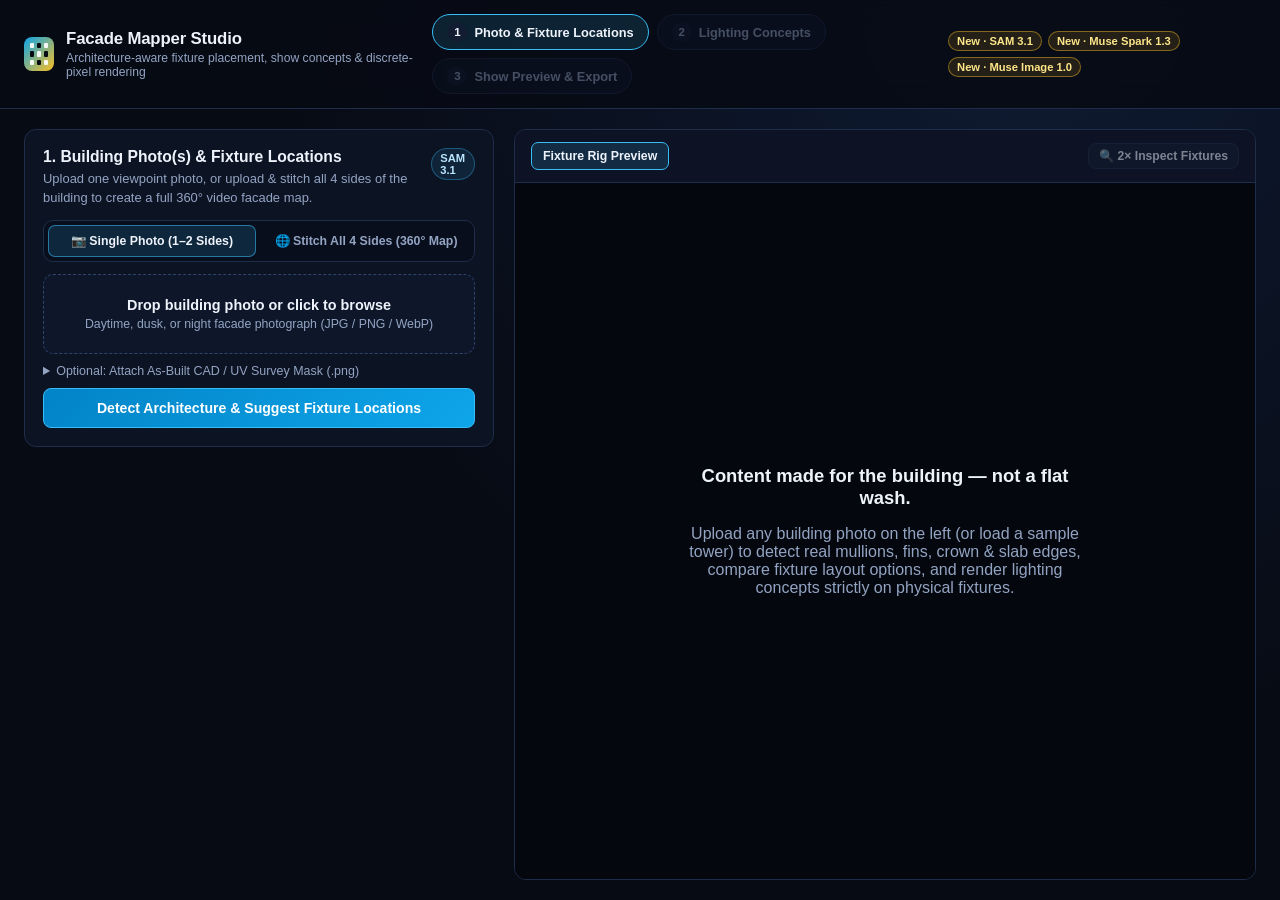
==== app/static/index.html @ b4bdf88b "feat: Facade Mapper Studio UI, session API, tests, docs Co-Authored-By: Claude Sonnet 5.5 <noreply@a" ====
<!DOCTYPE html>
<html lang="en">
<head>
  <meta charset="utf-8">
  <meta name="viewport" content="width=device-width, initial-scale=1.0">
  <title>Facade Mapper Studio — Architecture-Aware Fixture &amp; Show Design</title>
  <style>
    :root {
      --bg: #070b14;
      --panel: #0d1424;
      --panel-2: #121c32;
      --border: #1e2d4a;
      --border-hi: #38bdf8;
      --text: #eef3fb;
      --muted: #93a4c3;
      --accent: #38bdf8;
      --accent-2: #fbbf24;
      --ok: #34d399;
      --warn: #f59e0b;
      --danger: #f87171;
      --radius: 12px;
      --font: -apple-system, BlinkMacSystemFont, "Inter", "Segoe UI", Roboto, sans-serif;
    }
    * { box-sizing: border-box; }
    body {
      margin: 0;
      background: radial-gradient(circle at 80% 0%, #0f1b33 0%, var(--bg) 55%);
      color: var(--text);
      font-family: var(--font);
      min-height: 100vh;
      display: flex;
      flex-direction: column;
    }
    header.topbar {
      display: flex;
      align-items: center;
      justify-content: space-between;
      gap: 16px;
      padding: 14px 24px;
      border-bottom: 1px solid var(--border);
      background: rgba(7, 11, 20, 0.88);
      backdrop-filter: blur(12px);
      position: sticky;
      top: 0;
      z-index: 30;
    }
    .brand {
      display: flex;
      align-items: center;
      gap: 12px;
    }
    .brand-mark {
      width: 34px;
      height: 34px;
      border-radius: 8px;
      background: linear-gradient(135deg, #0ea5e9 0%, #fbbf24 100%);
      display: grid;
      grid-template-columns: repeat(3, 1fr);
      gap: 3px;
      padding: 6px;
    }
    .brand-mark span {
      background: #070b14;
      border-radius: 1px;
    }
    .brand-mark span:nth-child(odd) {
      background: rgba(255, 255, 255, 0.92);
    }
    .brand h1 {
      font-size: 1.05rem;
      font-weight: 700;
      margin: 0;
      letter-spacing: -0.01em;
    }
    .brand p {
      margin: 2px 0 0;
      font-size: 0.76rem;
      color: var(--muted);
    }
    nav.stepper ol {
      list-style: none;
      display: flex;
      gap: 8px;
      margin: 0;
      padding: 0;
      flex-wrap: wrap;
    }
    .step-pill {
      background: var(--panel);
      color: var(--muted);
      border: 1px solid var(--border);
      border-radius: 999px;
      padding: 7px 14px;
      font-size: 0.8rem;
      font-weight: 600;
      cursor: pointer;
      display: flex;
      align-items: center;
      gap: 7px;
      transition: border-color 0.15s, color 0.15s, background 0.15s;
    }
    .step-pill[disabled] {
      opacity: 0.45;
      cursor: not-allowed;
    }
    .step-pill.active {
      color: var(--text);
      border-color: var(--accent);
      background: rgba(56, 189, 248, 0.13);
    }
    .step-pill.done .num {
      background: var(--ok);
      color: #04130d;
    }
    .step-pill .num {
      width: 20px;
      height: 20px;
      border-radius: 50%;
      background: var(--panel-2);
      display: inline-flex;
      align-items: center;
      justify-content: center;
      font-size: 0.72rem;
    }
    .model-badges {
      display: flex;
      gap: 6px;
      flex-wrap: wrap;
    }
    .badge {
      display: inline-flex;
      align-items: center;
      gap: 5px;
      font-size: 0.7rem;
      font-weight: 600;
      padding: 3px 8px;
      border-radius: 999px;
      border: 1px solid rgba(56, 189, 248, 0.35);
      background: rgba(56, 189, 248, 0.1);
      color: #bae6fd;
    }
    .badge.new {
      border-color: rgba(251, 191, 36, 0.45);
      background: rgba(251, 191, 36, 0.12);
      color: #fde68a;
    }
    main.workspace {
      flex: 1;
      display: grid;
      grid-template-columns: minmax(380px, 470px) 1fr;
      gap: 20px;
      padding: 20px 24px;
      max-width: 1680px;
      width: 100%;
      margin: 0 auto;
    }
    @media (max-width: 1024px) {
      main.workspace {
        grid-template-columns: 1fr;
      }
    }
    aside.controls {
      display: flex;
      flex-direction: column;
      gap: 16px;
    }
    .card {
      background: rgba(13, 20, 36, 0.92);
      border: 1px solid var(--border);
      border-radius: var(--radius);
      padding: 18px;
    }
    .card-head {
      display: flex;
      align-items: flex-start;
      justify-content: space-between;
      gap: 10px;
      margin-bottom: 12px;
    }
    .card h2 {
      margin: 0;
      font-size: 0.98rem;
      font-weight: 700;
    }
    .card h3 {
      margin: 14px 0 8px;
      font-size: 0.84rem;
      color: var(--muted);
      text-transform: uppercase;
      letter-spacing: 0.04em;
    }
    .sub {
      margin: 4px 0 0;
      font-size: 0.81rem;
      color: var(--muted);
      line-height: 1.45;
    }
    .dropzone {
      border: 1.5px dashed #2d446e;
      border-radius: 10px;
      padding: 22px 16px;
      text-align: center;
      background: rgba(18, 28, 50, 0.55);
      cursor: pointer;
      transition: border-color 0.15s, background 0.15s;
      display: block;
    }
    .dropzone:hover, .dropzone.dragover {
      border-color: var(--accent);
      background: rgba(56, 189, 248, 0.08);
    }
    .dropzone input {
      display: none;
    }
    .drop-title {
      font-weight: 600;
      font-size: 0.9rem;
      margin-bottom: 4px;
    }
    .drop-hint {
      font-size: 0.77rem;
      color: var(--muted);
    }
    .preset-row {
      display: flex;
      flex-wrap: wrap;
      gap: 8px;
      margin-top: 12px;
    }
    .btn {
      appearance: none;
      border: 1px solid var(--border);
      background: var(--panel-2);
      color: var(--text);
      font-family: inherit;
      font-size: 0.83rem;
      font-weight: 600;
      padding: 9px 14px;
      border-radius: 8px;
      cursor: pointer;
      display: inline-flex;
      align-items: center;
      justify-content: center;
      gap: 8px;
      transition: transform 0.08s, border-color 0.15s, background 0.15s;
      text-decoration: none;
    }
    .btn:hover:not([disabled]) {
      border-color: #4b679b;
      background: #182642;
    }
    .btn[disabled] {
      opacity: 0.5;
      cursor: not-allowed;
    }
    .btn-primary {
      width: 100%;
      background: linear-gradient(135deg, #0284c7 0%, #0ea5e9 100%);
      border-color: #38bdf8;
      color: #fff;
      padding: 11px 16px;
      font-size: 0.88rem;
      margin-top: 12px;
    }
    .btn-primary:hover:not([disabled]) {
      background: linear-gradient(135deg, #0369a1 0%, #0284c7 100%);
      border-color: #7dd3fc;
    }
    .btn-amber {
      background: rgba(245, 158, 11, 0.18);
      border-color: #f59e0b;
      color: #fde68a;
    }
    .option-list {
      display: flex;
      flex-direction: column;
      gap: 10px;
    }
    .opt-card {
      text-align: left;
      width: 100%;
      background: var(--panel-2);
      border: 1.5px solid var(--border);
      border-radius: 10px;
      padding: 11px;
      color: var(--text);
      cursor: pointer;
      display: grid;
      grid-template-columns: 68px 1fr;
      gap: 12px;
      align-items: center;
      transition: border-color 0.15s, background 0.15s;
    }
    .opt-card:hover {
      border-color: #3b598f;
    }
    .opt-card.selected {
      border-color: var(--accent);
      background: rgba(56, 189, 248, 0.1);
      box-shadow: 0 0 0 1px rgba(56, 189, 248, 0.25);
    }
    .opt-thumb {
      width: 68px;
      height: 86px;
      object-fit: cover;
      border-radius: 6px;
      border: 1px solid var(--border);
      background: #050811;
    }
    .opt-title-row {
      display: flex;
      align-items: center;
      gap: 6px;
      flex-wrap: wrap;
      margin-bottom: 3px;
    }
    .opt-title {
      font-weight: 700;
      font-size: 0.86rem;
    }
    .opt-sub {
      font-size: 0.76rem;
      color: var(--muted);
      line-height: 1.35;
      margin-bottom: 6px;
    }
    .opt-meta {
      display: flex;
      flex-wrap: wrap;
      gap: 8px;
      font-size: 0.72rem;
      color: #bae6fd;
    }
    .swatches {
      display: inline-flex;
      gap: 4px;
      align-items: center;
    }
    .swatch {
      width: 13px;
      height: 13px;
      border-radius: 50%;
      border: 1px solid rgba(255, 255, 255, 0.35);
    }
    .zone-chips {
      display: flex;
      flex-wrap: wrap;
      gap: 6px;
    }
    .zone-chip {
      display: inline-flex;
      align-items: center;
      gap: 5px;
      font-size: 0.74rem;
      padding: 4px 9px;
      border-radius: 999px;
      background: var(--panel-2);
      border: 1px solid var(--border);
      cursor: pointer;
      user-select: none;
    }
    .zone-chip input {
      accent-color: var(--accent);
      margin: 0;
    }
    textarea, select, input[type="number"] {
      width: 100%;
      background: #080e1c;
      color: var(--text);
      border: 1px solid var(--border);
      border-radius: 8px;
      padding: 9px 11px;
      font-family: inherit;
      font-size: 0.83rem;
    }
    textarea {
      min-height: 74px;
      resize: vertical;
    }
    .form-row {
      display: grid;
      grid-template-columns: 1fr 1fr;
      gap: 10px;
      margin-top: 10px;
    }
    label.field-label {
      display: block;
      font-size: 0.76rem;
      color: var(--muted);
      margin-bottom: 4px;
    }
    section.stage {
      background: rgba(10, 16, 30, 0.9);
      border: 1px solid var(--border);
      border-radius: var(--radius);
      display: flex;
      flex-direction: column;
      overflow: hidden;
      min-height: 680px;
    }
    .stage-bar {
      display: flex;
      align-items: center;
      justify-content: space-between;
      gap: 12px;
      padding: 12px 16px;
      border-bottom: 1px solid var(--border);
      background: rgba(13, 20, 36, 0.95);
      flex-wrap: wrap;
    }
    .view-tabs {
      display: flex;
      gap: 6px;
      flex-wrap: wrap;
    }
    .tab-btn {
      background: transparent;
      border: 1px solid var(--border);
      color: var(--muted);
      padding: 6px 11px;
      border-radius: 7px;
      font-size: 0.77rem;
      font-weight: 600;
      cursor: pointer;
    }
    .tab-btn.active {
      background: rgba(56, 189, 248, 0.15);
      border-color: var(--accent);
      color: var(--text);
    }
    .stage-canvas {
      flex: 1;
      display: flex;
      align-items: center;
      justify-content: center;
      padding: 18px;
      position: relative;
      background: #04070e;
      overflow: auto;
    }
    .stage-canvas figure {
      margin: 0;
      display: flex;
      flex-direction: column;
      align-items: center;
      max-width: 100%;
    }
    .media-frame {
      max-width: 100%;
      max-height: 72vh;
      border-radius: 8px;
      border: 1px solid #1b2945;
      box-shadow: 0 20px 50px rgba(0, 0, 0, 0.65);
      transition: transform 0.2s ease;
      transform-origin: center center;
    }
    .media-frame.zoomed {
      max-height: none;
      max-width: none;
      width: 1150px;
      cursor: zoom-out;
    }
    figcaption.stage-cap {
      margin-top: 10px;
      font-size: 0.79rem;
      color: var(--muted);
      text-align: center;
    }
    .empty-stage {
      text-align: center;
      max-width: 440px;
      color: var(--muted);
      padding: 40px 20px;
    }
    .empty-stage h2 {
      color: var(--text);
      font-size: 1.15rem;
      margin-bottom: 8px;
    }
    .timeline-box {
      border-top: 1px solid var(--border);
      padding: 14px 18px;
      background: rgba(13, 20, 36, 0.95);
    }
    .step-row {
      display: grid;
      grid-template-columns: 74px 96px 1fr;
      gap: 10px;
      align-items: center;
      font-size: 0.78rem;
      padding: 6px 0;
      border-bottom: 1px solid rgba(30, 45, 74, 0.55);
    }
    .step-row:last-child { border-bottom: none; }
    .audit-box {
      border-radius: 9px;
      padding: 12px 14px;
      margin-top: 10px;
      font-size: 0.8rem;
      line-height: 1.45;
    }
    .audit-box.pass {
      background: rgba(52, 211, 153, 0.1);
      border: 1px solid rgba(52, 211, 153, 0.4);
      color: #d1fae5;
    }
    .audit-box.fail {
      background: rgba(245, 158, 11, 0.12);
      border: 1px solid rgba(245, 158, 11, 0.45);
      color: #fef3c7;
    }
    .status-toast {
      display: none;
      align-items: center;
      gap: 10px;
      padding: 10px 14px;
      border-radius: 8px;
      background: rgba(14, 165, 233, 0.14);
      border: 1px solid rgba(56, 189, 248, 0.4);
      font-size: 0.81rem;
      color: #e0f2fe;
    }
    .status-toast.visible { display: flex; }
    .spinner {
      width: 15px;
      height: 15px;
      border: 2px solid rgba(255, 255, 255, 0.25);
      border-top-color: var(--accent);
      border-radius: 50%;
      animation: spin 0.75s linear infinite;
      flex-shrink: 0;
    }
    @keyframes spin { to { transform: rotate(360deg); } }
    .hidden { display: none !important; }
    details.adv {
      margin-top: 10px;
      font-size: 0.78rem;
      color: var(--muted);
    }
    details.adv summary {
      cursor: pointer;
      user-select: none;
    }
    .export-row {
      display: flex;
      flex-wrap: wrap;
      gap: 8px;
      margin-top: 12px;
    }
    .mode-switch {
      display: grid;
      grid-template-columns: 1fr 1fr;
      gap: 6px;
      padding: 4px;
      border-radius: 10px;
      background: #080e1c;
      border: 1px solid var(--border);
      margin-bottom: 12px;
    }
    .mode-btn {
      appearance: none;
      border: 1px solid transparent;
      background: transparent;
      color: var(--muted);
      font-family: inherit;
      font-size: 0.77rem;
      font-weight: 600;
      padding: 8px 10px;
      border-radius: 7px;
      cursor: pointer;
      transition: background 0.15s, color 0.15s, border-color 0.15s;
    }
    .mode-btn.active {
      background: rgba(56, 189, 248, 0.15);
      border-color: rgba(56, 189, 248, 0.55);
      color: var(--text);
    }
    .side-grid {
      display: grid;
      grid-template-columns: 1fr 1fr;
      gap: 8px;
      margin-top: 10px;
      margin-bottom: 12px;
    }
    .side-slot {
      position: relative;
      border: 1.5px dashed #2d446e;
      border-radius: 9px;
      background: rgba(18, 28, 50, 0.52);
      padding: 8px;
      display: flex;
      flex-direction: column;
      gap: 6px;
      transition: border-color 0.15s, background 0.15s;
    }
    .side-slot.filled {
      border-style: solid;
      border-color: rgba(52, 211, 153, 0.55);
      background: rgba(14, 29, 38, 0.65);
    }
    .side-slot.dragover {
      border-color: var(--accent);
      background: rgba(56, 189, 248, 0.12);
    }
    .side-head {
      display: flex;
      justify-content: space-between;
      align-items: center;
      font-size: 0.71rem;
      font-weight: 700;
      color: #bae6fd;
      letter-spacing: 0.02em;
    }
    .side-pick {
      cursor: pointer;
      display: flex;
      flex-direction: column;
      align-items: center;
      justify-content: center;
      min-height: 86px;
      border-radius: 6px;
      background: rgba(7, 11, 20, 0.55);
      overflow: hidden;
      text-align: center;
      padding: 6px;
    }
    .side-pick input { display: none; }
    .side-thumb {
      width: 100%;
      height: 82px;
      object-fit: cover;
      border-radius: 5px;
      display: block;
    }
    .side-name {
      font-size: 0.7rem;
      color: var(--muted);
      white-space: nowrap;
      overflow: hidden;
      text-overflow: ellipsis;
      max-width: 100%;
    }
    .side-swap-bar {
      display: flex;
      justify-content: space-between;
      align-items: center;
      gap: 4px;
    }
    .mini-btn {
      appearance: none;
      border: 1px solid var(--border);
      background: var(--panel);
      color: var(--muted);
      font-size: 0.68rem;
      padding: 2px 6px;
      border-radius: 5px;
      cursor: pointer;
    }
    .mini-btn:hover { color: var(--text); border-color: #4b679b; }
  </style>
</head>
<body>
  <header class="topbar">
    <div class="brand">
      <div class="brand-mark" aria-hidden="true">
        <span></span><span></span><span></span>
        <span></span><span></span><span></span>
        <span></span><span></span><span></span>
      </div>
      <div>
        <h1>Facade Mapper Studio</h1>
        <p>Architecture-aware fixture placement, show concepts &amp; discrete-pixel rendering</p>
      </div>
    </div>

    <nav class="stepper" aria-label="Workflow steps">
      <ol>
        <li>
          <button type="button" class="step-pill active" id="nav-step-1" data-step="1">
            <span class="num">1</span> Photo &amp; Fixture Locations
          </button>
        </li>
        <li>
          <button type="button" class="step-pill" id="nav-step-2" data-step="2" disabled>
            <span class="num">2</span> Lighting Concepts
          </button>
        </li>
        <li>
          <button type="button" class="step-pill" id="nav-step-3" data-step="3" disabled>
            <span class="num">3</span> Show Preview &amp; Export
          </button>
        </li>
      </ol>
    </nav>

    <div class="model-badges" aria-label="Active Meta AI models">
      <span class="badge new">New · SAM 3.1</span>
      <span class="badge new">New · Muse Spark 1.3</span>
      <span class="badge new">New · Muse Image 1.0</span>
    </div>
  </header>

  <main class="workspace">
    <aside class="controls">
      <div id="status-banner" class="status-toast" role="status" aria-live="polite">
        <span class="spinner" aria-hidden="true"></span>
        <span id="status-text">Working…</span>
      </div>

      <!-- STEP 1 PANEL -->
      <section class="card" id="panel-step-1" aria-labelledby="h-step-1">
        <div class="card-head">
          <div>
            <h2 id="h-step-1">1. Building Photo(s) &amp; Fixture Locations</h2>
            <p class="sub" id="step1-sub">Upload one viewpoint photo, or upload &amp; stitch all 4 sides of the building to create a full 360° video facade map.</p>
          </div>
          <span class="badge">SAM 3.1</span>
        </div>

        <div class="mode-switch" role="group" aria-label="Capture mode">
          <button type="button" class="mode-btn active" id="mode-single-btn">📷 Single Photo (1–2 Sides)</button>
          <button type="button" class="mode-btn" id="mode-stitch-btn">🌐 Stitch All 4 Sides (360° Map)</button>
        </div>

        <!-- SINGLE PHOTO UPLOADER -->
        <div id="single-upload-pane">
          <label class="dropzone" id="photo-drop">
            <input type="file" id="photo-input" accept="image/*">
            <div class="drop-title" id="drop-title">Drop building photo or click to browse</div>
            <div class="drop-hint">Daytime, dusk, or night facade photograph (JPG / PNG / WebP)</div>
          </label>

          <details class="adv">
            <summary>Optional: Attach As-Built CAD / UV Survey Mask (.png)</summary>
            <div style="margin-top:8px;">
              <input type="file" id="survey-input" accept="image/png,image/*">
            </div>
          </details>

          <div id="preset-container" class="preset-row hidden"></div>
        </div>

        <!-- 4-SIDE STITCH UPLOADER -->
        <div id="stitch-upload-pane" class="hidden">
          <label class="dropzone" id="batch-4-drop" style="padding:14px 12px;">
            <input type="file" id="batch-4-input" accept="image/*" multiple>
            <div class="drop-title" style="font-size:0.83rem;">📁 Select or Drop All 4 Building Sides at Once</div>
            <div class="drop-hint">Or click each elevation slot below in wrap order (North → East → South → West)</div>
          </label>

          <div class="side-grid" id="side-grid">
            <div class="side-slot" data-side="0">
              <div class="side-head"><span>SIDE 1 · NORTH</span><span>0°–90°</span></div>
              <label class="side-pick">
                <input type="file" accept="image/*" data-side-input="0">
                <img class="side-thumb hidden" id="side-thumb-0" alt="Side 1 North preview">
                <span class="side-name" id="side-name-0">+ Upload Side 1</span>
              </label>
              <div class="side-swap-bar">
                <span style="font-size:0.67rem;color:var(--muted);">Front</span>
                <button type="button" class="mini-btn" data-swap="0,1" title="Swap Side 1 and Side 2">Swap ▶</button>
              </div>
            </div>

            <div class="side-slot" data-side="1">
              <div class="side-head"><span>SIDE 2 · EAST</span><span>90°–180°</span></div>
              <label class="side-pick">
                <input type="file" accept="image/*" data-side-input="1">
                <img class="side-thumb hidden" id="side-thumb-1" alt="Side 2 East preview">
                <span class="side-name" id="side-name-1">+ Upload Side 2</span>
              </label>
              <div class="side-swap-bar">
                <button type="button" class="mini-btn" data-swap="0,1" title="Swap Side 1 and Side 2">◀</button>
                <span style="font-size:0.67rem;color:var(--muted);">Right</span>
                <button type="button" class="mini-btn" data-swap="1,2" title="Swap Side 2 and Side 3">▶</button>
              </div>
            </div>

            <div class="side-slot" data-side="2">
              <div class="side-head"><span>SIDE 3 · SOUTH</span><span>180°–270°</span></div>
              <label class="side-pick">
                <input type="file" accept="image/*" data-side-input="2">
                <img class="side-thumb hidden" id="side-thumb-2" alt="Side 3 South preview">
                <span class="side-name" id="side-name-2">+ Upload Side 3</span>
              </label>
              <div class="side-swap-bar">
                <button type="button" class="mini-btn" data-swap="1,2" title="Swap Side 2 and Side 3">◀</button>
                <span style="font-size:0.67rem;color:var(--muted);">Rear</span>
                <button type="button" class="mini-btn" data-swap="2,3" title="Swap Side 3 and Side 4">▶</button>
              </div>
            </div>

            <div class="side-slot" data-side="3">
              <div class="side-head"><span>SIDE 4 · WEST</span><span>270°–360°</span></div>
              <label class="side-pick">
                <input type="file" accept="image/*" data-side-input="3">
                <img class="side-thumb hidden" id="side-thumb-3" alt="Side 4 West preview">
                <span class="side-name" id="side-name-3">+ Upload Side 4</span>
              </label>
              <div class="side-swap-bar">
                <button type="button" class="mini-btn" data-swap="2,3" title="Swap Side 3 and Side 4">◀ Swap</button>
                <span style="font-size:0.67rem;color:var(--muted);">Left</span>
              </div>
            </div>
          </div>

          <div id="stitch-preset-container" class="preset-row hidden" style="margin-bottom:10px;"></div>
        </div>

        <button type="button" class="btn btn-primary" id="btn-analyze" style="margin-top:10px;">
          Detect Architecture &amp; Suggest Fixture Locations
        </button>

        <div id="rig-results" class="hidden">
          <h3>Suggested Fixture Rig Options</h3>
          <div id="rig-list" class="option-list"></div>

          <h3>Active Architectural Zones (SAM 3.1)</h3>
          <div id="zone-chips" class="zone-chips"></div>

          <button type="button" class="btn btn-primary" id="btn-to-concepts">
            Suggest Lighting Concepts for Selected Rig →
          </button>
        </div>
      </section>

      <!-- STEP 2 PANEL -->
      <section class="card hidden" id="panel-step-2" aria-labelledby="h-step-2">
        <div class="card-head">
          <div>
            <h2 id="h-step-2">2. Suggested Facade Concepts</h2>
            <p class="sub">Muse Spark proposes 3 creative directions tailored to this building's real zones and your chosen fixture rig.</p>
          </div>
          <span class="badge">Muse Spark</span>
        </div>

        <div id="concept-list" class="option-list"></div>

        <h3>Show Brief &amp; Timing</h3>
        <label class="field-label" for="brief-input">Customize selected concept or write your own brief</label>
        <textarea id="brief-input" placeholder="e.g. UAE National Day: flag colours climb the mullions from base to crown, then golden shimmer across the crown"></textarea>

        <div class="form-row">
          <div>
            <label class="field-label" for="duration-select">Show Duration</label>
            <select id="duration-select">
              <option value="10">10 seconds (Quick preview)</option>
              <option value="14" selected>14 seconds (Standard demo)</option>
              <option value="20">20 seconds (Full sequence)</option>
            </select>
          </div>
          <div>
            <label class="field-label" for="texture-select">F3 Light-Art Plate</label>
            <select id="texture-select">
              <option value="true" selected>Muse Image 1.0 + 360° Shader</option>
              <option value="false">Fast Procedural Silk Shader</option>
            </select>
          </div>
        </div>

        <div style="margin-top:10px;">
          <label class="field-label" for="wrap-select">Camera View of 360° All-Sides Building Show</label>
          <select id="wrap-select">
            <option value="auto" selected>Auto-Detect Visible Side(s) from Silhouette</option>
            <option value="0.25">1 Side · Single Elevation (90° slice of 360° canvas)</option>
            <option value="0.45">2 Sides · Curved / Corner View (162° slice of 360° canvas)</option>
            <option value="0.67">Wide Wrap · Panoramic View (240° slice of 360° canvas)</option>
            <option value="1.0">All 4 Stitched Sides · Full 360° Video Facade Map (360°)</option>
          </select>
        </div>

        <button type="button" class="btn btn-primary" id="btn-generate">
          Generate Fixture-Accurate Show Video →
        </button>
      </section>

      <!-- STEP 3 PANEL -->
      <section class="card hidden" id="panel-step-3" aria-labelledby="h-step-3">
        <div class="card-head">
          <div>
            <h2 id="h-step-3">3. Readability QA &amp; Media-Server Export</h2>
            <p class="sub">Light is emitted strictly from <strong id="summary-fx-count">0</strong> physical fixture nodes — zero surface wash over glass bays.</p>
          </div>
          <span class="badge new">F4 + F5</span>
        </div>

        <div id="audit-container"></div>

        <h3>Media-Server Deliverables</h3>
        <p class="sub">Media servers map raw unmasked video onto physical addresses; download both the on-building client preview and unmasked canvas.</p>
        <div class="export-row" id="export-links"></div>

        <button type="button" class="btn" style="margin-top:14px;width:100%;" id="btn-back-concepts">
          ← Try Another Concept or Fixture Rig
        </button>
      </section>
    </aside>

    <!-- MAIN STAGE VIEWPORT -->
    <section class="stage" aria-label="Facade preview stage">
      <div class="stage-bar">
        <div class="view-tabs" id="stage-tabs">
          <button type="button" class="tab-btn active" data-view="rig">Fixture Rig Preview</button>
        </div>
        <div style="display:flex;gap:8px;align-items:center;">
          <button type="button" class="btn" id="btn-zoom" style="padding:5px 10px;font-size:0.76rem;" disabled>
            🔍 2× Inspect Fixtures
          </button>
        </div>
      </div>

      <div class="stage-canvas" id="stage-canvas">
        <div class="empty-stage" id="empty-state">
          <h2>Content made for the building — not a flat wash.</h2>
          <p>Upload any building photo on the left (or load a sample tower) to detect real mullions, fins, crown &amp; slab edges, compare fixture layout options, and render lighting concepts strictly on physical fixtures.</p>
        </div>

        <figure id="media-figure" class="hidden">
          <img id="stage-img" class="media-frame" alt="Facade fixture preview">
          <video id="stage-video" class="media-frame hidden" controls autoplay loop muted playsinline></video>
          <figcaption class="stage-cap" id="stage-caption"></figcaption>
        </figure>
      </div>

      <div id="timeline-panel" class="timeline-box hidden">
        <div style="display:flex;justify-content:space-between;align-items:center;margin-bottom:8px;">
          <strong id="plan-title" style="font-size:0.86rem;">Show Timeline</strong>
          <span class="badge" id="tex-badge">Muse Spark Plan</span>
        </div>
        <div id="timeline-rows"></div>
      </div>
    </section>
  </main>

  <script>
    const state = {
      uploadMode: 'single', // 'single' | 'stitch'
      sideFiles: [null, null, null, null],
      sideUrls: [null, null, null, null],
      sessionId: null,
      analysis: null,
      selectedRigId: null,
      activeElementIds: [],
      concepts: [],
      selectedConcept: null,
      generation: null,
      zoomed: false,
      currentView: 'rig',
    };

    const $ = (id) => document.getElementById(id);

    function setBusy(busy, msg = 'Processing…') {
      const banner = $('status-banner');
      $('status-text').textContent = msg;
      banner.classList.toggle('visible', busy);
      ['btn-analyze', 'btn-to-concepts', 'btn-generate'].forEach((id) => {
        const el = $(id);
        if (el) el.disabled = busy;
      });
    }

    function showStep(stepNum) {
      [1, 2, 3].forEach((n) => {
        $(`panel-step-${n}`).classList.toggle('hidden', n !== stepNum);
        $(`nav-step-${n}`).classList.toggle('active', n === stepNum);
      });
    }

    [1, 2, 3].forEach((n) => {
      $(`nav-step-${n}`).addEventListener('click', () => {
        if (!$(`nav-step-${n}`).disabled) showStep(n);
      });
    });

    $('btn-zoom').addEventListener('click', () => {
      state.zoomed = !state.zoomed;
      $('stage-img').classList.toggle('zoomed', state.zoomed);
      $('btn-zoom').textContent = state.zoomed ? '🔎 Fit to Window' : '🔍 2× Inspect Fixtures';
    });
    $('stage-img').addEventListener('click', () => {
      if (state.zoomed) $('btn-zoom').click();
    });

    function showImage(url, caption) {
      $('empty-state').classList.add('hidden');
      $('media-figure').classList.remove('hidden');
      const vid = $('stage-video');
      vid.pause();
      vid.classList.add('hidden');
      const img = $('stage-img');
      img.src = url;
      img.classList.remove('hidden');
      $('stage-caption').textContent = caption || '';
      $('btn-zoom').disabled = false;
    }

    function showVideo(url, caption) {
      $('empty-state').classList.add('hidden');
      $('media-figure').classList.remove('hidden');
      $('stage-img').classList.add('hidden');
      const vid = $('stage-video');
      vid.src = url;
      vid.classList.remove('hidden');
      vid.play().catch(() => {});
      $('stage-caption').textContent = caption || '';
      $('btn-zoom').disabled = true;
    }

    function setStageTabs(tabs, activeKey, onSelect) {
      const box = $('stage-tabs');
      box.innerHTML = '';
      tabs.forEach((t) => {
        const b = document.createElement('button');
        b.type = 'button';
        b.className = 'tab-btn' + (t.key === activeKey ? ' active' : '');
        b.textContent = t.label;
        b.addEventListener('click', () => {
          [...box.children].forEach((c) => c.classList.remove('active'));
          b.classList.add('active');
          onSelect(t.key);
        });
        box.appendChild(b);
      });
    }

    // Mode switcher: Single Photo vs Stitch All 4 Sides
    function setUploadMode(mode) {
      state.uploadMode = mode;
      $('mode-single-btn').classList.toggle('active', mode === 'single');
      $('mode-stitch-btn').classList.toggle('active', mode === 'stitch');
      $('single-upload-pane').classList.toggle('hidden', mode !== 'single');
      $('stitch-upload-pane').classList.toggle('hidden', mode !== 'stitch');
      $('btn-analyze').textContent = mode === 'stitch'
        ? 'Stitch All 4 Sides & Suggest Full 360° Fixture Locations'
        : 'Detect Architecture & Suggest Fixture Locations';
    }
    $('mode-single-btn').addEventListener('click', () => setUploadMode('single'));
    $('mode-stitch-btn').addEventListener('click', () => setUploadMode('stitch'));

    function refreshSideSlotsUI() {
      for (let i = 0; i < 4; i++) {
        const file = state.sideFiles[i];
        const slot = document.querySelector(`.side-slot[data-side="${i}"]`);
        const thumb = $(`side-thumb-${i}`);
        const nameEl = $(`side-name-${i}`);
        if (file) {
          slot.classList.add('filled');
          thumb.src = state.sideUrls[i];
          thumb.classList.remove('hidden');
          nameEl.textContent = file.name;
        } else {
          slot.classList.remove('filled');
          thumb.removeAttribute('src');
          thumb.classList.add('hidden');
          nameEl.textContent = `+ Upload Side ${i + 1}`;
        }
      }
    }

    function assignSideFile(idx, file) {
      if (!file || idx < 0 || idx > 3) return;
      if (state.sideUrls[idx]) URL.revokeObjectURL(state.sideUrls[idx]);
      state.sideFiles[idx] = file;
      state.sideUrls[idx] = URL.createObjectURL(file);
      refreshSideSlotsUI();
    }

    // Batch 4-file uploader & drag-drop
    const batch4Input = $('batch-4-input');
    const batch4Drop = $('batch-4-drop');
    function assignBatchFiles(fileList) {
      const imgs = [...fileList].filter((f) => f.type.startsWith('image/') || /\.(jpe?g|png|webp)$/i.test(f.name));
      imgs.slice(0, 4).forEach((f, idx) => assignSideFile(idx, f));
    }
    batch4Input.addEventListener('change', () => assignBatchFiles(batch4Input.files));
    ['dragenter', 'dragover'].forEach((ev) => batch4Drop.addEventListener(ev, (e) => {
      e.preventDefault();
      batch4Drop.classList.add('dragover');
    }));
    ['dragleave', 'drop'].forEach((ev) => batch4Drop.addEventListener(ev, (e) => {
      e.preventDefault();
      batch4Drop.classList.remove('dragover');
      if (ev === 'drop' && e.dataTransfer.files.length) assignBatchFiles(e.dataTransfer.files);
    }));

    // Individual side slots + swap buttons
    document.querySelectorAll('[data-side-input]').forEach((inp) => {
      const idx = Number(inp.dataset.sideInput);
      inp.addEventListener('change', () => {
        if (inp.files[0]) assignSideFile(idx, inp.files[0]);
      });
      const slot = inp.closest('.side-slot');
      ['dragenter', 'dragover'].forEach((ev) => slot.addEventListener(ev, (e) => {
        e.preventDefault();
        slot.classList.add('dragover');
      }));
      ['dragleave', 'drop'].forEach((ev) => slot.addEventListener(ev, (e) => {
        e.preventDefault();
        slot.classList.remove('dragover');
        if (ev === 'drop' && e.dataTransfer.files.length) {
          if (e.dataTransfer.files.length >= 2) {
            [...e.dataTransfer.files].slice(0, 4 - idx).forEach((f, k) => assignSideFile(idx + k, f));
          } else {
            assignSideFile(idx, e.dataTransfer.files[0]);
          }
        }
      }));
    });
    document.querySelectorAll('[data-swap]').forEach((btn) => {
      btn.addEventListener('click', () => {
        const [a, b] = btn.dataset.swap.split(',').map(Number);
        [state.sideFiles[a], state.sideFiles[b]] = [state.sideFiles[b], state.sideFiles[a]];
        [state.sideUrls[a], state.sideUrls[b]] = [state.sideUrls[b], state.sideUrls[a]];
        refreshSideSlotsUI();
      });
    });

    // Load local presets if available
    fetch('/api/presets').then((r) => r.json()).then((data) => {
      if (data.presets && data.presets.length) {
        const box = $('preset-container');
        box.classList.remove('hidden');
        data.presets.forEach((p) => {
          const b = document.createElement('button');
          b.type = 'button';
          b.className = 'btn';
          b.style.fontSize = '0.76rem';
          b.textContent = '⚡ ' + p.label;
          b.addEventListener('click', () => runAnalyze(p.id));
          box.appendChild(b);
        });
      }
      if (data.has_stitch_demo) {
        const sbox = $('stitch-preset-container');
        sbox.classList.remove('hidden');
        const sb = document.createElement('button');
        sb.type = 'button';
        sb.className = 'btn';
        sb.style.fontSize = '0.76rem';
        sb.style.width = '100%';
        sb.textContent = '⚡ Demo: Stitch 4 Sample Elevations (North · East · South · West)';
        sb.addEventListener('click', () => runStitchAnalyze('wasl_4sides_demo'));
        sbox.appendChild(sb);
      }
    }).catch(() => {});

    // Drag & drop single photo input
    const photoInput = $('photo-input');
    const photoDrop = $('photo-drop');
    photoInput.addEventListener('change', () => {
      if (photoInput.files[0]) {
        $('drop-title').textContent = 'Selected: ' + photoInput.files[0].name;
      }
    });
    ['dragenter', 'dragover'].forEach((ev) => photoDrop.addEventListener(ev, (e) => {
      e.preventDefault();
      photoDrop.classList.add('dragover');
    }));
    ['dragleave', 'drop'].forEach((ev) => photoDrop.addEventListener(ev, (e) => {
      e.preventDefault();
      photoDrop.classList.remove('dragover');
      if (ev === 'drop' && e.dataTransfer.files.length) {
        if (e.dataTransfer.files.length >= 4) {
          setUploadMode('stitch');
          assignBatchFiles(e.dataTransfer.files);
          return;
        }
        photoInput.files = e.dataTransfer.files;
        $('drop-title').textContent = 'Selected: ' + e.dataTransfer.files[0].name;
      }
    }));

    $('btn-analyze').addEventListener('click', () => {
      if (state.uploadMode === 'stitch') runStitchAnalyze(null);
      else runAnalyze(null);
    });

    async function runStitchAnalyze(presetId) {
      const fd = new FormData();
      if (presetId) {
        fd.append('preset', presetId);
      } else {
        const missing = state.sideFiles.map((f, i) => (f ? null : `Side ${i + 1}`)).filter(Boolean);
        if (missing.length) {
          alert(`Please upload all 4 building elevations to stitch the whole facade map (missing: ${missing.join(', ')}).`);
          return;
        }
        state.sideFiles.forEach((f, idx) => fd.append(`side_${idx + 1}`, f));
      }

      setBusy(true, 'SAM 3.1 + Muse Spark segmenting all 4 elevations, aligning crown-to-base scale & stitching 360° facade rig… (~18–26s)');
      try {
        const res = await fetch('/api/analyze-stitch', { method: 'POST', body: fd });
        if (!res.ok) throw new Error((await res.json()).detail || '4-side stitching failed');
        const data = await res.json();
        state.sessionId = data.session_id;
        state.analysis = data;
        const rec = data.rig_options.find((o) => o.recommended) || data.rig_options[0];
        state.selectedRigId = rec.id;
        state.activeElementIds = data.elements.map((e) => e.id);
        $('wrap-select').value = '1.0';
        renderRigStep();
        $('nav-step-1').classList.add('done');
      } catch (err) {
        alert('Error: ' + err.message);
      } finally {
        setBusy(false);
      }
    }

    async function runAnalyze(presetId) {
      const fd = new FormData();
      if (presetId) {
        fd.append('preset', presetId);
      } else {
        if (!photoInput.files[0]) {
          alert('Please choose a building photo first (or switch to Stitch All 4 Sides).');
          return;
        }
        fd.append('photo', photoInput.files[0]);
        if ($('survey-input').files[0]) {
          fd.append('survey_mask', $('survey-input').files[0]);
        }
      }

      setBusy(true, 'SAM 3.1 + Muse Spark mapping facade architecture & tracking real mullions… (~12–18s)');
      try {
        const res = await fetch('/api/analyze', { method: 'POST', body: fd });
        if (!res.ok) throw new Error((await res.json()).detail || 'Analysis failed');
        const data = await res.json();
        state.sessionId = data.session_id;
        state.analysis = data;
        const rec = data.rig_options.find((o) => o.recommended) || data.rig_options[0];
        state.selectedRigId = rec.id;
        state.activeElementIds = data.elements.map((e) => e.id);
        $('wrap-select').value = 'auto';
        renderRigStep();
        $('nav-step-1').classList.add('done');
      } catch (err) {
        alert('Error: ' + err.message);
      } finally {
        setBusy(false);
      }
    }

    function renderRigStep() {
      const data = state.analysis;
      $('rig-results').classList.remove('hidden');
      $('timeline-panel').classList.add('hidden');

      const rigList = $('rig-list');
      rigList.innerHTML = '';
      data.rig_options.forEach((opt) => {
        const card = document.createElement('button');
        card.type = 'button';
        card.className = 'opt-card' + (opt.id === state.selectedRigId ? ' selected' : '');
        card.innerHTML = `
          <img class="opt-thumb" src="${opt.preview_url}" alt="${opt.name}">
          <div>
            <div class="opt-title-row">
              <span class="opt-title">${opt.name}</span>
              ${opt.recommended ? '<span class="badge new">Recommended</span>' : ''}
            </div>
            <div class="opt-sub">${opt.subtitle}</div>
            <div class="opt-meta">
              <span>💡 ${opt.fixture_count.toLocaleString()} fixtures</span>
              <span>⚡ ~${opt.est_power_kw} kW</span>
              <span>📏 ${opt.pitch_desc}</span>
            </div>
          </div>
        `;
        card.addEventListener('click', () => {
          state.selectedRigId = opt.id;
          renderRigStep();
        });
        rigList.appendChild(card);
      });

      const chips = $('zone-chips');
      chips.innerHTML = '';
      const selRig = data.rig_options.find((o) => o.id === state.selectedRigId) || data.rig_options[0];
      data.elements.forEach((el) => {
        const cnt = (selRig.element_counts && selRig.element_counts[String(el.id)]) || 0;
        const lbl = document.createElement('label');
        lbl.className = 'zone-chip';
        const checked = state.activeElementIds.includes(el.id) ? 'checked' : '';
        lbl.innerHTML = `<input type="checkbox" value="${el.id}" ${checked}> #${el.id} ${el.label} (${cnt})`;
        lbl.querySelector('input').addEventListener('change', (ev) => {
          const id = Number(ev.target.value);
          if (ev.target.checked) {
            if (!state.activeElementIds.includes(id)) state.activeElementIds.push(id);
          } else if (state.activeElementIds.length > 1) {
            state.activeElementIds = state.activeElementIds.filter((x) => x !== id);
          } else {
            ev.target.checked = true;
          }
        });
        chips.appendChild(lbl);
      });

      const isStitch = Boolean(data.is_stitched_360);
      const updateStage = (key) => {
        if (key === 'rig') {
          showImage(selRig.preview_url, `${selRig.name} — ${selRig.fixture_count.toLocaleString()} discrete linear LED bars (${selRig.pitch_desc}). Click "2× Inspect Fixtures" to verify mullion alignment.`);
        } else if (key === 'zones') {
          showImage(data.zones_url, isStitch
            ? `SAM 3.1 + Muse Spark stitched & aligned ${data.elements.length} unified 360° architectural tiers across North · East · South · West.`
            : `SAM 3.1 + Muse Spark mapped ${data.elements.length} architectural zones from one photo.`);
        } else if (key === 'night') {
          showImage(data.night_url, isStitch
            ? 'Harmonized 4-elevation twilight relighting — sky exposure & crown-to-base height matched seamlessly across all 4 stitched sides.'
            : 'Automatic architectural twilight relighting preserves dark curtain-wall glass between mullions.');
        } else {
          showImage(data.original_url, isStitch
            ? `Stitched 4-Sides Architectural Elevation Sheet (${data.photo_size[0]}×${data.photo_size[1]} px, North → East → South → West).`
            : `Uploaded reference photograph (${data.photo_size[0]}×${data.photo_size[1]} px).`);
        }
      };

      setStageTabs([
        { key: 'rig', label: isStitch ? 'Stitched 360° Fixture Rig' : 'Selected Fixture Rig' },
        { key: 'zones', label: isStitch ? '4-Side SAM 3.1 Zones' : 'SAM 3.1 Element Map' },
        { key: 'night', label: isStitch ? 'Stitched Twilight Base' : 'Night Relit Base' },
        { key: 'orig', label: isStitch ? 'Stitched 4-Sides Sheet' : 'Original Photo' },
      ], 'rig', updateStage);
      updateStage('rig');
    }

    $('btn-to-concepts').addEventListener('click', async () => {
      setBusy(true, 'Muse Spark designing 3 tailored lighting concepts & rendering fixture mockups… (~6–10s)');
      try {
        const res = await fetch('/api/concepts', {
          method: 'POST',
          headers: { 'Content-Type': 'application/json' },
          body: JSON.stringify({
            session_id: state.sessionId,
            rig_id: state.selectedRigId,
            active_element_ids: state.activeElementIds,
          }),
        });
        if (!res.ok) throw new Error((await res.json()).detail || 'Failed to suggest concepts');
        const data = await res.json();
        state.concepts = data.concepts;
        state.selectedConcept = data.concepts[0];
        $('nav-step-2').disabled = false;
        $('nav-step-2').classList.add('done');
        renderConceptsStep();
        showStep(2);
      } catch (err) {
        alert('Error: ' + err.message);
      } finally {
        setBusy(false);
      }
    });

    function renderConceptsStep() {
      const box = $('concept-list');
      box.innerHTML = '';
      state.concepts.forEach((c) => {
        const isSel = state.selectedConcept && state.selectedConcept.id === c.id;
        const swatches = (c.palette || []).map((hex) => `<span class="swatch" style="background:${hex}" title="${hex}"></span>`).join('');
        const card = document.createElement('button');
        card.type = 'button';
        card.className = 'opt-card' + (isSel ? ' selected' : '');
        card.innerHTML = `
          <img class="opt-thumb" src="${c.preview_url}" alt="${c.title}">
          <div>
            <div class="opt-title-row">
              <span class="opt-title">${c.title}</span>
              <span class="badge">${c.mood}</span>
            </div>
            <div class="opt-sub">${c.tagline}</div>
            <div class="opt-meta">
              <span class="swatches">${swatches}</span>
            </div>
          </div>
        `;
        card.addEventListener('click', () => {
          state.selectedConcept = c;
          $('brief-input').value = c.brief;
          renderConceptsStep();
        });
        box.appendChild(card);
      });

      if (state.selectedConcept) {
        if (!$('brief-input').value || state.concepts.some((x) => x.brief === $('brief-input').value)) {
          $('brief-input').value = state.selectedConcept.brief;
        }
        const sc = state.selectedConcept;
        setStageTabs([
          { key: 'mockup', label: '✨ Fixture-Map Preview (Museum of Light)' },
          { key: 'camera', label: '📷 On-Building Camera Mockup' },
          { key: 'zones', label: 'SAM 3.1 Element Map' },
          { key: 'orig', label: 'Original Photo' },
        ], 'mockup', (key) => {
          if (key === 'mockup') showImage(sc.preview_url, `${sc.title} — "${sc.tagline}" (pure discrete fixture map with two-pass optical lens bloom on #050512).`);
          else if (key === 'camera') showImage(sc.camera_preview_url || sc.preview_url, `${sc.title} — projected onto the nocturnal building photograph.`);
          else if (key === 'zones') showImage(state.analysis.zones_url, 'SAM 3.1 architectural element map.');
          else showImage(state.analysis.original_url, 'Original uploaded building photo.');
        });
        showImage(sc.preview_url, `${sc.title} — "${sc.tagline}" (pure discrete fixture map with two-pass optical lens bloom on #050512).`);
      }
    }

    $('btn-generate').addEventListener('click', async () => {
      const brief = $('brief-input').value.trim();
      if (!brief) {
        alert('Please select a concept or enter a brief.');
        return;
      }
      const sc = state.selectedConcept;
      setBusy(true, 'Muse Spark planning timeline + Muse Image generating shader + rendering 24fps fixture video… (~15–25s)');
      try {
        const wrapVal = $('wrap-select').value;
        const res = await fetch('/api/generate', {
          method: 'POST',
          headers: { 'Content-Type': 'application/json' },
          body: JSON.stringify({
            session_id: state.sessionId,
            rig_id: state.selectedRigId,
            brief,
            title: sc ? sc.title : null,
            palette: sc ? sc.palette : null,
            visual_prompt: sc ? sc.visual_prompt : brief,
            duration_s: Number($('duration-select').value),
            active_element_ids: state.activeElementIds,
            use_muse_image: $('texture-select').value === 'true',
            wrap_fraction: wrapVal === 'auto' ? null : Number(wrapVal),
          }),
        });
        if (!res.ok) throw new Error((await res.json()).detail || 'Generation failed');
        state.generation = await res.json();
        $('nav-step-3').disabled = false;
        $('nav-step-3').classList.add('done');
        renderShowStep();
        showStep(3);
      } catch (err) {
        alert('Error: ' + err.message);
      } finally {
        setBusy(false);
      }
    });

    function renderShowStep() {
      const g = state.generation;
      $('summary-fx-count').textContent = g.fixture_count.toLocaleString();

      // Stage tabs
      const isStitch = Boolean(g.is_stitched_360);
      const degTxt = isStitch
        ? 'all 4 stitched elevations · 360° full facade map'
        : (g.wrap_degrees ? `${g.wrap_degrees}° visible slice of 360° show` : 'discrete linear fixtures');
      const switchView = (key) => {
        if (key === 'fxvideo' && g.fixture_video_url) showVideo(g.fixture_video_url, `${g.plan.title} — Pure Architectural Fixture-Map Preview (${g.fixture_count.toLocaleString()} discrete linear modules with optical lens bloom on #050512 @ ${g.fps} fps).`);
        else if (key === 'video') showVideo(g.video_url, `${g.plan.title} — ${g.fixture_count.toLocaleString()} discrete fixtures on nocturnal camera view (${degTxt} @ ${g.fps} fps).`);
        else if (key === 'fxstill' && g.fixture_still_url) showImage(g.fixture_still_url, 'Museum-of-Light Fixture-Map Still — click "2× Inspect Fixtures" to inspect discrete vertical linear modules & sculptural negative space.');
        else if (key === 'still') showImage(g.still_url, 'On-Building Camera Hero Frame — click "2× Inspect Fixtures" to inspect individual mullions & dark glass bays.');
        else if (key === 'map360' && g.overview_360_url) showImage(g.overview_360_url, isStitch
          ? 'Stitched 4-Elevation 360° Master Map aligned pixel-for-pixel across North · East · South · West.'
          : 'Full 360° 4-Elevation Building Canvas showing all sides and the highlighted Camera Photo Viewport.');
        else if (key === 'canvas') showVideo(g.deliverable_url, isStitch
          ? 'Unmasked Whole-Facade Media-Server Video registered directly to the Stitched 4-Side Fixture UV Mask (Disguise / Resolume ready).'
          : 'Full 360° All-Sides Unmasked Media-Server Deliverable (all elevations seamlessly wrapped for Disguise / Resolume).');
        else if (key === 'uvmask') showImage(g.uv_mask_url, isStitch
          ? 'Stitched 4-Side Fixture UV Pixel Map (.png) — exact pixel addresses for North · East · South · West.'
          : '2D white-on-black Fixture UV Pixel Map exported for media-server mapping.');
        else if (key === 'shader') showImage(g.texture_url, `F3 Seamless Light-Art Plate (${g.texture_source}) — palette-locked & sampled strictly on discrete fixtures.`);
      };
      const defaultTab = g.fixture_video_url ? 'fxvideo' : 'video';
      setStageTabs([
        ...(g.fixture_video_url ? [{ key: 'fxvideo', label: '▶ Fixture-Map Preview (Museum of Light)' }] : []),
        { key: 'video', label: isStitch ? '▶ Stitched 4-Sides Camera Show' : '▶ On-Building Camera Video' },
        ...(g.fixture_still_url ? [{ key: 'fxstill', label: 'Fixture-Map Keyframe' }] : []),
        { key: 'still', label: 'Camera Keyframe' },
        { key: 'map360', label: isStitch ? '360° 4-Side Master Map' : '360° 4-Side Viewport Map' },
        { key: 'canvas', label: isStitch ? '▶ Whole-Facade Deliverable' : '▶ 360° All-Sides Deliverable' },
        { key: 'uvmask', label: isStitch ? 'Stitched 4-Side UV Mask' : '2D Fixture UV Mask' },
        { key: 'shader', label: `F3 Plate (${g.texture_source})` },
      ], defaultTab, switchView);
      switchView(defaultTab);

      // Timeline
      $('timeline-panel').classList.remove('hidden');
      $('plan-title').textContent = `${g.plan.title} (${g.plan.duration_s}s grounded show plan)`;
      $('tex-badge').textContent = `F3: ${g.texture_source}`;
      const rows = $('timeline-rows');
      rows.innerHTML = '';
      g.plan.steps.forEach((s) => {
        const sw = (s.colors || []).slice(0, 4).map((c) => `<span class="swatch" style="background:${c}"></span>`).join('');
        const div = document.createElement('div');
        div.className = 'step-row';
        div.innerHTML = `
          <span style="color:var(--muted);font-variant-numeric:tabular-nums;">${s.start_s.toFixed(1)}–${s.end_s.toFixed(1)}s</span>
          <span class="badge">${s.motion}${s.text ? ': ' + s.text : ''}</span>
          <span style="display:flex;align-items:center;gap:8px;flex-wrap:wrap;">
            <span class="swatches">${sw}</span>
            <span>${s.description}</span>
            <span style="color:var(--muted);font-size:0.72rem;">[zones: ${s.element_ids.map((i) => '#' + i).join(', ')}]</span>
          </span>
        `;
        rows.appendChild(div);
      });

      // Readability QA (F5)
      const auditBox = $('audit-container');
      const r = g.readability;
      if (r.passed) {
        auditBox.innerHTML = `
          <div class="audit-box pass">
            <strong>✓ F5 Readability Audit Passed (Muse Spark 1.3)</strong>
            <div style="margin-top:4px;">${r.summary}</div>
          </div>
        `;
      } else {
        const flagHtml = (r.flags || []).map((f) => `
          <li style="margin-top:6px;">
            <strong>${f.time_s}s · ${f.element_label}:</strong> ${f.reason}
            <br><span style="color:#fde68a;">Fix: ${f.suggested_fix}</span>
          </li>
        `).join('');
        auditBox.innerHTML = `
          <div class="audit-box fail">
            <strong>⚠ F5 Readability Flag Caught Before Test Night</strong>
            <div style="margin-top:4px;">${r.summary}</div>
            <ul style="margin:6px 0 10px;padding-left:18px;">${flagHtml}</ul>
            <button type="button" class="btn btn-amber" id="btn-apply-fix" style="width:100%;">
              ✨ Apply Architectural Fix &amp; Re-Verify
            </button>
          </div>
        `;
        $('btn-apply-fix').addEventListener('click', runReadabilityFix);
      }

      // Downloads
      $('export-links').innerHTML = `
        ${g.fixture_video_url ? `<a class="btn" href="${g.fixture_video_url}" download="fixture_map_preview.mp4">⬇ Fixture-Map Preview (.mp4)</a>` : ''}
        <a class="btn" href="${g.video_url}" download="${isStitch ? 'stitched_4sides_preview.mp4' : 'facade_camera_preview.mp4'}">⬇ ${isStitch ? 'Stitched 4-Sides Camera (.mp4)' : 'On-Building Camera (.mp4)'}</a>
        <a class="btn" href="${g.deliverable_url}" download="${isStitch ? 'whole_facade_deliverable.mp4' : 'media_server_unmasked.mp4'}">⬇ ${isStitch ? 'Whole-Facade Deliverable (.mp4)' : 'Media-Server Canvas (.mp4)'}</a>
        <a class="btn" href="${g.uv_mask_url}" download="${isStitch ? 'stitched_4sides_uv_mask.png' : 'fixture_uv_mask.png'}">⬇ ${isStitch ? 'Stitched 4-Side UV Mask (.png)' : 'Fixture UV Mask (.png)'}</a>
      `;
    }

    async function runReadabilityFix() {
      setBusy(true, 'Applying F5 readability fix & re-rendering discrete fixtures…');
      try {
        const res = await fetch('/api/fix-readability', {
          method: 'POST',
          headers: { 'Content-Type': 'application/json' },
          body: JSON.stringify({ session_id: state.sessionId }),
        });
        if (!res.ok) throw new Error((await res.json()).detail || 'Fix failed');
        const fixed = await res.json();
        state.generation = {
          ...state.generation,
          video_url: fixed.video_url,
          fixture_video_url: fixed.fixture_video_url || state.generation.fixture_video_url,
          still_url: fixed.still_url,
          fixture_still_url: fixed.fixture_still_url || state.generation.fixture_still_url,
          overview_360_url: fixed.overview_360_url || state.generation.overview_360_url,
          deliverable_url: fixed.deliverable_url,
          plan: fixed.plan,
          readability: fixed.readability,
        };
        renderShowStep();
      } catch (err) {
        alert('Error: ' + err.message);
      } finally {
        setBusy(false);
      }
    }

    $('btn-back-concepts').addEventListener('click', () => showStep(2));
  </script>
</body>
</html>
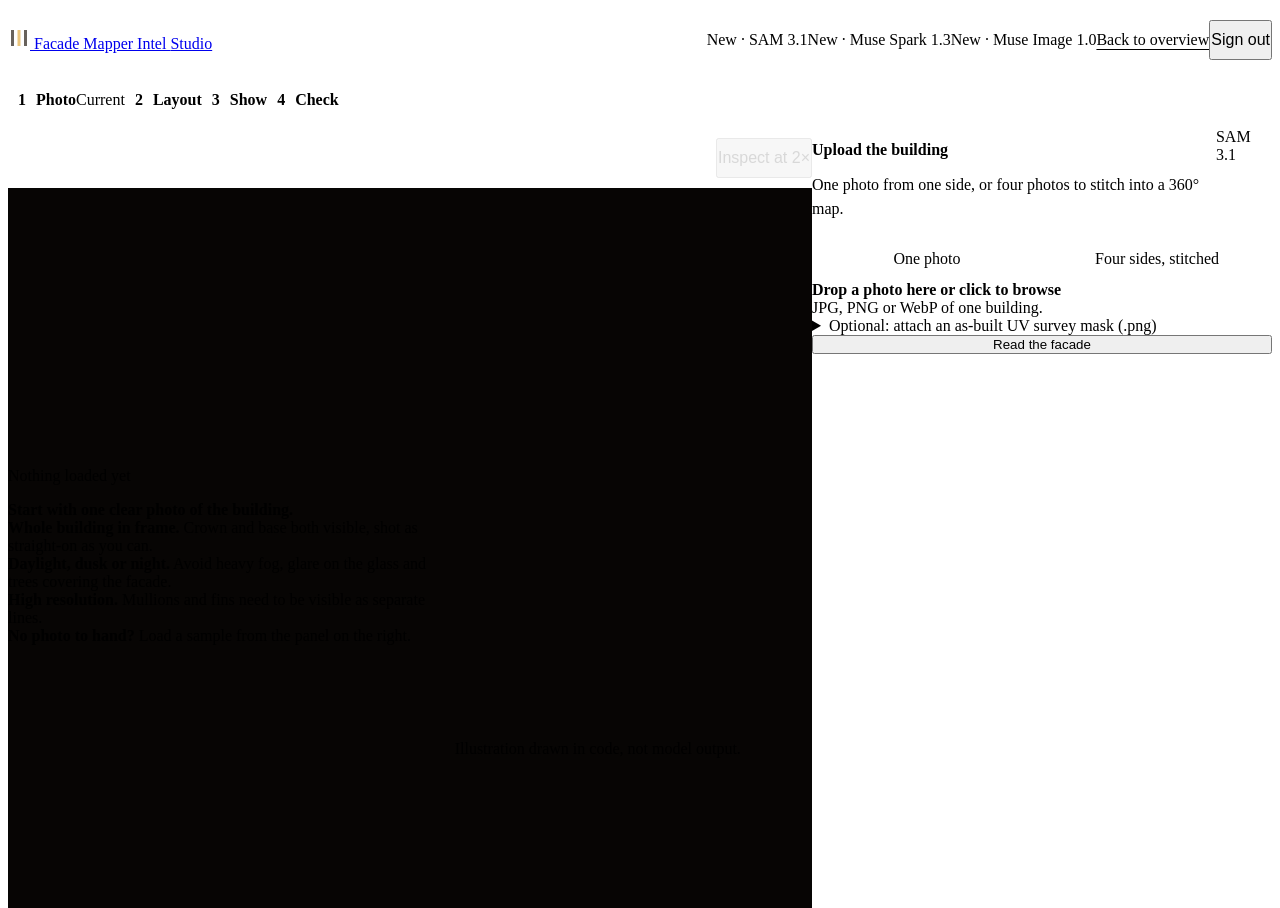
==== commit 0d201522: "feat(ui): redesigned Studio with step flow, progress and clearer errors Co-Authored-By: Claude Sonne" ====
--- a/app/static/index.html
+++ b/app/static/index.html
@@ -2,939 +2,498 @@
 <html lang="en">
 <head>
   <meta charset="utf-8">
-  <meta name="viewport" content="width=device-width, initial-scale=1.0">
-  <title>Facade Mapper Studio — Architecture-Aware Fixture &amp; Show Design</title>
+  <meta name="viewport" content="width=device-width, initial-scale=1">
+  <title>Studio - Facade Mapper Intel</title>
+  <link rel="icon" href="data:image/svg+xml,%3Csvg xmlns='http://www.w3.org/2000/svg' viewBox='0 0 16 16'%3E%3Crect width='16' height='16' fill='%23201d19'/%3E%3Crect x='3' y='3' width='2' height='10' fill='%23706a60'/%3E%3Crect x='7' y='3' width='2' height='10' fill='%23e8cf93'/%3E%3Crect x='11' y='3' width='2' height='10' fill='%23706a60'/%3E%3C/svg%3E">
+  <link rel="preconnect" href="https://fonts.googleapis.com">
+  <link rel="preconnect" href="https://fonts.gstatic.com" crossorigin>
+  <link href="https://fonts.googleapis.com/css2?family=Archivo:wdth,wght@100..125,400..800&family=Schibsted+Grotesk:wght@400..700&display=swap" rel="stylesheet">
+  <link rel="stylesheet" href="/static/theme.css">
   <style>
-    :root {
-      --bg: #070b14;
-      --panel: #0d1424;
-      --panel-2: #121c32;
-      --border: #1e2d4a;
-      --border-hi: #38bdf8;
-      --text: #eef3fb;
-      --muted: #93a4c3;
-      --accent: #38bdf8;
-      --accent-2: #fbbf24;
-      --ok: #34d399;
-      --warn: #f59e0b;
-      --danger: #f87171;
-      --radius: 12px;
-      --font: -apple-system, BlinkMacSystemFont, "Inter", "Segoe UI", Roboto, sans-serif;
-    }
-    * { box-sizing: border-box; }
+    /* Local token (not in theme.css): darker backdrop so the building image is the brightest thing on screen. */
+    :root { --surface-stage: oklch(0.12 0.006 70); }
+
+    html, body { height: 100%; }
     body {
-      margin: 0;
-      background: radial-gradient(circle at 80% 0%, #0f1b33 0%, var(--bg) 55%);
-      color: var(--text);
-      font-family: var(--font);
-      min-height: 100vh;
-      display: flex;
-      flex-direction: column;
-    }
-    header.topbar {
-      display: flex;
-      align-items: center;
-      justify-content: space-between;
-      gap: 16px;
-      padding: 14px 24px;
-      border-bottom: 1px solid var(--border);
-      background: rgba(7, 11, 20, 0.88);
-      backdrop-filter: blur(12px);
-      position: sticky;
-      top: 0;
-      z-index: 30;
-    }
-    .brand {
-      display: flex;
-      align-items: center;
-      gap: 12px;
-    }
-    .brand-mark {
-      width: 34px;
-      height: 34px;
-      border-radius: 8px;
-      background: linear-gradient(135deg, #0ea5e9 0%, #fbbf24 100%);
       display: grid;
-      grid-template-columns: repeat(3, 1fr);
-      gap: 3px;
-      padding: 6px;
-    }
-    .brand-mark span {
-      background: #070b14;
-      border-radius: 1px;
-    }
-    .brand-mark span:nth-child(odd) {
-      background: rgba(255, 255, 255, 0.92);
-    }
-    .brand h1 {
-      font-size: 1.05rem;
-      font-weight: 700;
-      margin: 0;
-      letter-spacing: -0.01em;
-    }
-    .brand p {
-      margin: 2px 0 0;
-      font-size: 0.76rem;
-      color: var(--muted);
-    }
-    nav.stepper ol {
-      list-style: none;
-      display: flex;
-      gap: 8px;
-      margin: 0;
-      padding: 0;
-      flex-wrap: wrap;
-    }
-    .step-pill {
-      background: var(--panel);
-      color: var(--muted);
-      border: 1px solid var(--border);
-      border-radius: 999px;
-      padding: 7px 14px;
-      font-size: 0.8rem;
-      font-weight: 600;
-      cursor: pointer;
-      display: flex;
-      align-items: center;
-      gap: 7px;
-      transition: border-color 0.15s, color 0.15s, background 0.15s;
-    }
-    .step-pill[disabled] {
-      opacity: 0.45;
-      cursor: not-allowed;
-    }
-    .step-pill.active {
-      color: var(--text);
-      border-color: var(--accent);
-      background: rgba(56, 189, 248, 0.13);
-    }
-    .step-pill.done .num {
-      background: var(--ok);
-      color: #04130d;
-    }
-    .step-pill .num {
-      width: 20px;
-      height: 20px;
-      border-radius: 50%;
-      background: var(--panel-2);
-      display: inline-flex;
-      align-items: center;
-      justify-content: center;
-      font-size: 0.72rem;
-    }
-    .model-badges {
-      display: flex;
-      gap: 6px;
-      flex-wrap: wrap;
-    }
-    .badge {
-      display: inline-flex;
-      align-items: center;
-      gap: 5px;
-      font-size: 0.7rem;
-      font-weight: 600;
-      padding: 3px 8px;
-      border-radius: 999px;
-      border: 1px solid rgba(56, 189, 248, 0.35);
-      background: rgba(56, 189, 248, 0.1);
-      color: #bae6fd;
-    }
-    .badge.new {
-      border-color: rgba(251, 191, 36, 0.45);
-      background: rgba(251, 191, 36, 0.12);
-      color: #fde68a;
-    }
-    main.workspace {
-      flex: 1;
-      display: grid;
-      grid-template-columns: minmax(380px, 470px) 1fr;
-      gap: 20px;
-      padding: 20px 24px;
-      max-width: 1680px;
-      width: 100%;
-      margin: 0 auto;
-    }
-    @media (max-width: 1024px) {
-      main.workspace {
-        grid-template-columns: 1fr;
-      }
-    }
-    aside.controls {
-      display: flex;
-      flex-direction: column;
-      gap: 16px;
-    }
-    .card {
-      background: rgba(13, 20, 36, 0.92);
-      border: 1px solid var(--border);
-      border-radius: var(--radius);
-      padding: 18px;
-    }
-    .card-head {
-      display: flex;
-      align-items: flex-start;
-      justify-content: space-between;
-      gap: 10px;
-      margin-bottom: 12px;
-    }
-    .card h2 {
-      margin: 0;
-      font-size: 0.98rem;
-      font-weight: 700;
-    }
-    .card h3 {
-      margin: 14px 0 8px;
-      font-size: 0.84rem;
-      color: var(--muted);
-      text-transform: uppercase;
-      letter-spacing: 0.04em;
-    }
-    .sub {
-      margin: 4px 0 0;
-      font-size: 0.81rem;
-      color: var(--muted);
-      line-height: 1.45;
-    }
+      grid-template-rows: auto auto minmax(0, 1fr);
+      overflow: hidden;
+    }
+    .hidden { display: none !important; }
+    .sr-only { position: absolute; width: 1px; height: 1px; overflow: hidden; clip: rect(0 0 0 0); white-space: nowrap; }
+
+    /* ---------- top bar ---------- */
+    .topbar {
+      display: flex; align-items: center; justify-content: space-between; gap: var(--space-md);
+      height: 64px; padding: 0 var(--space-lg);
+      border-bottom: 1px solid var(--line-subtle);
+    }
+    .topbar-right { display: flex; align-items: center; gap: var(--space-md); }
+    .models { display: flex; gap: var(--space-2xs); }
+    .topbar .overview { color: var(--text-secondary); font-size: var(--text-sm); text-underline-offset: 4px; }
+    .topbar .overview:hover { color: var(--text-primary); }
+    .topbar form { margin: 0; }
+    .btn--sm { min-height: 40px; padding: 0 var(--space-md); font-size: var(--text-sm); }
+    .btn:disabled { opacity: 0.45; cursor: not-allowed; }
+    .btn--block { width: 100%; white-space: normal; text-align: center; padding-top: var(--space-2xs); padding-bottom: var(--space-2xs); }
+
+    /* ---------- 4-step flow ---------- */
+    .flow { border-bottom: 1px solid var(--line-subtle); background: var(--surface-raised); }
+    .flow ol { list-style: none; margin: 0; padding: 0 var(--space-lg); display: flex; gap: var(--space-xl); }
+    .flow button {
+      display: flex; align-items: center; gap: var(--space-xs);
+      min-height: 56px; padding: 0; border: 0; background: none; cursor: pointer;
+      font-family: var(--font-display); font-stretch: 112%; font-size: var(--text-base); font-weight: 600;
+      color: var(--text-tertiary);
+    }
+    .flow button:disabled { cursor: default; }
+    .flow .num {
+      display: inline-grid; place-items: center; width: 28px; height: 28px; border-radius: 50%;
+      border: 1px solid var(--line-strong); font-size: var(--text-sm); font-variant-numeric: tabular-nums;
+    }
+    .flow .state { font-family: var(--font-body); font-stretch: 100%; font-weight: 400; font-size: var(--text-sm); }
+    .flow button:not(:disabled):hover { color: var(--text-primary); }
+    .flow li.done button { color: var(--text-secondary); }
+    .flow li.done .num { border-color: var(--text-secondary); }
+    .flow li.current button { color: var(--text-primary); }
+    .flow li.current .num { background: var(--accent); border-color: var(--accent); color: var(--on-accent); }
+    .flow li.current .state { color: var(--accent); }
+
+    /* ---------- workspace ---------- */
+    .workspace { display: grid; grid-template-columns: minmax(0, 1fr) 460px; min-height: 0; }
+    .stage { display: flex; flex-direction: column; min-width: 0; min-height: 0; border-right: 1px solid var(--line-subtle); }
+    .stage-bar {
+      display: flex; align-items: center; justify-content: space-between; gap: var(--space-md);
+      padding: var(--space-xs) var(--space-md); border-bottom: 1px solid var(--line-subtle); min-height: 60px;
+    }
+    .view-tabs { display: flex; gap: var(--space-2xs); flex-wrap: wrap; }
+    .tab-btn {
+      min-height: 40px; padding: 0 var(--space-sm); border: 1px solid transparent; border-radius: var(--radius-control);
+      background: none; color: var(--text-secondary); cursor: pointer;
+      font: 500 var(--text-sm) var(--font-body);
+      transition: background-color var(--dur-fast) var(--ease-out), color var(--dur-fast) var(--ease-out);
+    }
+    .tab-btn:hover { color: var(--text-primary); background: var(--surface-raised); }
+    .tab-btn.active { color: var(--text-primary); background: var(--surface-overlay); border-color: var(--line-strong); font-weight: 600; }
+
+    .progress {
+      display: grid; grid-template-columns: minmax(0, 1fr) auto; gap: var(--space-2xs) var(--space-lg); align-items: center;
+      padding: var(--space-sm) var(--space-md); border-bottom: 1px solid var(--line-subtle); background: var(--surface-raised);
+    }
+    .progress .p-name { font-family: var(--font-display); font-stretch: 112%; font-weight: 600; font-size: var(--text-base); display: flex; align-items: center; gap: var(--space-sm); flex-wrap: wrap; }
+    .progress .p-what { grid-column: 1; color: var(--text-secondary); font-size: var(--text-sm); }
+    .progress .p-time { grid-row: 1 / span 2; grid-column: 2; text-align: right; font-family: var(--font-display); font-stretch: 112%; font-size: var(--text-lg); font-weight: 600; font-variant-numeric: tabular-nums; }
+    .progress .p-time small { display: block; font-family: var(--font-body); font-size: var(--text-sm); font-weight: 400; color: var(--text-tertiary); }
+    .bar { grid-column: 1 / -1; height: 3px; background: var(--line-subtle); overflow: hidden; border-radius: 2px; }
+    .bar i { display: block; width: 28%; height: 100%; background: var(--accent); animation: sweep 1.6s var(--ease-out) infinite; }
+    @keyframes sweep { from { transform: translateX(-100%); } to { transform: translateX(360%); } }
+
+    .stage-canvas {
+      flex: 1; min-height: 0; overflow: auto; background: var(--surface-stage);
+      display: grid; place-items: center; padding: var(--space-md);
+    }
+    .stage-canvas figure { margin: 0; display: flex; flex-direction: column; align-items: center; gap: var(--space-sm); width: 100%; height: 100%; min-height: 0; }
+    .media-frame {
+      flex: 1 1 0; min-height: 0; max-width: 100%; object-fit: contain;
+      border: 1px solid var(--line-subtle); border-radius: var(--radius-control); background: var(--surface-base);
+    }
+    .media-frame.zoomed { flex: none; max-width: none; width: 1150px; height: auto; cursor: zoom-out; }
+    .stage-canvas figure:has(.zoomed) { height: auto; }
+    .media-frame.pickable { cursor: crosshair; }
+    figcaption.stage-cap { flex: none; max-width: 90ch; text-align: center; color: var(--text-secondary); font-size: var(--text-sm); line-height: 1.5; }
+    .stage-hint { flex: none; max-width: 90ch; text-align: center; font-size: var(--text-sm); color: var(--accent); }
+
+    #add-el-box {
+      display: flex; gap: var(--space-xs); align-items: center; flex: none;
+      padding: var(--space-xs); border: 1px solid var(--accent); border-radius: var(--radius-control); background: var(--surface-overlay);
+    }
+    #add-el-box span { font-size: var(--text-sm); color: var(--text-secondary); white-space: nowrap; }
+    #add-el-box input { min-height: 44px; width: 260px; padding: 0 var(--space-sm); border: 1px solid var(--line-strong); border-radius: var(--radius-control); background: var(--surface-base); color: var(--text-primary); font: inherit; }
+    #add-el-box button { min-height: 44px; padding: 0 var(--space-md); border-radius: var(--radius-control); border: 1px solid var(--line-strong); background: none; color: var(--text-primary); font: 600 var(--text-sm) var(--font-display); cursor: pointer; }
+    #add-el-box button[type="submit"] { background: var(--accent); border-color: var(--accent); color: var(--on-accent); }
+
+    /* empty state */
+    .empty { display: grid; grid-template-columns: minmax(0, 5fr) minmax(0, 4fr); gap: var(--space-xl); align-items: center; width: min(100%, 1080px); }
+    .empty h2 { font-size: var(--text-xl); margin: var(--space-xs) 0 var(--space-md); }
+    .empty ul { margin: 0; padding: 0; list-style: none; display: grid; gap: var(--space-sm); color: var(--text-secondary); }
+    .empty li { padding-top: var(--space-sm); border-top: 1px solid var(--line-subtle); }
+    .empty li b { color: var(--text-primary); font-weight: 600; }
+    .empty figure { position: relative; margin: 0; height: 420px; min-height: 0; width: auto; display: block; }
+    .empty canvas { position: absolute; inset: 0; width: 100%; height: 100%; }
+    .empty figcaption { position: absolute; bottom: 0; left: 0; font-size: var(--text-xs); color: var(--text-tertiary); text-align: left; }
+
+    /* timeline */
+    .timeline { border-top: 1px solid var(--line-subtle); padding: var(--space-sm) var(--space-md); max-height: 230px; overflow: auto; }
+    .timeline-head { display: flex; justify-content: space-between; align-items: center; gap: var(--space-md); margin-bottom: var(--space-2xs); }
+    .timeline-head strong { font-family: var(--font-display); font-stretch: 112%; font-weight: 600; }
+    .step-row { display: grid; grid-template-columns: 110px 190px minmax(0, 1fr); gap: var(--space-sm); padding: var(--space-2xs) 0; border-top: 1px solid var(--line-subtle); font-size: var(--text-sm); align-items: baseline; }
+    .step-row .t { color: var(--text-tertiary); font-variant-numeric: tabular-nums; }
+    .step-row .z { color: var(--text-tertiary); }
+
+    /* ---------- side panel ---------- */
+    .panel { overflow-y: auto; padding: var(--space-lg); display: grid; grid-template-columns: minmax(0, 1fr); align-content: start; gap: var(--space-lg); background: var(--surface-base); }
+    .panel h2 { font-size: var(--text-lg); }
+    .panel h3 { font-size: var(--text-base); font-stretch: 112%; margin-bottom: var(--space-xs); }
+    .head { display: flex; justify-content: space-between; align-items: flex-start; gap: var(--space-sm); }
+    .help { color: var(--text-secondary); font-size: var(--text-sm); margin-top: var(--space-2xs); line-height: 1.5; }
+    .block { display: grid; grid-template-columns: minmax(0, 1fr); gap: var(--space-sm); align-content: start; }
+    .block > .label { margin-bottom: calc(var(--space-2xs) * -1); }
+
+    .alert {
+      border: 1px solid var(--danger); border-radius: var(--radius-control); background: var(--danger-surface);
+      padding: var(--space-sm); display: grid; gap: var(--space-2xs); font-size: var(--text-sm);
+    }
+    .alert strong { color: var(--danger); font-size: var(--text-base); font-weight: 600; }
+    .alert .fix { color: var(--text-secondary); }
+    .alert button { justify-self: start; margin-top: var(--space-2xs); }
+
     .dropzone {
-      border: 1.5px dashed #2d446e;
-      border-radius: 10px;
-      padding: 22px 16px;
-      text-align: center;
-      background: rgba(18, 28, 50, 0.55);
-      cursor: pointer;
-      transition: border-color 0.15s, background 0.15s;
-      display: block;
-    }
-    .dropzone:hover, .dropzone.dragover {
-      border-color: var(--accent);
-      background: rgba(56, 189, 248, 0.08);
-    }
-    .dropzone input {
-      display: none;
-    }
-    .drop-title {
-      font-weight: 600;
-      font-size: 0.9rem;
-      margin-bottom: 4px;
-    }
-    .drop-hint {
-      font-size: 0.77rem;
-      color: var(--muted);
-    }
-    .preset-row {
-      display: flex;
-      flex-wrap: wrap;
-      gap: 8px;
-      margin-top: 12px;
-    }
-    .btn {
-      appearance: none;
-      border: 1px solid var(--border);
-      background: var(--panel-2);
-      color: var(--text);
-      font-family: inherit;
-      font-size: 0.83rem;
-      font-weight: 600;
-      padding: 9px 14px;
-      border-radius: 8px;
-      cursor: pointer;
-      display: inline-flex;
-      align-items: center;
-      justify-content: center;
-      gap: 8px;
-      transition: transform 0.08s, border-color 0.15s, background 0.15s;
-      text-decoration: none;
-    }
-    .btn:hover:not([disabled]) {
-      border-color: #4b679b;
-      background: #182642;
-    }
-    .btn[disabled] {
-      opacity: 0.5;
-      cursor: not-allowed;
-    }
-    .btn-primary {
-      width: 100%;
-      background: linear-gradient(135deg, #0284c7 0%, #0ea5e9 100%);
-      border-color: #38bdf8;
-      color: #fff;
-      padding: 11px 16px;
-      font-size: 0.88rem;
-      margin-top: 12px;
-    }
-    .btn-primary:hover:not([disabled]) {
-      background: linear-gradient(135deg, #0369a1 0%, #0284c7 100%);
-      border-color: #7dd3fc;
-    }
-    .btn-amber {
-      background: rgba(245, 158, 11, 0.18);
-      border-color: #f59e0b;
-      color: #fde68a;
-    }
-    .option-list {
-      display: flex;
-      flex-direction: column;
-      gap: 10px;
-    }
+      display: grid; gap: var(--space-2xs); justify-items: start; padding: var(--space-md);
+      border: 1px dashed var(--line-strong); border-radius: var(--radius-control); cursor: pointer;
+      transition: border-color var(--dur-fast) var(--ease-out), background-color var(--dur-fast) var(--ease-out);
+    }
+    .dropzone:hover, .dropzone.dragover, .dropzone:focus-within { border-color: var(--accent); background: var(--surface-raised); }
+    .dropzone .d-title { font-weight: 600; color: var(--text-primary); }
+    .dropzone .d-hint { font-size: var(--text-sm); color: var(--text-secondary); }
+    .dropzone .d-thumb { width: 100%; max-height: 150px; object-fit: cover; border-radius: var(--radius-control); border: 1px solid var(--line-subtle); }
+    details.adv summary { cursor: pointer; font-size: var(--text-sm); color: var(--text-secondary); padding: var(--space-2xs) 0; }
+    details.adv summary:hover { color: var(--text-primary); }
+    details.adv input[type=file] { margin-top: var(--space-2xs); font-size: var(--text-sm); color: var(--text-secondary); max-width: 100%; }
+
+    .seg { display: grid; grid-template-columns: 1fr 1fr; gap: 0; border: 1px solid var(--line-strong); border-radius: var(--radius-control); overflow: hidden; }
+    .seg button { min-height: 44px; border: 0; background: none; color: var(--text-secondary); font: 600 var(--text-sm) var(--font-display); cursor: pointer; }
+    .seg button + button { border-left: 1px solid var(--line-strong); }
+    .seg button.active { background: var(--surface-overlay); color: var(--text-primary); }
+    .seg button:hover:not(.active) { color: var(--text-primary); }
+
+    .presets { display: grid; gap: var(--space-2xs); }
+
+    .side-grid { display: grid; grid-template-columns: 1fr 1fr; gap: var(--space-xs); }
+    .side-slot { border: 1px dashed var(--line-strong); border-radius: var(--radius-control); padding: var(--space-xs); display: grid; gap: var(--space-2xs); }
+    .side-slot.filled { border-style: solid; }
+    .side-slot.dragover { border-color: var(--accent); }
+    .side-head { display: flex; justify-content: space-between; font-size: var(--text-sm); font-weight: 600; }
+    .side-head span:last-child { color: var(--text-tertiary); font-weight: 400; }
+    .side-pick { display: grid; place-items: center; min-height: 72px; cursor: pointer; background: var(--surface-raised); border-radius: var(--radius-control); overflow: hidden; text-align: center; padding: var(--space-2xs); }
+    .side-pick:focus-within { outline: 2px solid var(--accent); }
+    .side-thumb { width: 100%; height: 72px; object-fit: cover; display: block; }
+    .side-name { font-size: var(--text-sm); color: var(--text-secondary); max-width: 100%; overflow: hidden; text-overflow: ellipsis; white-space: nowrap; }
+    .side-swap { display: flex; justify-content: space-between; gap: var(--space-2xs); }
+    .mini-btn { min-height: 32px; padding: 0 var(--space-xs); border: 1px solid var(--line-strong); border-radius: var(--radius-control); background: none; color: var(--text-secondary); font: 500 var(--text-sm) var(--font-body); cursor: pointer; }
+    .mini-btn:hover { color: var(--text-primary); border-color: var(--text-secondary); }
+
+    .summary { display: flex; justify-content: space-between; align-items: center; gap: var(--space-sm); padding-bottom: var(--space-sm); border-bottom: 1px solid var(--line-subtle); font-size: var(--text-sm); color: var(--text-secondary); }
+    .summary b { color: var(--text-primary); font-weight: 600; }
+
+    .option-list { display: grid; gap: var(--space-xs); }
     .opt-card {
-      text-align: left;
-      width: 100%;
-      background: var(--panel-2);
-      border: 1.5px solid var(--border);
-      border-radius: 10px;
-      padding: 11px;
-      color: var(--text);
-      cursor: pointer;
-      display: grid;
-      grid-template-columns: 68px 1fr;
-      gap: 12px;
-      align-items: center;
-      transition: border-color 0.15s, background 0.15s;
-    }
-    .opt-card:hover {
-      border-color: #3b598f;
-    }
-    .opt-card.selected {
-      border-color: var(--accent);
-      background: rgba(56, 189, 248, 0.1);
-      box-shadow: 0 0 0 1px rgba(56, 189, 248, 0.25);
-    }
-    .opt-thumb {
-      width: 68px;
-      height: 86px;
-      object-fit: cover;
-      border-radius: 6px;
-      border: 1px solid var(--border);
-      background: #050811;
-    }
-    .opt-title-row {
-      display: flex;
-      align-items: center;
-      gap: 6px;
-      flex-wrap: wrap;
-      margin-bottom: 3px;
-    }
-    .opt-title {
-      font-weight: 700;
-      font-size: 0.86rem;
-    }
-    .opt-sub {
-      font-size: 0.76rem;
-      color: var(--muted);
-      line-height: 1.35;
-      margin-bottom: 6px;
-    }
-    .opt-meta {
-      display: flex;
-      flex-wrap: wrap;
-      gap: 8px;
-      font-size: 0.72rem;
-      color: #bae6fd;
-    }
-    .swatches {
-      display: inline-flex;
-      gap: 4px;
-      align-items: center;
-    }
-    .swatch {
-      width: 13px;
-      height: 13px;
-      border-radius: 50%;
-      border: 1px solid rgba(255, 255, 255, 0.35);
-    }
-    .zone-chips {
-      display: flex;
-      flex-wrap: wrap;
-      gap: 6px;
-    }
-    .zone-chip {
-      display: inline-flex;
-      align-items: center;
-      gap: 5px;
-      font-size: 0.74rem;
-      padding: 4px 9px;
-      border-radius: 999px;
-      background: var(--panel-2);
-      border: 1px solid var(--border);
-      cursor: pointer;
-      user-select: none;
-    }
-    .zone-chip input {
-      accent-color: var(--accent);
-      margin: 0;
-    }
-    textarea, select, input[type="number"] {
-      width: 100%;
-      background: #080e1c;
-      color: var(--text);
-      border: 1px solid var(--border);
-      border-radius: 8px;
-      padding: 9px 11px;
-      font-family: inherit;
-      font-size: 0.83rem;
-    }
-    textarea {
-      min-height: 74px;
-      resize: vertical;
-    }
-    .form-row {
-      display: grid;
-      grid-template-columns: 1fr 1fr;
-      gap: 10px;
-      margin-top: 10px;
-    }
-    label.field-label {
-      display: block;
-      font-size: 0.76rem;
-      color: var(--muted);
-      margin-bottom: 4px;
-    }
-    section.stage {
-      background: rgba(10, 16, 30, 0.9);
-      border: 1px solid var(--border);
-      border-radius: var(--radius);
-      display: flex;
-      flex-direction: column;
-      overflow: hidden;
-      min-height: 680px;
-    }
-    .stage-bar {
-      display: flex;
-      align-items: center;
-      justify-content: space-between;
-      gap: 12px;
-      padding: 12px 16px;
-      border-bottom: 1px solid var(--border);
-      background: rgba(13, 20, 36, 0.95);
-      flex-wrap: wrap;
-    }
-    .view-tabs {
-      display: flex;
-      gap: 6px;
-      flex-wrap: wrap;
-    }
-    .tab-btn {
-      background: transparent;
-      border: 1px solid var(--border);
-      color: var(--muted);
-      padding: 6px 11px;
-      border-radius: 7px;
-      font-size: 0.77rem;
-      font-weight: 600;
-      cursor: pointer;
-    }
-    .tab-btn.active {
-      background: rgba(56, 189, 248, 0.15);
-      border-color: var(--accent);
-      color: var(--text);
-    }
-    .stage-canvas {
-      flex: 1;
-      display: flex;
-      align-items: center;
-      justify-content: center;
-      padding: 18px;
-      position: relative;
-      background: #04070e;
-      overflow: auto;
-    }
-    .stage-canvas figure {
-      margin: 0;
-      display: flex;
-      flex-direction: column;
-      align-items: center;
-      max-width: 100%;
-    }
-    .media-frame {
-      max-width: 100%;
-      max-height: 72vh;
-      border-radius: 8px;
-      border: 1px solid #1b2945;
-      box-shadow: 0 20px 50px rgba(0, 0, 0, 0.65);
-      transition: transform 0.2s ease;
-      transform-origin: center center;
-    }
-    .media-frame.zoomed {
-      max-height: none;
-      max-width: none;
-      width: 1150px;
-      cursor: zoom-out;
-    }
-    figcaption.stage-cap {
-      margin-top: 10px;
-      font-size: 0.79rem;
-      color: var(--muted);
-      text-align: center;
-    }
-    .empty-stage {
-      text-align: center;
-      max-width: 440px;
-      color: var(--muted);
-      padding: 40px 20px;
-    }
-    .empty-stage h2 {
-      color: var(--text);
-      font-size: 1.15rem;
-      margin-bottom: 8px;
-    }
-    .timeline-box {
-      border-top: 1px solid var(--border);
-      padding: 14px 18px;
-      background: rgba(13, 20, 36, 0.95);
-    }
-    .step-row {
-      display: grid;
-      grid-template-columns: 74px 96px 1fr;
-      gap: 10px;
-      align-items: center;
-      font-size: 0.78rem;
-      padding: 6px 0;
-      border-bottom: 1px solid rgba(30, 45, 74, 0.55);
-    }
-    .step-row:last-child { border-bottom: none; }
-    .audit-box {
-      border-radius: 9px;
-      padding: 12px 14px;
-      margin-top: 10px;
-      font-size: 0.8rem;
-      line-height: 1.45;
-    }
-    .audit-box.pass {
-      background: rgba(52, 211, 153, 0.1);
-      border: 1px solid rgba(52, 211, 153, 0.4);
-      color: #d1fae5;
-    }
-    .audit-box.fail {
-      background: rgba(245, 158, 11, 0.12);
-      border: 1px solid rgba(245, 158, 11, 0.45);
-      color: #fef3c7;
-    }
-    .status-toast {
-      display: none;
-      align-items: center;
-      gap: 10px;
-      padding: 10px 14px;
-      border-radius: 8px;
-      background: rgba(14, 165, 233, 0.14);
-      border: 1px solid rgba(56, 189, 248, 0.4);
-      font-size: 0.81rem;
-      color: #e0f2fe;
-    }
-    .status-toast.visible { display: flex; }
-    .spinner {
-      width: 15px;
-      height: 15px;
-      border: 2px solid rgba(255, 255, 255, 0.25);
-      border-top-color: var(--accent);
-      border-radius: 50%;
-      animation: spin 0.75s linear infinite;
-      flex-shrink: 0;
-    }
-    @keyframes spin { to { transform: rotate(360deg); } }
-    .hidden { display: none !important; }
-    details.adv {
-      margin-top: 10px;
-      font-size: 0.78rem;
-      color: var(--muted);
-    }
-    details.adv summary {
-      cursor: pointer;
-      user-select: none;
-    }
-    .export-row {
-      display: flex;
-      flex-wrap: wrap;
-      gap: 8px;
-      margin-top: 12px;
-    }
-    .mode-switch {
-      display: grid;
-      grid-template-columns: 1fr 1fr;
-      gap: 6px;
-      padding: 4px;
-      border-radius: 10px;
-      background: #080e1c;
-      border: 1px solid var(--border);
-      margin-bottom: 12px;
-    }
-    .mode-btn {
-      appearance: none;
-      border: 1px solid transparent;
-      background: transparent;
-      color: var(--muted);
-      font-family: inherit;
-      font-size: 0.77rem;
-      font-weight: 600;
-      padding: 8px 10px;
-      border-radius: 7px;
-      cursor: pointer;
-      transition: background 0.15s, color 0.15s, border-color 0.15s;
-    }
-    .mode-btn.active {
-      background: rgba(56, 189, 248, 0.15);
-      border-color: rgba(56, 189, 248, 0.55);
-      color: var(--text);
-    }
-    .side-grid {
-      display: grid;
-      grid-template-columns: 1fr 1fr;
-      gap: 8px;
-      margin-top: 10px;
-      margin-bottom: 12px;
-    }
-    .side-slot {
-      position: relative;
-      border: 1.5px dashed #2d446e;
-      border-radius: 9px;
-      background: rgba(18, 28, 50, 0.52);
-      padding: 8px;
-      display: flex;
-      flex-direction: column;
-      gap: 6px;
-      transition: border-color 0.15s, background 0.15s;
-    }
-    .side-slot.filled {
-      border-style: solid;
-      border-color: rgba(52, 211, 153, 0.55);
-      background: rgba(14, 29, 38, 0.65);
-    }
-    .side-slot.dragover {
-      border-color: var(--accent);
-      background: rgba(56, 189, 248, 0.12);
-    }
-    .side-head {
-      display: flex;
-      justify-content: space-between;
-      align-items: center;
-      font-size: 0.71rem;
-      font-weight: 700;
-      color: #bae6fd;
-      letter-spacing: 0.02em;
-    }
-    .side-pick {
-      cursor: pointer;
-      display: flex;
-      flex-direction: column;
-      align-items: center;
-      justify-content: center;
-      min-height: 86px;
-      border-radius: 6px;
-      background: rgba(7, 11, 20, 0.55);
-      overflow: hidden;
-      text-align: center;
-      padding: 6px;
-    }
-    .side-pick input { display: none; }
-    .side-thumb {
-      width: 100%;
-      height: 82px;
-      object-fit: cover;
-      border-radius: 5px;
-      display: block;
-    }
-    .side-name {
-      font-size: 0.7rem;
-      color: var(--muted);
-      white-space: nowrap;
-      overflow: hidden;
-      text-overflow: ellipsis;
-      max-width: 100%;
-    }
-    .side-swap-bar {
-      display: flex;
-      justify-content: space-between;
-      align-items: center;
-      gap: 4px;
-    }
-    .mini-btn {
-      appearance: none;
-      border: 1px solid var(--border);
-      background: var(--panel);
-      color: var(--muted);
-      font-size: 0.68rem;
-      padding: 2px 6px;
-      border-radius: 5px;
-      cursor: pointer;
-    }
-    .mini-btn:hover { color: var(--text); border-color: #4b679b; }
+      display: grid; grid-template-columns: 76px minmax(0, 1fr); gap: var(--space-sm); align-items: start; text-align: left; width: 100%;
+      padding: var(--space-xs); border: 1px solid var(--line-subtle); border-radius: var(--radius-control);
+      background: var(--surface-raised); color: var(--text-primary); font: inherit; cursor: pointer;
+      transition: border-color var(--dur-fast) var(--ease-out), background-color var(--dur-fast) var(--ease-out);
+    }
+    .opt-card:hover { border-color: var(--line-strong); }
+    .opt-card.selected { border-color: var(--accent); background: var(--surface-overlay); }
+    .opt-thumb { width: 76px; height: 96px; object-fit: cover; border-radius: var(--radius-control); background: var(--surface-stage); }
+    .opt-title-row { display: flex; align-items: center; gap: var(--space-2xs); flex-wrap: wrap; }
+    .opt-title { font-family: var(--font-display); font-stretch: 108%; font-weight: 600; }
+    .opt-sub { font-size: var(--text-sm); color: var(--text-secondary); line-height: 1.4; margin: 2px 0 var(--space-2xs); }
+    .opt-meta { display: flex; flex-wrap: wrap; gap: var(--space-2xs) var(--space-sm); font-size: var(--text-sm); color: var(--text-secondary); }
+    .opt-meta b { color: var(--text-primary); font-weight: 600; font-variant-numeric: tabular-nums; }
+    .chip--solid { background: var(--accent); border-color: var(--accent); color: var(--on-accent); }
+    .swatches { display: inline-flex; gap: 4px; }
+    .swatch { width: 16px; height: 16px; border-radius: 50%; border: 1px solid var(--line-strong); }
+
+    .zone-chips { display: flex; flex-wrap: wrap; gap: var(--space-2xs); }
+    .zone-chip { display: inline-flex; align-items: center; border: 1px solid var(--line-strong); border-radius: var(--radius-control); font-size: var(--text-sm); }
+    .zone-chip label { display: inline-flex; align-items: center; gap: var(--space-2xs); padding: 6px var(--space-xs); cursor: pointer; }
+    .zone-chip input { accent-color: var(--accent); width: 16px; height: 16px; margin: 0; }
+    .zone-chip .cnt { color: var(--text-tertiary); font-variant-numeric: tabular-nums; }
+    .zone-chip .el-x { align-self: stretch; min-width: 36px; border: 0; border-left: 1px solid var(--line-subtle); background: none; color: var(--text-secondary); font-size: var(--text-lg); line-height: 1; cursor: pointer; }
+    .zone-chip .el-x:hover { color: var(--danger); }
+
+    .row2 { display: grid; grid-template-columns: 1fr 1fr; gap: var(--space-sm); }
+    select.input { padding-right: var(--space-sm); }
+    textarea.input { padding: var(--space-xs) var(--space-sm); min-height: 120px; resize: vertical; line-height: 1.5; }
+
+    .check { display: grid; gap: var(--space-xs); padding: var(--space-sm); border: 1px solid var(--line-subtle); border-radius: var(--radius-control); font-size: var(--text-sm); }
+    .check.fail { border-color: var(--danger); }
+    .check .c-title { display: flex; align-items: center; gap: var(--space-xs); flex-wrap: wrap; font-family: var(--font-display); font-stretch: 110%; font-size: var(--text-base); font-weight: 600; }
+    .check.pass .verdict { color: var(--ok); }
+    .check.fail .verdict { color: var(--danger); }
+    .flags { list-style: none; margin: 0; padding: 0; display: grid; gap: var(--space-xs); }
+    .flags li { padding-top: var(--space-xs); border-top: 1px solid var(--line-subtle); }
+    .flags .at { font-weight: 600; font-variant-numeric: tabular-nums; }
+    .flags .fixline { color: var(--text-secondary); margin-top: 2px; }
+    .ba { display: grid; grid-template-columns: 1fr 1fr; gap: var(--space-xs); }
+    .ba > div { padding: var(--space-xs); border: 1px solid var(--line-subtle); border-radius: var(--radius-control); display: grid; gap: var(--space-2xs); align-content: start; }
+    .ba .verdict { font-weight: 600; }
+    .ba .ok { color: var(--ok); }
+    .check .ba .bad { color: var(--danger); }
+    .check .ba .ok { color: var(--ok); }
+    .tex { display: grid; gap: var(--space-2xs); font-size: var(--text-sm); color: var(--text-secondary); }
+    .tex.fallback { color: var(--text-primary); }
+    .exports { display: grid; gap: var(--space-2xs); }
+    .exports .btn { justify-content: space-between; min-height: 48px; padding: 0 var(--space-md); font-size: var(--text-sm); }
+    .exports .btn span:last-child { color: var(--text-tertiary); font-family: var(--font-body); font-weight: 400; }
+
+    @media (prefers-reduced-motion: reduce) {
+      .bar i { animation: none; width: 100%; opacity: 0.55; }
+    }
   </style>
 </head>
 <body>
   <header class="topbar">
-    <div class="brand">
-      <div class="brand-mark" aria-hidden="true">
-        <span></span><span></span><span></span>
-        <span></span><span></span><span></span>
-        <span></span><span></span><span></span>
+    <a class="wordmark" href="/" aria-label="Facade Mapper Intel, overview">
+      <svg width="22" height="22" viewBox="0 0 22 22" aria-hidden="true"><rect x="3" y="3" width="3" height="16" fill="oklch(0.5 0.012 72)"/><rect x="9.5" y="3" width="3" height="16" fill="oklch(0.84 0.10 82)"/><rect x="16" y="3" width="3" height="16" fill="oklch(0.5 0.012 72)"/></svg>
+      Facade Mapper Intel
+      <span class="label" style="margin-left:var(--space-2xs)">Studio</span>
+    </a>
+    <div class="topbar-right">
+      <div class="models" aria-label="Meta AI models used">
+        <span class="chip">New · SAM 3.1</span>
+        <span class="chip">New · Muse Spark 1.3</span>
+        <span class="chip">New · Muse Image 1.0</span>
       </div>
-      <div>
-        <h1>Facade Mapper Studio</h1>
-        <p>Architecture-aware fixture placement, show concepts &amp; discrete-pixel rendering</p>
-      </div>
-    </div>
-
-    <nav class="stepper" aria-label="Workflow steps">
-      <ol>
-        <li>
-          <button type="button" class="step-pill active" id="nav-step-1" data-step="1">
-            <span class="num">1</span> Photo &amp; Fixture Locations
-          </button>
-        </li>
-        <li>
-          <button type="button" class="step-pill" id="nav-step-2" data-step="2" disabled>
-            <span class="num">2</span> Lighting Concepts
-          </button>
-        </li>
-        <li>
-          <button type="button" class="step-pill" id="nav-step-3" data-step="3" disabled>
-            <span class="num">3</span> Show Preview &amp; Export
-          </button>
-        </li>
-      </ol>
-    </nav>
-
-    <div class="model-badges" aria-label="Active Meta AI models">
-      <span class="badge new">New · SAM 3.1</span>
-      <span class="badge new">New · Muse Spark 1.3</span>
-      <span class="badge new">New · Muse Image 1.0</span>
+      <a class="overview" href="/">Back to overview</a>
+      <form method="post" action="/logout"><button class="btn btn--ghost btn--sm" type="submit">Sign out</button></form>
     </div>
   </header>
 
+  <nav class="flow" aria-label="Workflow">
+    <ol>
+      <li class="current" data-flow="1"><button type="button" id="nav-step-1" aria-current="step"><span class="num">1</span>Photo<span class="state">Current</span></button></li>
+      <li data-flow="2"><button type="button" id="nav-step-2" disabled><span class="num">2</span>Layout<span class="state"></span></button></li>
+      <li data-flow="3"><button type="button" id="nav-step-3" disabled><span class="num">3</span>Show<span class="state"></span></button></li>
+      <li data-flow="4"><button type="button" id="nav-step-4" disabled><span class="num">4</span>Check<span class="state"></span></button></li>
+    </ol>
+  </nav>
+
   <main class="workspace">
-    <aside class="controls">
-      <div id="status-banner" class="status-toast" role="status" aria-live="polite">
-        <span class="spinner" aria-hidden="true"></span>
-        <span id="status-text">Working…</span>
+    <section class="stage" aria-label="Facade preview">
+      <div class="stage-bar">
+        <div class="view-tabs" id="stage-tabs" role="group" aria-label="Views"></div>
+        <button type="button" class="btn btn--ghost btn--sm" id="btn-zoom" disabled>Inspect at 2×</button>
       </div>
 
-      <!-- STEP 1 PANEL -->
-      <section class="card" id="panel-step-1" aria-labelledby="h-step-1">
-        <div class="card-head">
+      <div id="status-banner" class="progress hidden" role="status">
+        <div class="p-name"><span id="status-step">Working</span><span class="chip" id="status-model"></span></div>
+        <div class="p-time"><span id="status-elapsed">0 s</span><small id="status-range"></small></div>
+        <p class="p-what" id="status-text"></p>
+        <div class="bar" aria-hidden="true"><i></i></div>
+      </div>
+
+      <div class="stage-canvas" id="stage-canvas">
+        <div class="empty" id="empty-state">
           <div>
-            <h2 id="h-step-1">1. Building Photo(s) &amp; Fixture Locations</h2>
-            <p class="sub" id="step1-sub">Upload one viewpoint photo, or upload &amp; stitch all 4 sides of the building to create a full 360° video facade map.</p>
+            <p class="label">Nothing loaded yet</p>
+            <h2>Start with one clear photo of the building.</h2>
+            <ul>
+              <li><b>Whole building in frame.</b> Crown and base both visible, shot as straight-on as you can.</li>
+              <li><b>Daylight, dusk or night.</b> Avoid heavy fog, glare on the glass and trees covering the facade.</li>
+              <li><b>High resolution.</b> Mullions and fins need to be visible as separate lines.</li>
+              <li><b>No photo to hand?</b> Load a sample from the panel on the right.</li>
+            </ul>
           </div>
-          <span class="badge">SAM 3.1</span>
+          <figure>
+            <canvas id="tower" role="img" aria-label="Illustration of a tower with rows of LED fixtures."></canvas>
+            <figcaption>Illustration drawn in code, not model output.</figcaption>
+          </figure>
         </div>
 
-        <div class="mode-switch" role="group" aria-label="Capture mode">
-          <button type="button" class="mode-btn active" id="mode-single-btn">📷 Single Photo (1–2 Sides)</button>
-          <button type="button" class="mode-btn" id="mode-stitch-btn">🌐 Stitch All 4 Sides (360° Map)</button>
-        </div>
-
-        <!-- SINGLE PHOTO UPLOADER -->
-        <div id="single-upload-pane">
-          <label class="dropzone" id="photo-drop">
-            <input type="file" id="photo-input" accept="image/*">
-            <div class="drop-title" id="drop-title">Drop building photo or click to browse</div>
-            <div class="drop-hint">Daytime, dusk, or night facade photograph (JPG / PNG / WebP)</div>
-          </label>
-
-          <details class="adv">
-            <summary>Optional: Attach As-Built CAD / UV Survey Mask (.png)</summary>
-            <div style="margin-top:8px;">
-              <input type="file" id="survey-input" accept="image/png,image/*">
-            </div>
-          </details>
-
-          <div id="preset-container" class="preset-row hidden"></div>
-        </div>
-
-        <!-- 4-SIDE STITCH UPLOADER -->
-        <div id="stitch-upload-pane" class="hidden">
-          <label class="dropzone" id="batch-4-drop" style="padding:14px 12px;">
-            <input type="file" id="batch-4-input" accept="image/*" multiple>
-            <div class="drop-title" style="font-size:0.83rem;">📁 Select or Drop All 4 Building Sides at Once</div>
-            <div class="drop-hint">Or click each elevation slot below in wrap order (North → East → South → West)</div>
-          </label>
-
-          <div class="side-grid" id="side-grid">
-            <div class="side-slot" data-side="0">
-              <div class="side-head"><span>SIDE 1 · NORTH</span><span>0°–90°</span></div>
-              <label class="side-pick">
-                <input type="file" accept="image/*" data-side-input="0">
-                <img class="side-thumb hidden" id="side-thumb-0" alt="Side 1 North preview">
-                <span class="side-name" id="side-name-0">+ Upload Side 1</span>
-              </label>
-              <div class="side-swap-bar">
-                <span style="font-size:0.67rem;color:var(--muted);">Front</span>
-                <button type="button" class="mini-btn" data-swap="0,1" title="Swap Side 1 and Side 2">Swap ▶</button>
-              </div>
-            </div>
-
-            <div class="side-slot" data-side="1">
-              <div class="side-head"><span>SIDE 2 · EAST</span><span>90°–180°</span></div>
-              <label class="side-pick">
-                <input type="file" accept="image/*" data-side-input="1">
-                <img class="side-thumb hidden" id="side-thumb-1" alt="Side 2 East preview">
-                <span class="side-name" id="side-name-1">+ Upload Side 2</span>
-              </label>
-              <div class="side-swap-bar">
-                <button type="button" class="mini-btn" data-swap="0,1" title="Swap Side 1 and Side 2">◀</button>
-                <span style="font-size:0.67rem;color:var(--muted);">Right</span>
-                <button type="button" class="mini-btn" data-swap="1,2" title="Swap Side 2 and Side 3">▶</button>
-              </div>
-            </div>
-
-            <div class="side-slot" data-side="2">
-              <div class="side-head"><span>SIDE 3 · SOUTH</span><span>180°–270°</span></div>
-              <label class="side-pick">
-                <input type="file" accept="image/*" data-side-input="2">
-                <img class="side-thumb hidden" id="side-thumb-2" alt="Side 3 South preview">
-                <span class="side-name" id="side-name-2">+ Upload Side 3</span>
-              </label>
-              <div class="side-swap-bar">
-                <button type="button" class="mini-btn" data-swap="1,2" title="Swap Side 2 and Side 3">◀</button>
-                <span style="font-size:0.67rem;color:var(--muted);">Rear</span>
-                <button type="button" class="mini-btn" data-swap="2,3" title="Swap Side 3 and Side 4">▶</button>
-              </div>
-            </div>
-
-            <div class="side-slot" data-side="3">
-              <div class="side-head"><span>SIDE 4 · WEST</span><span>270°–360°</span></div>
-              <label class="side-pick">
-                <input type="file" accept="image/*" data-side-input="3">
-                <img class="side-thumb hidden" id="side-thumb-3" alt="Side 4 West preview">
-                <span class="side-name" id="side-name-3">+ Upload Side 4</span>
-              </label>
-              <div class="side-swap-bar">
-                <button type="button" class="mini-btn" data-swap="2,3" title="Swap Side 3 and Side 4">◀ Swap</button>
-                <span style="font-size:0.67rem;color:var(--muted);">Left</span>
-              </div>
-            </div>
-          </div>
-
-          <div id="stitch-preset-container" class="preset-row hidden" style="margin-bottom:10px;"></div>
-        </div>
-
-        <button type="button" class="btn btn-primary" id="btn-analyze" style="margin-top:10px;">
-          Detect Architecture &amp; Suggest Fixture Locations
-        </button>
-
-        <div id="rig-results" class="hidden">
-          <h3>Suggested Fixture Rig Options</h3>
-          <div id="rig-list" class="option-list"></div>
-
-          <h3>Active Architectural Zones (SAM 3.1)</h3>
-          <div id="zone-chips" class="zone-chips"></div>
-
-          <button type="button" class="btn btn-primary" id="btn-to-concepts">
-            Suggest Lighting Concepts for Selected Rig →
-          </button>
-        </div>
-      </section>
-
-      <!-- STEP 2 PANEL -->
-      <section class="card hidden" id="panel-step-2" aria-labelledby="h-step-2">
-        <div class="card-head">
-          <div>
-            <h2 id="h-step-2">2. Suggested Facade Concepts</h2>
-            <p class="sub">Muse Spark proposes 3 creative directions tailored to this building's real zones and your chosen fixture rig.</p>
-          </div>
-          <span class="badge">Muse Spark</span>
-        </div>
-
-        <div id="concept-list" class="option-list"></div>
-
-        <h3>Show Brief &amp; Timing</h3>
-        <label class="field-label" for="brief-input">Customize selected concept or write your own brief</label>
-        <textarea id="brief-input" placeholder="e.g. UAE National Day: flag colours climb the mullions from base to crown, then golden shimmer across the crown"></textarea>
-
-        <div class="form-row">
-          <div>
-            <label class="field-label" for="duration-select">Show Duration</label>
-            <select id="duration-select">
-              <option value="10">10 seconds (Quick preview)</option>
-              <option value="14" selected>14 seconds (Standard demo)</option>
-              <option value="20">20 seconds (Full sequence)</option>
-            </select>
-          </div>
-          <div>
-            <label class="field-label" for="texture-select">F3 Light-Art Plate</label>
-            <select id="texture-select">
-              <option value="true" selected>Muse Image 1.0 + 360° Shader</option>
-              <option value="false">Fast Procedural Silk Shader</option>
-            </select>
-          </div>
-        </div>
-
-        <div style="margin-top:10px;">
-          <label class="field-label" for="wrap-select">Camera View of 360° All-Sides Building Show</label>
-          <select id="wrap-select">
-            <option value="auto" selected>Auto-Detect Visible Side(s) from Silhouette</option>
-            <option value="0.25">1 Side · Single Elevation (90° slice of 360° canvas)</option>
-            <option value="0.45">2 Sides · Curved / Corner View (162° slice of 360° canvas)</option>
-            <option value="0.67">Wide Wrap · Panoramic View (240° slice of 360° canvas)</option>
-            <option value="1.0">All 4 Stitched Sides · Full 360° Video Facade Map (360°)</option>
-          </select>
-        </div>
-
-        <button type="button" class="btn btn-primary" id="btn-generate">
-          Generate Fixture-Accurate Show Video →
-        </button>
-      </section>
-
-      <!-- STEP 3 PANEL -->
-      <section class="card hidden" id="panel-step-3" aria-labelledby="h-step-3">
-        <div class="card-head">
-          <div>
-            <h2 id="h-step-3">3. Readability QA &amp; Media-Server Export</h2>
-            <p class="sub">Light is emitted strictly from <strong id="summary-fx-count">0</strong> physical fixture nodes — zero surface wash over glass bays.</p>
-          </div>
-          <span class="badge new">F4 + F5</span>
-        </div>
-
-        <div id="audit-container"></div>
-
-        <h3>Media-Server Deliverables</h3>
-        <p class="sub">Media servers map raw unmasked video onto physical addresses; download both the on-building client preview and unmasked canvas.</p>
-        <div class="export-row" id="export-links"></div>
-
-        <button type="button" class="btn" style="margin-top:14px;width:100%;" id="btn-back-concepts">
-          ← Try Another Concept or Fixture Rig
-        </button>
-      </section>
-    </aside>
-
-    <!-- MAIN STAGE VIEWPORT -->
-    <section class="stage" aria-label="Facade preview stage">
-      <div class="stage-bar">
-        <div class="view-tabs" id="stage-tabs">
-          <button type="button" class="tab-btn active" data-view="rig">Fixture Rig Preview</button>
-        </div>
-        <div style="display:flex;gap:8px;align-items:center;">
-          <button type="button" class="btn" id="btn-zoom" style="padding:5px 10px;font-size:0.76rem;" disabled>
-            🔍 2× Inspect Fixtures
-          </button>
-        </div>
-      </div>
-
-      <div class="stage-canvas" id="stage-canvas">
-        <div class="empty-stage" id="empty-state">
-          <h2>Content made for the building — not a flat wash.</h2>
-          <p>Upload any building photo on the left (or load a sample tower) to detect real mullions, fins, crown &amp; slab edges, compare fixture layout options, and render lighting concepts strictly on physical fixtures.</p>
-        </div>
-
         <figure id="media-figure" class="hidden">
-          <img id="stage-img" class="media-frame" alt="Facade fixture preview">
+          <img id="stage-img" class="media-frame" alt="Facade preview">
           <video id="stage-video" class="media-frame hidden" controls autoplay loop muted playsinline></video>
+          <p class="stage-hint hidden" id="stage-hint">Click the map to add an element at that spot. Use the × on an element in the panel to remove one.</p>
           <figcaption class="stage-cap" id="stage-caption"></figcaption>
         </figure>
       </div>
 
-      <div id="timeline-panel" class="timeline-box hidden">
-        <div style="display:flex;justify-content:space-between;align-items:center;margin-bottom:8px;">
-          <strong id="plan-title" style="font-size:0.86rem;">Show Timeline</strong>
-          <span class="badge" id="tex-badge">Muse Spark Plan</span>
+      <div id="timeline-panel" class="timeline hidden">
+        <div class="timeline-head">
+          <strong id="plan-title">Show timeline</strong>
+          <span class="chip" id="tex-badge">Muse Spark 1.3 plan</span>
         </div>
         <div id="timeline-rows"></div>
       </div>
     </section>
+
+    <aside class="panel" aria-label="Controls">
+      <div class="alert hidden" id="error-box" role="alert">
+        <strong id="error-title"></strong>
+        <span id="error-detail"></span>
+        <span class="fix" id="error-fix"></span>
+        <button type="button" class="btn btn--ghost btn--sm" id="error-dismiss">Dismiss</button>
+      </div>
+
+      <!-- STEP 1 + 2: Photo, Layout -->
+      <section id="panel-step-1" class="block" style="gap:var(--space-lg)">
+        <div id="photo-summary" class="summary hidden">
+          <span id="photo-summary-text"></span>
+          <button type="button" class="btn btn--ghost btn--sm" id="btn-change-photo">Change photo</button>
+        </div>
+
+        <div id="photo-block" class="block" style="gap:var(--space-md)">
+          <div class="head">
+            <div>
+              <h2 id="h-step-1">Upload the building</h2>
+              <p class="help" id="step1-sub">One photo from one side, or four photos to stitch into a 360° map.</p>
+            </div>
+            <span class="chip">SAM 3.1</span>
+          </div>
+
+          <div class="seg" role="group" aria-label="Capture mode">
+            <button type="button" class="active" id="mode-single-btn" aria-pressed="true">One photo</button>
+            <button type="button" id="mode-stitch-btn" aria-pressed="false">Four sides, stitched</button>
+          </div>
+
+          <div id="single-upload-pane" class="block">
+            <label class="dropzone" id="photo-drop">
+              <input class="sr-only" type="file" id="photo-input" accept="image/*">
+              <img class="d-thumb hidden" id="photo-thumb" alt="Selected photo preview">
+              <span class="d-title" id="drop-title">Drop a photo here or click to browse</span>
+              <span class="d-hint" id="drop-hint">JPG, PNG or WebP of one building.</span>
+            </label>
+            <details class="adv">
+              <summary>Optional: attach an as-built UV survey mask (.png)</summary>
+              <input type="file" id="survey-input" accept="image/png,image/*" aria-label="UV survey mask">
+            </details>
+            <div id="preset-container" class="presets hidden"></div>
+          </div>
+
+          <div id="stitch-upload-pane" class="block hidden">
+            <label class="dropzone" id="batch-4-drop">
+              <input class="sr-only" type="file" id="batch-4-input" accept="image/*" multiple>
+              <span class="d-title">Drop all four photos at once</span>
+              <span class="d-hint">They fill the slots in order: north, east, south, west. Or fill each slot below.</span>
+            </label>
+            <div class="side-grid" id="side-grid">
+              <div class="side-slot" data-side="0">
+                <div class="side-head"><span>1 North</span><span>0–90°</span></div>
+                <label class="side-pick"><input class="sr-only" type="file" accept="image/*" data-side-input="0" aria-label="Side 1 north"><img class="side-thumb hidden" id="side-thumb-0" alt="Side 1 north preview"><span class="side-name" id="side-name-0">Add side 1</span></label>
+                <div class="side-swap"><span></span><button type="button" class="mini-btn" data-swap="0,1" aria-label="Swap side 1 and side 2">Swap →</button></div>
+              </div>
+              <div class="side-slot" data-side="1">
+                <div class="side-head"><span>2 East</span><span>90–180°</span></div>
+                <label class="side-pick"><input class="sr-only" type="file" accept="image/*" data-side-input="1" aria-label="Side 2 east"><img class="side-thumb hidden" id="side-thumb-1" alt="Side 2 east preview"><span class="side-name" id="side-name-1">Add side 2</span></label>
+                <div class="side-swap"><button type="button" class="mini-btn" data-swap="0,1" aria-label="Swap side 1 and side 2">← Swap</button><button type="button" class="mini-btn" data-swap="1,2" aria-label="Swap side 2 and side 3">Swap →</button></div>
+              </div>
+              <div class="side-slot" data-side="2">
+                <div class="side-head"><span>3 South</span><span>180–270°</span></div>
+                <label class="side-pick"><input class="sr-only" type="file" accept="image/*" data-side-input="2" aria-label="Side 3 south"><img class="side-thumb hidden" id="side-thumb-2" alt="Side 3 south preview"><span class="side-name" id="side-name-2">Add side 3</span></label>
+                <div class="side-swap"><button type="button" class="mini-btn" data-swap="1,2" aria-label="Swap side 2 and side 3">← Swap</button><button type="button" class="mini-btn" data-swap="2,3" aria-label="Swap side 3 and side 4">Swap →</button></div>
+              </div>
+              <div class="side-slot" data-side="3">
+                <div class="side-head"><span>4 West</span><span>270–360°</span></div>
+                <label class="side-pick"><input class="sr-only" type="file" accept="image/*" data-side-input="3" aria-label="Side 4 west"><img class="side-thumb hidden" id="side-thumb-3" alt="Side 4 west preview"><span class="side-name" id="side-name-3">Add side 4</span></label>
+                <div class="side-swap"><button type="button" class="mini-btn" data-swap="2,3" aria-label="Swap side 3 and side 4">← Swap</button><span></span></div>
+              </div>
+            </div>
+            <div id="stitch-preset-container" class="presets hidden"></div>
+          </div>
+
+          <button type="button" class="btn btn--primary btn--block js-lock" id="btn-analyze">Read the facade</button>
+        </div>
+
+        <div id="rig-results" class="block hidden" style="gap:var(--space-md)">
+          <div class="head">
+            <div>
+              <h2>Choose a fixture layout</h2>
+              <p class="help">Pick the rig that suits the facade. The preview on the left shows where each fixture sits.</p>
+            </div>
+            <span class="chip">SAM 3.1</span>
+          </div>
+          <div id="rig-list" class="option-list"></div>
+
+          <div class="block">
+            <h3>Detected elements</h3>
+            <p class="help" style="margin-top:0">Untick an element to keep it dark. Wrong or missing one? Open the Element map view and click the building to add one.</p>
+            <div id="zone-chips" class="zone-chips"></div>
+          </div>
+
+          <button type="button" class="btn btn--primary btn--block js-lock" id="btn-to-concepts">Suggest lighting concepts</button>
+        </div>
+      </section>
+
+      <!-- STEP 3: Show -->
+      <section id="panel-step-2" class="block hidden" style="gap:var(--space-md)">
+        <div class="head">
+          <div>
+            <h2 id="h-step-2">Pick a concept, then generate</h2>
+            <p class="help">Three directions written for this building's real elements and your rig. Edit the brief if you want your own.</p>
+          </div>
+          <span class="chip">Muse Spark</span>
+        </div>
+
+        <div id="concept-list" class="option-list"></div>
+
+        <div class="field">
+          <label for="brief-input">Show brief</label>
+          <textarea class="input" id="brief-input" placeholder="Example: UAE National Day. Flag colours climb the mullions from base to crown, then gold shimmers across the crown."></textarea>
+        </div>
+
+        <div class="row2">
+          <div class="field">
+            <label for="duration-select">Duration</label>
+            <select class="input" id="duration-select">
+              <option value="10">10 s, quick</option>
+              <option value="14" selected>14 s, standard</option>
+              <option value="20">20 s, full</option>
+            </select>
+          </div>
+          <div class="field">
+            <label for="texture-select">F3 light-art plate</label>
+            <select class="input" id="texture-select">
+              <option value="true" selected>Muse Image 1.0</option>
+              <option value="false">Procedural shader</option>
+            </select>
+          </div>
+        </div>
+
+        <div class="field">
+          <label for="wrap-select">How much of the 360° show the camera sees</label>
+          <select class="input" id="wrap-select">
+            <option value="auto" selected>Auto, from the silhouette</option>
+            <option value="0.25">1 side (90° slice)</option>
+            <option value="0.45">2 sides, corner view (162° slice)</option>
+            <option value="0.67">Wide wrap (240° slice)</option>
+            <option value="1.0">All 4 stitched sides (360°)</option>
+          </select>
+        </div>
+
+        <button type="button" class="btn btn--primary btn--block js-lock" id="btn-generate">Generate the show video</button>
+      </section>
+
+      <!-- STEP 4: Check -->
+      <section id="panel-step-3" class="block hidden" style="gap:var(--space-md)">
+        <div class="head">
+          <div>
+            <h2 id="h-step-3">Check readability and export</h2>
+            <p class="help">Light comes only from <strong id="summary-fx-count">0</strong> physical fixtures. Nothing washes over the glass between them.</p>
+          </div>
+          <span class="chip">F4 + F5</span>
+        </div>
+
+        <div id="tex-status" class="tex"></div>
+        <div id="audit-container"></div>
+
+        <div class="block">
+          <h3>Media-server files</h3>
+          <p class="help" style="margin-top:0">The unmasked canvas maps onto fixture addresses in Disguise or Resolume. The preview shows the result on the building.</p>
+          <div class="exports" id="export-links"></div>
+        </div>
+
+        <button type="button" class="btn btn--ghost btn--block js-lock" id="btn-back-concepts">Back to concepts</button>
+      </section>
+    </aside>
   </main>
 
+  <script src="/static/assets/facade.js"></script>
   <script>
+    FacadeScene.mount(document.getElementById('tower'), { labels: false, cx: 0.5 });
+
     const state = {
-      uploadMode: 'single', // 'single' | 'stitch'
+      uploadMode: 'single',
       sideFiles: [null, null, null, null],
       sideUrls: [null, null, null, null],
       sessionId: null,
@@ -944,43 +503,141 @@
       concepts: [],
       selectedConcept: null,
       generation: null,
+      requestedMuse: true,
+      beforeFix: null,
+      beforeFixStill: null,
       zoomed: false,
-      currentView: 'rig',
+      flow: 1,
+      reached: 1,
+      photoLabel: '',
     };
 
     const $ = (id) => document.getElementById(id);
-
-    function setBusy(busy, msg = 'Processing…') {
+    const esc = (s) => String(s ?? '').replace(/[&<>"']/g, (c) => ({ '&': '&amp;', '<': '&lt;', '>': '&gt;', '"': '&quot;', "'": '&#39;' }[c]));
+
+    /* ---------- progress (real elapsed seconds, no fake percentages) ---------- */
+    const TASKS = {
+      analyze: { name: 'Reading the facade', model: 'SAM 3.1 + Muse Spark 1.3', slow: true,
+        what: 'SAM 3.1 outlines the facade elements, Muse Spark 1.3 names them, then fixture rigs are placed on the silhouette.' },
+      stitch: { name: 'Stitching four sides', model: 'SAM 3.1 + Muse Spark 1.3', slow: true,
+        what: 'Each side is read on its own, scaled to a common height, then joined into one 360° rig.' },
+      edit: { name: 'Updating elements', model: 'SAM 3.1',
+        what: 'Re-segmenting the element and rebuilding the fixture rigs.' },
+      concepts: { name: 'Designing concepts', model: 'Muse Spark 1.3',
+        what: 'Writing three lighting directions for this rig and rendering a preview of each.' },
+      generate: { name: 'Generating the show', model: 'Muse Spark 1.3', slow: true,
+        what: '' },
+      fix: { name: 'Applying the readability fix', model: 'Muse Spark 1.3', slow: true,
+        what: 'Adjusting the flagged moments, re-rendering on the discrete fixtures and checking again.' },
+    };
+    let timer = null;
+    function setBusy(busy, key) {
       const banner = $('status-banner');
-      $('status-text').textContent = msg;
-      banner.classList.toggle('visible', busy);
-      ['btn-analyze', 'btn-to-concepts', 'btn-generate'].forEach((id) => {
-        const el = $(id);
-        if (el) el.disabled = busy;
+      clearInterval(timer);
+      if (busy) {
+        const t = { ...TASKS[key] };
+        if (key === 'generate') {
+          t.model = state.requestedMuse ? 'Muse Spark 1.3 + Muse Image 1.0' : 'Muse Spark 1.3 + procedural shader';
+          t.what = `Muse Spark 1.3 plans the timeline, ${state.requestedMuse ? 'Muse Image 1.0 makes the F3 plate' : 'a procedural shader makes the F3 plate'}, then the 24 fps fixture video is rendered.`;
+        }
+        $('status-step').textContent = t.name;
+        $('status-model').textContent = t.model;
+        $('status-text').textContent = t.what;
+        $('status-range').textContent = t.slow ? 'can take 50 to 95 s' : 'elapsed';
+        const t0 = Date.now();
+        const tick = () => { $('status-elapsed').textContent = Math.floor((Date.now() - t0) / 1000) + ' s'; };
+        tick();
+        timer = setInterval(tick, 500);
+        banner.classList.remove('hidden');
+      } else {
+        banner.classList.add('hidden');
+      }
+      document.querySelectorAll('.js-lock, #btn-apply-fix').forEach((el) => { el.disabled = busy; });
+    }
+
+    /* ---------- errors: inline, specific, 401 -> /login ---------- */
+    function clearError() { $('error-box').classList.add('hidden'); }
+    function showError(title, err, fix) {
+      $('error-title').textContent = title;
+      $('error-detail').textContent = err && err.message ? err.message : String(err);
+      let hint = fix || '';
+      if (err && err.network) hint = 'Check your connection and try again.';
+      else if (err && err.status === 404) hint = 'The session was lost, possibly after a server restart. Go back to Photo and read the facade again.';
+      $('error-fix').textContent = hint;
+      $('error-box').classList.remove('hidden');
+      $('error-box').scrollIntoView({ block: 'nearest' });
+    }
+    $('error-dismiss').addEventListener('click', clearError);
+
+    async function api(url, opts) {
+      let res;
+      try { res = await fetch(url, opts); } catch (e) {
+        const er = new Error('The server could not be reached.'); er.network = true; throw er;
+      }
+      if (res.status === 401) { location.href = '/login'; throw new Error('Your session expired. Redirecting to sign in.'); }
+      if (!res.ok) {
+        let detail = '';
+        try {
+          const j = await res.json();
+          detail = Array.isArray(j.detail) ? j.detail.map((d) => d.msg || JSON.stringify(d)).join('; ') : (j.detail || '');
+        } catch (e) { /* non-JSON body */ }
+        const er = new Error(detail || `The server returned an error (HTTP ${res.status}).`);
+        er.status = res.status;
+        throw er;
+      }
+      return res.json();
+    }
+
+    /* ---------- flow ---------- */
+    const FLOW_STATE = (n) => {
+      if (n === state.flow) return 'Current';
+      if (n === 4) return state.generation && state.generation.readability.passed ? 'Passed' : '';
+      return n < state.reached || (n < 4 && n < state.flow) ? 'Done' : '';
+    };
+    function goFlow(n) {
+      state.flow = n;
+      state.reached = Math.max(state.reached, n);
+      $('panel-step-1').classList.toggle('hidden', n > 2);
+      $('panel-step-2').classList.toggle('hidden', n !== 3);
+      $('panel-step-3').classList.toggle('hidden', n !== 4);
+      $('photo-block').classList.toggle('hidden', n !== 1);
+      $('photo-summary').classList.toggle('hidden', n !== 2);
+      $('rig-results').classList.toggle('hidden', n !== 2);
+      [1, 2, 3, 4].forEach((i) => {
+        const b = $(`nav-step-${i}`);
+        const li = b.closest('li');
+        b.disabled = i > state.reached || (i === 2 && !state.analysis) || (i === 3 && !state.concepts.length) || (i === 4 && !state.generation);
+        li.classList.toggle('current', i === n);
+        li.classList.toggle('done', i !== n && !!FLOW_STATE(i));
+        if (i === n) b.setAttribute('aria-current', 'step'); else b.removeAttribute('aria-current');
+        li.querySelector('.state').textContent = FLOW_STATE(i);
       });
-    }
-
-    function showStep(stepNum) {
-      [1, 2, 3].forEach((n) => {
-        $(`panel-step-${n}`).classList.toggle('hidden', n !== stepNum);
-        $(`nav-step-${n}`).classList.toggle('active', n === stepNum);
-      });
-    }
-
-    [1, 2, 3].forEach((n) => {
-      $(`nav-step-${n}`).addEventListener('click', () => {
-        if (!$(`nav-step-${n}`).disabled) showStep(n);
-      });
-    });
-
+      $('panel-step-1').closest('.panel').scrollTop = 0;
+    }
+    [1, 2, 3, 4].forEach((n) => $(`nav-step-${n}`).addEventListener('click', () => {
+      if ($(`nav-step-${n}`).disabled) return;
+      goFlow(n);
+      if (n === 2 && state.analysis) renderRigStep();
+      if (n === 3 && state.concepts.length) renderConceptsStep();
+      if (n === 4 && state.generation) renderShowStep();
+    }));
+    $('btn-change-photo').addEventListener('click', () => goFlow(1));
+
+    /* ---------- stage ---------- */
     $('btn-zoom').addEventListener('click', () => {
       state.zoomed = !state.zoomed;
       $('stage-img').classList.toggle('zoomed', state.zoomed);
-      $('btn-zoom').textContent = state.zoomed ? '🔎 Fit to Window' : '🔍 2× Inspect Fixtures';
+      $('btn-zoom').textContent = state.zoomed ? 'Fit to window' : 'Inspect at 2×';
+      updateHint();
     });
-    $('stage-img').addEventListener('click', () => {
-      if (state.zoomed) $('btn-zoom').click();
-    });
+    $('stage-img').addEventListener('click', () => { if (state.zoomed) $('btn-zoom').click(); });
+
+    function isZones() { return $('stage-img').src.includes('zones') && !$('stage-img').classList.contains('hidden'); }
+    function updateHint() {
+      const on = isZones() && !state.zoomed;
+      $('stage-hint').classList.toggle('hidden', !on);
+      $('stage-img').classList.toggle('pickable', on);
+    }
 
     function showImage(url, caption) {
       $('empty-state').classList.add('hidden');
@@ -993,6 +650,7 @@
       img.classList.remove('hidden');
       $('stage-caption').textContent = caption || '';
       $('btn-zoom').disabled = false;
+      updateHint();
     }
 
     function showVideo(url, caption) {
@@ -1005,6 +663,7 @@
       vid.play().catch(() => {});
       $('stage-caption').textContent = caption || '';
       $('btn-zoom').disabled = true;
+      updateHint();
     }
 
     function setStageTabs(tabs, activeKey, onSelect) {
@@ -1018,22 +677,23 @@
         b.addEventListener('click', () => {
           [...box.children].forEach((c) => c.classList.remove('active'));
           b.classList.add('active');
+          const ab = $('add-el-box'); if (ab) ab.remove();
           onSelect(t.key);
         });
         box.appendChild(b);
       });
     }
 
-    // Mode switcher: Single Photo vs Stitch All 4 Sides
+    /* ---------- upload modes ---------- */
     function setUploadMode(mode) {
       state.uploadMode = mode;
       $('mode-single-btn').classList.toggle('active', mode === 'single');
       $('mode-stitch-btn').classList.toggle('active', mode === 'stitch');
+      $('mode-single-btn').setAttribute('aria-pressed', mode === 'single');
+      $('mode-stitch-btn').setAttribute('aria-pressed', mode === 'stitch');
       $('single-upload-pane').classList.toggle('hidden', mode !== 'single');
       $('stitch-upload-pane').classList.toggle('hidden', mode !== 'stitch');
-      $('btn-analyze').textContent = mode === 'stitch'
-        ? 'Stitch All 4 Sides & Suggest Full 360° Fixture Locations'
-        : 'Detect Architecture & Suggest Fixture Locations';
+      $('btn-analyze').textContent = mode === 'stitch' ? 'Stitch four sides and read the facade' : 'Read the facade';
     }
     $('mode-single-btn').addEventListener('click', () => setUploadMode('single'));
     $('mode-stitch-btn').addEventListener('click', () => setUploadMode('stitch'));
@@ -1053,11 +713,10 @@
           slot.classList.remove('filled');
           thumb.removeAttribute('src');
           thumb.classList.add('hidden');
-          nameEl.textContent = `+ Upload Side ${i + 1}`;
+          nameEl.textContent = `Add side ${i + 1}`;
         }
       }
     }
-
     function assignSideFile(idx, file) {
       if (!file || idx < 0 || idx > 3) return;
       if (state.sideUrls[idx]) URL.revokeObjectURL(state.sideUrls[idx]);
@@ -1066,7 +725,6 @@
       refreshSideSlotsUI();
     }
 
-    // Batch 4-file uploader & drag-drop
     const batch4Input = $('batch-4-input');
     const batch4Drop = $('batch-4-drop');
     function assignBatchFiles(fileList) {
@@ -1074,27 +732,18 @@
       imgs.slice(0, 4).forEach((f, idx) => assignSideFile(idx, f));
     }
     batch4Input.addEventListener('change', () => assignBatchFiles(batch4Input.files));
-    ['dragenter', 'dragover'].forEach((ev) => batch4Drop.addEventListener(ev, (e) => {
-      e.preventDefault();
-      batch4Drop.classList.add('dragover');
-    }));
+    ['dragenter', 'dragover'].forEach((ev) => batch4Drop.addEventListener(ev, (e) => { e.preventDefault(); batch4Drop.classList.add('dragover'); }));
     ['dragleave', 'drop'].forEach((ev) => batch4Drop.addEventListener(ev, (e) => {
       e.preventDefault();
       batch4Drop.classList.remove('dragover');
       if (ev === 'drop' && e.dataTransfer.files.length) assignBatchFiles(e.dataTransfer.files);
     }));
 
-    // Individual side slots + swap buttons
     document.querySelectorAll('[data-side-input]').forEach((inp) => {
       const idx = Number(inp.dataset.sideInput);
-      inp.addEventListener('change', () => {
-        if (inp.files[0]) assignSideFile(idx, inp.files[0]);
-      });
+      inp.addEventListener('change', () => { if (inp.files[0]) assignSideFile(idx, inp.files[0]); });
       const slot = inp.closest('.side-slot');
-      ['dragenter', 'dragover'].forEach((ev) => slot.addEventListener(ev, (e) => {
-        e.preventDefault();
-        slot.classList.add('dragover');
-      }));
+      ['dragenter', 'dragover'].forEach((ev) => slot.addEventListener(ev, (e) => { e.preventDefault(); slot.classList.add('dragover'); }));
       ['dragleave', 'drop'].forEach((ev) => slot.addEventListener(ev, (e) => {
         e.preventDefault();
         slot.classList.remove('dragover');
@@ -1116,47 +765,48 @@
       });
     });
 
-    // Load local presets if available
+    // Sample presets
     fetch('/api/presets').then((r) => r.json()).then((data) => {
       if (data.presets && data.presets.length) {
         const box = $('preset-container');
         box.classList.remove('hidden');
+        const l = document.createElement('p'); l.className = 'label'; l.textContent = 'Or load a sample'; box.appendChild(l);
         data.presets.forEach((p) => {
           const b = document.createElement('button');
           b.type = 'button';
-          b.className = 'btn';
-          b.style.fontSize = '0.76rem';
-          b.textContent = '⚡ ' + p.label;
-          b.addEventListener('click', () => runAnalyze(p.id));
+          b.className = 'btn btn--ghost btn--block js-lock';
+          b.textContent = p.label;
+          b.addEventListener('click', () => runAnalyze(p.id, p.label));
           box.appendChild(b);
         });
       }
       if (data.has_stitch_demo) {
         const sbox = $('stitch-preset-container');
         sbox.classList.remove('hidden');
+        const l = document.createElement('p'); l.className = 'label'; l.textContent = 'Or load a sample'; sbox.appendChild(l);
         const sb = document.createElement('button');
         sb.type = 'button';
-        sb.className = 'btn';
-        sb.style.fontSize = '0.76rem';
-        sb.style.width = '100%';
-        sb.textContent = '⚡ Demo: Stitch 4 Sample Elevations (North · East · South · West)';
+        sb.className = 'btn btn--ghost btn--block js-lock';
+        sb.textContent = 'Sample: four elevations, stitched';
         sb.addEventListener('click', () => runStitchAnalyze('wasl_4sides_demo'));
         sbox.appendChild(sb);
       }
     }).catch(() => {});
 
-    // Drag & drop single photo input
+    // Single photo
     const photoInput = $('photo-input');
     const photoDrop = $('photo-drop');
-    photoInput.addEventListener('change', () => {
-      if (photoInput.files[0]) {
-        $('drop-title').textContent = 'Selected: ' + photoInput.files[0].name;
-      }
-    });
-    ['dragenter', 'dragover'].forEach((ev) => photoDrop.addEventListener(ev, (e) => {
-      e.preventDefault();
-      photoDrop.classList.add('dragover');
-    }));
+    function noteSelected(file) {
+      $('drop-title').textContent = file.name;
+      $('drop-hint').textContent = `${(file.size / 1048576).toFixed(1)} MB. Click to choose a different photo.`;
+      const th = $('photo-thumb');
+      th.onload = () => th.classList.remove('hidden');
+      th.onerror = () => th.classList.add('hidden');
+      th.src = URL.createObjectURL(file);
+      clearError();
+    }
+    photoInput.addEventListener('change', () => { if (photoInput.files[0]) noteSelected(photoInput.files[0]); });
+    ['dragenter', 'dragover'].forEach((ev) => photoDrop.addEventListener(ev, (e) => { e.preventDefault(); photoDrop.classList.add('dragover'); }));
     ['dragleave', 'drop'].forEach((ev) => photoDrop.addEventListener(ev, (e) => {
       e.preventDefault();
       photoDrop.classList.remove('dragover');
@@ -1167,7 +817,7 @@
           return;
         }
         photoInput.files = e.dataTransfer.files;
-        $('drop-title').textContent = 'Selected: ' + e.dataTransfer.files[0].name;
+        noteSelected(e.dataTransfer.files[0]);
       }
     }));
 
@@ -1176,104 +826,136 @@
       else runAnalyze(null);
     });
 
+    function adoptAnalysis(data, wrap, label) {
+      state.sessionId = data.session_id;
+      state.analysis = data;
+      state.concepts = [];
+      state.selectedConcept = null;
+      state.generation = null;
+      state.beforeFix = null;
+      state.reached = 1;
+      const rec = data.rig_options.find((o) => o.recommended) || data.rig_options[0];
+      state.selectedRigId = rec.id;
+      state.activeElementIds = data.elements.map((e) => e.id);
+      $('wrap-select').value = wrap;
+      state.photoLabel = label;
+      $('photo-summary-text').innerHTML = `<b>${esc(label)}</b><br>${data.photo_size[0]}×${data.photo_size[1]} px · ${data.elements.length} elements found`;
+      $('timeline-panel').classList.add('hidden');
+      renderRigStep();
+      goFlow(2);
+    }
+
     async function runStitchAnalyze(presetId) {
+      clearError();
       const fd = new FormData();
       if (presetId) {
         fd.append('preset', presetId);
       } else {
-        const missing = state.sideFiles.map((f, i) => (f ? null : `Side ${i + 1}`)).filter(Boolean);
+        const missing = state.sideFiles.map((f, i) => (f ? null : `side ${i + 1}`)).filter(Boolean);
         if (missing.length) {
-          alert(`Please upload all 4 building elevations to stitch the whole facade map (missing: ${missing.join(', ')}).`);
+          showError('Four photos are needed to stitch.', new Error(`Missing: ${missing.join(', ')}.`), 'Fill every slot, or switch to One photo.');
           return;
         }
         state.sideFiles.forEach((f, idx) => fd.append(`side_${idx + 1}`, f));
       }
-
-      setBusy(true, 'SAM 3.1 + Muse Spark segmenting all 4 elevations, aligning crown-to-base scale & stitching 360° facade rig… (~18–26s)');
+      setBusy(true, 'stitch');
       try {
-        const res = await fetch('/api/analyze-stitch', { method: 'POST', body: fd });
-        if (!res.ok) throw new Error((await res.json()).detail || '4-side stitching failed');
-        const data = await res.json();
-        state.sessionId = data.session_id;
-        state.analysis = data;
-        const rec = data.rig_options.find((o) => o.recommended) || data.rig_options[0];
-        state.selectedRigId = rec.id;
-        state.activeElementIds = data.elements.map((e) => e.id);
-        $('wrap-select').value = '1.0';
-        renderRigStep();
-        $('nav-step-1').classList.add('done');
+        const data = await api('/api/analyze-stitch', { method: 'POST', body: fd });
+        adoptAnalysis(data, '1.0', presetId ? 'Sample: four elevations' : 'Four sides stitched');
       } catch (err) {
-        alert('Error: ' + err.message);
+        showError('Could not stitch the four sides.', err, 'Check that each photo shows the building from a different side, in order, then try again.');
       } finally {
         setBusy(false);
       }
     }
 
-    async function runAnalyze(presetId) {
+    async function runAnalyze(presetId, presetLabel) {
+      clearError();
       const fd = new FormData();
+      let label;
       if (presetId) {
         fd.append('preset', presetId);
+        label = presetLabel || 'Sample photo';
       } else {
         if (!photoInput.files[0]) {
-          alert('Please choose a building photo first (or switch to Stitch All 4 Sides).');
+          showError('Choose a photo first.', new Error('No building photo is selected.'), 'Drop a JPG, PNG or WebP into the box, or load a sample.');
           return;
         }
         fd.append('photo', photoInput.files[0]);
-        if ($('survey-input').files[0]) {
-          fd.append('survey_mask', $('survey-input').files[0]);
-        }
-      }
-
-      setBusy(true, 'SAM 3.1 + Muse Spark mapping facade architecture & tracking real mullions… (~12–18s)');
+        label = photoInput.files[0].name;
+        if ($('survey-input').files[0]) fd.append('survey_mask', $('survey-input').files[0]);
+      }
+      setBusy(true, 'analyze');
       try {
-        const res = await fetch('/api/analyze', { method: 'POST', body: fd });
-        if (!res.ok) throw new Error((await res.json()).detail || 'Analysis failed');
-        const data = await res.json();
-        state.sessionId = data.session_id;
-        state.analysis = data;
-        const rec = data.rig_options.find((o) => o.recommended) || data.rig_options[0];
-        state.selectedRigId = rec.id;
-        state.activeElementIds = data.elements.map((e) => e.id);
-        $('wrap-select').value = 'auto';
-        renderRigStep();
-        $('nav-step-1').classList.add('done');
+        const data = await api('/api/analyze', { method: 'POST', body: fd });
+        adoptAnalysis(data, 'auto', label);
       } catch (err) {
-        alert('Error: ' + err.message);
+        showError('Could not read this photo.', err, 'Use a JPG, PNG or WebP that shows the whole building, or try a sample.');
       } finally {
         setBusy(false);
       }
     }
 
-    function renderRigStep() {
+    /* ---------- click to add / remove elements ---------- */
+    async function editElements(body) {
+      clearError();
+      setBusy(true, 'edit');
+      try {
+        Object.assign(state.analysis, await api(`/api/sessions/${state.sessionId}/elements`, {
+          method: 'POST', headers: { 'Content-Type': 'application/json' }, body: JSON.stringify(body) }));
+        state.activeElementIds = state.analysis.elements.map((e) => e.id);
+        state.selectedRigId = (state.analysis.rig_options.find((o) => o.recommended) || state.analysis.rig_options[0]).id;
+        renderRigStep('zones');
+        goFlow(2);
+        showImage(state.analysis.zones_url, body.action === 'add' ? 'Element added. The rigs were rebuilt.' : 'Element removed. The rigs were rebuilt.');
+      } catch (err) {
+        showError(body.action === 'add' ? 'Could not add that element.' : 'Could not remove that element.', err, 'Click a different spot on the building, or try again.');
+      } finally { setBusy(false); }
+    }
+    $('stage-img').addEventListener('click', (ev) => {
+      const a = state.analysis;
+      if (!a || !a.zones_url || !isZones() || state.zoomed) return;
+      const r = ev.target.getBoundingClientRect();
+      const x = Math.round((ev.clientX - r.left) / r.width * a.photo_size[0]);
+      const y = Math.round((ev.clientY - r.top) / r.height * a.photo_size[1]);
+      let box = $('add-el-box');
+      if (!box) {
+        box = document.createElement('form');
+        box.id = 'add-el-box';
+        box.innerHTML = '<span>New element here</span><input name="l" placeholder="Name it, e.g. Crown" aria-label="Element name" required><button type="submit">Add element</button><button type="button" data-cancel>Cancel</button>';
+        box.querySelector('[data-cancel]').addEventListener('click', () => box.remove());
+        $('stage-hint').after(box);
+      }
+      box.onsubmit = (e) => { e.preventDefault(); const l = box.l.value; box.remove(); editElements({ action: 'add', x, y, label: l }); };
+      box.l.focus();
+    });
+
+    /* ---------- Layout ---------- */
+    function renderRigStep(startTab) {
       const data = state.analysis;
-      $('rig-results').classList.remove('hidden');
-      $('timeline-panel').classList.add('hidden');
-
       const rigList = $('rig-list');
       rigList.innerHTML = '';
       data.rig_options.forEach((opt) => {
         const card = document.createElement('button');
         card.type = 'button';
         card.className = 'opt-card' + (opt.id === state.selectedRigId ? ' selected' : '');
+        card.setAttribute('aria-pressed', opt.id === state.selectedRigId);
         card.innerHTML = `
-          <img class="opt-thumb" src="${opt.preview_url}" alt="${opt.name}">
+          <img class="opt-thumb" src="${esc(opt.preview_url)}" alt="">
           <div>
             <div class="opt-title-row">
-              <span class="opt-title">${opt.name}</span>
-              ${opt.recommended ? '<span class="badge new">Recommended</span>' : ''}
+              <span class="opt-title">${esc(opt.name)}</span>
+              ${opt.id === state.selectedRigId ? '<span class="chip chip--solid">Selected</span>' : ''}
+              ${opt.recommended ? '<span class="chip">Recommended</span>' : ''}
             </div>
-            <div class="opt-sub">${opt.subtitle}</div>
+            <div class="opt-sub">${esc(opt.subtitle)}</div>
             <div class="opt-meta">
-              <span>💡 ${opt.fixture_count.toLocaleString()} fixtures</span>
-              <span>⚡ ~${opt.est_power_kw} kW</span>
-              <span>📏 ${opt.pitch_desc}</span>
+              <span><b>${opt.fixture_count.toLocaleString()}</b> fixtures</span>
+              <span>~<b>${esc(opt.est_power_kw)}</b> kW</span>
+              <span>${esc(opt.pitch_desc)}</span>
             </div>
-          </div>
-        `;
-        card.addEventListener('click', () => {
-          state.selectedRigId = opt.id;
-          renderRigStep();
-        });
+          </div>`;
+        card.addEventListener('click', () => { state.selectedRigId = opt.id; renderRigStep(); });
         rigList.appendChild(card);
       });
 
@@ -1282,11 +964,12 @@
       const selRig = data.rig_options.find((o) => o.id === state.selectedRigId) || data.rig_options[0];
       data.elements.forEach((el) => {
         const cnt = (selRig.element_counts && selRig.element_counts[String(el.id)]) || 0;
-        const lbl = document.createElement('label');
-        lbl.className = 'zone-chip';
+        const wrap = document.createElement('div');
+        wrap.className = 'zone-chip';
         const checked = state.activeElementIds.includes(el.id) ? 'checked' : '';
-        lbl.innerHTML = `<input type="checkbox" value="${el.id}" ${checked}> #${el.id} ${el.label} (${cnt})`;
-        lbl.querySelector('input').addEventListener('change', (ev) => {
+        wrap.innerHTML = `<label><input type="checkbox" value="${el.id}" ${checked}> #${el.id} ${esc(el.label)} <span class="cnt">${cnt}</span></label><button type="button" class="el-x" aria-label="Remove element ${el.id} ${esc(el.label)}" title="Remove element">×</button>`;
+        wrap.querySelector('.el-x').addEventListener('click', () => editElements({ action: 'remove', element_id: el.id }));
+        wrap.querySelector('input').addEventListener('change', (ev) => {
           const id = Number(ev.target.value);
           if (ev.target.checked) {
             if (!state.activeElementIds.includes(id)) state.activeElementIds.push(id);
@@ -1296,86 +979,81 @@
             ev.target.checked = true;
           }
         });
-        chips.appendChild(lbl);
+        chips.appendChild(wrap);
       });
 
       const isStitch = Boolean(data.is_stitched_360);
       const updateStage = (key) => {
         if (key === 'rig') {
-          showImage(selRig.preview_url, `${selRig.name} — ${selRig.fixture_count.toLocaleString()} discrete linear LED bars (${selRig.pitch_desc}). Click "2× Inspect Fixtures" to verify mullion alignment.`);
+          showImage(selRig.preview_url, `${selRig.name}: ${selRig.fixture_count.toLocaleString()} discrete linear LED bars (${selRig.pitch_desc}). Use Inspect at 2× to check alignment with the mullions.`);
         } else if (key === 'zones') {
           showImage(data.zones_url, isStitch
-            ? `SAM 3.1 + Muse Spark stitched & aligned ${data.elements.length} unified 360° architectural tiers across North · East · South · West.`
-            : `SAM 3.1 + Muse Spark mapped ${data.elements.length} architectural zones from one photo.`);
+            ? `SAM 3.1 + Muse Spark 1.3 found ${data.elements.length} tiers across north, east, south and west.`
+            : `SAM 3.1 + Muse Spark 1.3 found ${data.elements.length} elements in this photo.`);
         } else if (key === 'night') {
           showImage(data.night_url, isStitch
-            ? 'Harmonized 4-elevation twilight relighting — sky exposure & crown-to-base height matched seamlessly across all 4 stitched sides.'
-            : 'Automatic architectural twilight relighting preserves dark curtain-wall glass between mullions.');
+            ? 'Twilight base with sky exposure and crown-to-base height matched across all four sides.'
+            : 'Twilight relighting of your photo. The dark glass between mullions stays dark.');
         } else {
           showImage(data.original_url, isStitch
-            ? `Stitched 4-Sides Architectural Elevation Sheet (${data.photo_size[0]}×${data.photo_size[1]} px, North → East → South → West).`
-            : `Uploaded reference photograph (${data.photo_size[0]}×${data.photo_size[1]} px).`);
+            ? `Stitched sheet (${data.photo_size[0]}×${data.photo_size[1]} px), north to west.`
+            : `Your photo (${data.photo_size[0]}×${data.photo_size[1]} px).`);
         }
       };
-
-      setStageTabs([
-        { key: 'rig', label: isStitch ? 'Stitched 360° Fixture Rig' : 'Selected Fixture Rig' },
-        { key: 'zones', label: isStitch ? '4-Side SAM 3.1 Zones' : 'SAM 3.1 Element Map' },
-        { key: 'night', label: isStitch ? 'Stitched Twilight Base' : 'Night Relit Base' },
-        { key: 'orig', label: isStitch ? 'Stitched 4-Sides Sheet' : 'Original Photo' },
-      ], 'rig', updateStage);
-      updateStage('rig');
+      const tabs = [
+        { key: 'rig', label: 'Fixture rig' },
+        { key: 'zones', label: 'Element map' },
+        { key: 'night', label: 'Twilight base' },
+        { key: 'orig', label: isStitch ? 'Stitched sheet' : 'Original photo' },
+      ];
+      setStageTabs(tabs, startTab || 'rig', updateStage);
+      updateStage(startTab || 'rig');
     }
 
     $('btn-to-concepts').addEventListener('click', async () => {
-      setBusy(true, 'Muse Spark designing 3 tailored lighting concepts & rendering fixture mockups… (~6–10s)');
+      clearError();
+      setBusy(true, 'concepts');
       try {
-        const res = await fetch('/api/concepts', {
+        const data = await api('/api/concepts', {
           method: 'POST',
           headers: { 'Content-Type': 'application/json' },
-          body: JSON.stringify({
-            session_id: state.sessionId,
-            rig_id: state.selectedRigId,
-            active_element_ids: state.activeElementIds,
-          }),
+          body: JSON.stringify({ session_id: state.sessionId, rig_id: state.selectedRigId, active_element_ids: state.activeElementIds }),
         });
-        if (!res.ok) throw new Error((await res.json()).detail || 'Failed to suggest concepts');
-        const data = await res.json();
         state.concepts = data.concepts;
         state.selectedConcept = data.concepts[0];
-        $('nav-step-2').disabled = false;
-        $('nav-step-2').classList.add('done');
+        state.reached = Math.max(state.reached, 3);
+        $('brief-input').value = '';
+        goFlow(3);
         renderConceptsStep();
-        showStep(2);
       } catch (err) {
-        alert('Error: ' + err.message);
+        showError('Could not suggest concepts.', err, 'Try again. If it keeps failing, pick a different rig first.');
       } finally {
         setBusy(false);
       }
     });
 
+    /* ---------- Show ---------- */
     function renderConceptsStep() {
       const box = $('concept-list');
       box.innerHTML = '';
       state.concepts.forEach((c) => {
         const isSel = state.selectedConcept && state.selectedConcept.id === c.id;
-        const swatches = (c.palette || []).map((hex) => `<span class="swatch" style="background:${hex}" title="${hex}"></span>`).join('');
+        const swatches = (c.palette || []).map((hex) => `<span class="swatch" style="background:${esc(hex)}" title="${esc(hex)}"></span>`).join('');
         const card = document.createElement('button');
         card.type = 'button';
         card.className = 'opt-card' + (isSel ? ' selected' : '');
+        card.setAttribute('aria-pressed', Boolean(isSel));
         card.innerHTML = `
-          <img class="opt-thumb" src="${c.preview_url}" alt="${c.title}">
+          <img class="opt-thumb" src="${esc(c.preview_url)}" alt="">
           <div>
             <div class="opt-title-row">
-              <span class="opt-title">${c.title}</span>
-              <span class="badge">${c.mood}</span>
+              <span class="opt-title">${esc(c.title)}</span>
+              ${isSel ? '<span class="chip chip--solid">Selected</span>' : ''}
+              <span class="chip">${esc(c.mood)}</span>
             </div>
-            <div class="opt-sub">${c.tagline}</div>
-            <div class="opt-meta">
-              <span class="swatches">${swatches}</span>
-            </div>
-          </div>
-        `;
+            <div class="opt-sub">${esc(c.tagline)}</div>
+            <div class="opt-meta"><span class="swatches">${swatches}</span></div>
+          </div>`;
         card.addEventListener('click', () => {
           state.selectedConcept = c;
           $('brief-input').value = c.brief;
@@ -1389,32 +1067,36 @@
           $('brief-input').value = state.selectedConcept.brief;
         }
         const sc = state.selectedConcept;
+        const show = (key) => {
+          if (key === 'mockup') showImage(sc.preview_url, `${sc.title}: "${sc.tagline}". Fixture map only, with lens bloom, on a dark ground.`);
+          else if (key === 'camera') showImage(sc.camera_preview_url || sc.preview_url, `${sc.title}: projected onto the night photo of the building.`);
+          else if (key === 'zones') showImage(state.analysis.zones_url, 'SAM 3.1 element map.');
+          else showImage(state.analysis.original_url, 'Your photo.');
+        };
         setStageTabs([
-          { key: 'mockup', label: '✨ Fixture-Map Preview (Museum of Light)' },
-          { key: 'camera', label: '📷 On-Building Camera Mockup' },
-          { key: 'zones', label: 'SAM 3.1 Element Map' },
-          { key: 'orig', label: 'Original Photo' },
-        ], 'mockup', (key) => {
-          if (key === 'mockup') showImage(sc.preview_url, `${sc.title} — "${sc.tagline}" (pure discrete fixture map with two-pass optical lens bloom on #050512).`);
-          else if (key === 'camera') showImage(sc.camera_preview_url || sc.preview_url, `${sc.title} — projected onto the nocturnal building photograph.`);
-          else if (key === 'zones') showImage(state.analysis.zones_url, 'SAM 3.1 architectural element map.');
-          else showImage(state.analysis.original_url, 'Original uploaded building photo.');
-        });
-        showImage(sc.preview_url, `${sc.title} — "${sc.tagline}" (pure discrete fixture map with two-pass optical lens bloom on #050512).`);
+          { key: 'mockup', label: 'Fixture map' },
+          { key: 'camera', label: 'On the building' },
+          { key: 'zones', label: 'Element map' },
+          { key: 'orig', label: 'Original photo' },
+        ], 'mockup', show);
+        show('mockup');
       }
     }
 
     $('btn-generate').addEventListener('click', async () => {
+      clearError();
       const brief = $('brief-input').value.trim();
       if (!brief) {
-        alert('Please select a concept or enter a brief.');
+        showError('Add a brief first.', new Error('The show brief is empty.'), 'Select a concept above, or write one or two sentences about the show.');
+        $('brief-input').focus();
         return;
       }
       const sc = state.selectedConcept;
-      setBusy(true, 'Muse Spark planning timeline + Muse Image generating shader + rendering 24fps fixture video… (~15–25s)');
+      state.requestedMuse = $('texture-select').value === 'true';
+      setBusy(true, 'generate');
       try {
         const wrapVal = $('wrap-select').value;
-        const res = await fetch('/api/generate', {
+        state.generation = await api('/api/generate', {
           method: 'POST',
           headers: { 'Content-Type': 'application/json' },
           body: JSON.stringify({
@@ -1426,152 +1108,169 @@
             visual_prompt: sc ? sc.visual_prompt : brief,
             duration_s: Number($('duration-select').value),
             active_element_ids: state.activeElementIds,
-            use_muse_image: $('texture-select').value === 'true',
+            use_muse_image: state.requestedMuse,
             wrap_fraction: wrapVal === 'auto' ? null : Number(wrapVal),
           }),
         });
-        if (!res.ok) throw new Error((await res.json()).detail || 'Generation failed');
-        state.generation = await res.json();
-        $('nav-step-3').disabled = false;
-        $('nav-step-3').classList.add('done');
+        state.beforeFix = null;
+        state.beforeFixStill = null;
+        state.reached = Math.max(state.reached, 4);
+        goFlow(4);
         renderShowStep();
-        showStep(3);
       } catch (err) {
-        alert('Error: ' + err.message);
+        showError('Could not generate the show.', err, 'Try again, or switch the F3 plate to Procedural shader.');
       } finally {
         setBusy(false);
       }
     });
+
+    /* ---------- Check ---------- */
+    function flagItems(flags) {
+      return (flags || []).map((f) => `
+        <li>
+          <div><span class="at">${esc(f.time_s)} s · ${esc(f.element_label)}</span></div>
+          <div>${esc(f.reason)}</div>
+          <div class="fixline">Fix: ${esc(f.suggested_fix)}</div>
+        </li>`).join('');
+    }
 
     function renderShowStep() {
       const g = state.generation;
       $('summary-fx-count').textContent = g.fixture_count.toLocaleString();
 
-      // Stage tabs
       const isStitch = Boolean(g.is_stitched_360);
       const degTxt = isStitch
-        ? 'all 4 stitched elevations · 360° full facade map'
-        : (g.wrap_degrees ? `${g.wrap_degrees}° visible slice of 360° show` : 'discrete linear fixtures');
+        ? 'all four stitched sides, 360° map'
+        : (g.wrap_degrees ? `${g.wrap_degrees}° visible slice of the 360° show` : 'discrete linear fixtures');
       const switchView = (key) => {
-        if (key === 'fxvideo' && g.fixture_video_url) showVideo(g.fixture_video_url, `${g.plan.title} — Pure Architectural Fixture-Map Preview (${g.fixture_count.toLocaleString()} discrete linear modules with optical lens bloom on #050512 @ ${g.fps} fps).`);
-        else if (key === 'video') showVideo(g.video_url, `${g.plan.title} — ${g.fixture_count.toLocaleString()} discrete fixtures on nocturnal camera view (${degTxt} @ ${g.fps} fps).`);
-        else if (key === 'fxstill' && g.fixture_still_url) showImage(g.fixture_still_url, 'Museum-of-Light Fixture-Map Still — click "2× Inspect Fixtures" to inspect discrete vertical linear modules & sculptural negative space.');
-        else if (key === 'still') showImage(g.still_url, 'On-Building Camera Hero Frame — click "2× Inspect Fixtures" to inspect individual mullions & dark glass bays.');
+        if (key === 'fxvideo' && g.fixture_video_url) showVideo(g.fixture_video_url, `${g.plan.title}: fixture-map preview, ${g.fixture_count.toLocaleString()} discrete modules with lens bloom, ${g.fps} fps.`);
+        else if (key === 'video') showVideo(g.video_url, `${g.plan.title}: ${g.fixture_count.toLocaleString()} fixtures on the night photo (${degTxt}, ${g.fps} fps).`);
+        else if (key === 'fxstill' && g.fixture_still_url) showImage(g.fixture_still_url, 'Fixture-map keyframe. Use Inspect at 2× to see individual modules and the dark gaps between them.');
+        else if (key === 'still') showImage(g.still_url, 'Camera keyframe. Use Inspect at 2× to check mullions and dark glass bays.');
+        else if (key === 'beforefix' && state.beforeFixStill) showImage(state.beforeFixStill, 'Keyframe before the readability fix.');
         else if (key === 'map360' && g.overview_360_url) showImage(g.overview_360_url, isStitch
-          ? 'Stitched 4-Elevation 360° Master Map aligned pixel-for-pixel across North · East · South · West.'
-          : 'Full 360° 4-Elevation Building Canvas showing all sides and the highlighted Camera Photo Viewport.');
+          ? 'Master map of the four stitched elevations, north, east, south, west.'
+          : 'The full 360° canvas with the camera viewport highlighted.');
         else if (key === 'canvas') showVideo(g.deliverable_url, isStitch
-          ? 'Unmasked Whole-Facade Media-Server Video registered directly to the Stitched 4-Side Fixture UV Mask (Disguise / Resolume ready).'
-          : 'Full 360° All-Sides Unmasked Media-Server Deliverable (all elevations seamlessly wrapped for Disguise / Resolume).');
+          ? 'Whole-facade media-server video registered to the stitched UV mask.'
+          : 'Unmasked 360° media-server video for Disguise or Resolume.');
         else if (key === 'uvmask') showImage(g.uv_mask_url, isStitch
-          ? 'Stitched 4-Side Fixture UV Pixel Map (.png) — exact pixel addresses for North · East · South · West.'
-          : '2D white-on-black Fixture UV Pixel Map exported for media-server mapping.');
-        else if (key === 'shader') showImage(g.texture_url, `F3 Seamless Light-Art Plate (${g.texture_source}) — palette-locked & sampled strictly on discrete fixtures.`);
+          ? 'Stitched fixture UV pixel map: exact pixel addresses for all four sides.'
+          : 'White-on-black fixture UV pixel map for media-server mapping.');
+        else if (key === 'shader') showImage(g.texture_url, `F3 light-art plate (${g.texture_source}), palette-locked and sampled only on the fixtures.`);
       };
       const defaultTab = g.fixture_video_url ? 'fxvideo' : 'video';
       setStageTabs([
-        ...(g.fixture_video_url ? [{ key: 'fxvideo', label: '▶ Fixture-Map Preview (Museum of Light)' }] : []),
-        { key: 'video', label: isStitch ? '▶ Stitched 4-Sides Camera Show' : '▶ On-Building Camera Video' },
-        ...(g.fixture_still_url ? [{ key: 'fxstill', label: 'Fixture-Map Keyframe' }] : []),
-        { key: 'still', label: 'Camera Keyframe' },
-        { key: 'map360', label: isStitch ? '360° 4-Side Master Map' : '360° 4-Side Viewport Map' },
-        { key: 'canvas', label: isStitch ? '▶ Whole-Facade Deliverable' : '▶ 360° All-Sides Deliverable' },
-        { key: 'uvmask', label: isStitch ? 'Stitched 4-Side UV Mask' : '2D Fixture UV Mask' },
-        { key: 'shader', label: `F3 Plate (${g.texture_source})` },
+        ...(g.fixture_video_url ? [{ key: 'fxvideo', label: 'Fixture-map video' }] : []),
+        { key: 'video', label: 'Camera video' },
+        ...(g.fixture_still_url ? [{ key: 'fxstill', label: 'Fixture keyframe' }] : []),
+        { key: 'still', label: 'Camera keyframe' },
+        ...(state.beforeFixStill ? [{ key: 'beforefix', label: 'Before fix' }] : []),
+        { key: 'map360', label: '360° map' },
+        { key: 'canvas', label: 'Media-server video' },
+        { key: 'uvmask', label: 'UV mask' },
+        { key: 'shader', label: 'F3 plate' },
       ], defaultTab, switchView);
       switchView(defaultTab);
 
       // Timeline
       $('timeline-panel').classList.remove('hidden');
-      $('plan-title').textContent = `${g.plan.title} (${g.plan.duration_s}s grounded show plan)`;
+      $('plan-title').textContent = `${g.plan.title} · ${g.plan.duration_s} s show plan`;
       $('tex-badge').textContent = `F3: ${g.texture_source}`;
       const rows = $('timeline-rows');
       rows.innerHTML = '';
       g.plan.steps.forEach((s) => {
-        const sw = (s.colors || []).slice(0, 4).map((c) => `<span class="swatch" style="background:${c}"></span>`).join('');
+        const sw = (s.colors || []).slice(0, 4).map((c) => `<span class="swatch" style="background:${esc(c)}"></span>`).join('');
         const div = document.createElement('div');
         div.className = 'step-row';
         div.innerHTML = `
-          <span style="color:var(--muted);font-variant-numeric:tabular-nums;">${s.start_s.toFixed(1)}–${s.end_s.toFixed(1)}s</span>
-          <span class="badge">${s.motion}${s.text ? ': ' + s.text : ''}</span>
-          <span style="display:flex;align-items:center;gap:8px;flex-wrap:wrap;">
-            <span class="swatches">${sw}</span>
-            <span>${s.description}</span>
-            <span style="color:var(--muted);font-size:0.72rem;">[zones: ${s.element_ids.map((i) => '#' + i).join(', ')}]</span>
-          </span>
-        `;
+          <span class="t">${s.start_s.toFixed(1)}–${s.end_s.toFixed(1)} s</span>
+          <span>${esc(s.motion)}${s.text ? ': ' + esc(s.text) : ''}</span>
+          <span>${esc(s.description)} <span class="swatches" style="vertical-align:middle;margin-left:6px">${sw}</span> <span class="z">zones ${s.element_ids.map((i) => '#' + i).join(', ')}</span></span>`;
         rows.appendChild(div);
       });
 
-      // Readability QA (F5)
+      // F3 texture source, stated plainly
+      const usedMuse = String(g.texture_source).includes('muse-image');
+      const tex = $('tex-status');
+      tex.classList.toggle('fallback', !usedMuse && state.requestedMuse);
+      if (usedMuse) {
+        tex.innerHTML = `<span class="label">F3 light-art plate</span><span>Made by Muse Image 1.0 (<code>${esc(g.texture_source)}</code>).</span>`;
+      } else if (state.requestedMuse) {
+        tex.innerHTML = `<span class="label">F3 light-art plate <span class="chip chip--own">Fallback</span></span><span><b>Muse Image 1.0 did not return a plate.</b> A procedural shader (<code>${esc(g.texture_source)}</code>) was used instead, so the show looks different from a Muse Image render.</span>`;
+      } else {
+        tex.innerHTML = `<span class="label">F3 light-art plate</span><span>Procedural shader (<code>${esc(g.texture_source)}</code>), as you chose. Muse Image 1.0 was not called.</span>`;
+      }
+
+      // Readability QA (F5): reason, fix, before/after
       const auditBox = $('audit-container');
       const r = g.readability;
+      const fixed = state.beforeFix;
+      let html;
       if (r.passed) {
-        auditBox.innerHTML = `
-          <div class="audit-box pass">
-            <strong>✓ F5 Readability Audit Passed (Muse Spark 1.3)</strong>
-            <div style="margin-top:4px;">${r.summary}</div>
-          </div>
-        `;
+        html = `<div class="check pass">
+          <div class="c-title"><span class="verdict">Passed</span> F5 readability check <span class="chip">Muse Spark 1.3</span></div>
+          <div>${esc(r.summary)}</div>
+          ${fixed ? `<div class="ba"><div><span class="label">Before</span><span class="verdict bad">${(fixed.flags || []).length} flag${(fixed.flags || []).length === 1 ? '' : 's'}</span></div><div><span class="label">After</span><span class="verdict ok">No flags</span></div></div>
+          <p class="label">Flagged before the fix</p><ul class="flags">${flagItems(fixed.flags)}</ul>` : ''}
+        </div>`;
       } else {
-        const flagHtml = (r.flags || []).map((f) => `
-          <li style="margin-top:6px;">
-            <strong>${f.time_s}s · ${f.element_label}:</strong> ${f.reason}
-            <br><span style="color:#fde68a;">Fix: ${f.suggested_fix}</span>
-          </li>
-        `).join('');
-        auditBox.innerHTML = `
-          <div class="audit-box fail">
-            <strong>⚠ F5 Readability Flag Caught Before Test Night</strong>
-            <div style="margin-top:4px;">${r.summary}</div>
-            <ul style="margin:6px 0 10px;padding-left:18px;">${flagHtml}</ul>
-            <button type="button" class="btn btn-amber" id="btn-apply-fix" style="width:100%;">
-              ✨ Apply Architectural Fix &amp; Re-Verify
-            </button>
-          </div>
-        `;
-        $('btn-apply-fix').addEventListener('click', runReadabilityFix);
-      }
+        html = `<div class="check fail">
+          <div class="c-title"><span class="verdict">${(r.flags || []).length} readability flag${(r.flags || []).length === 1 ? '' : 's'}</span> F5 check <span class="chip">Muse Spark 1.3</span></div>
+          <div>${esc(r.summary)}</div>
+          ${fixed ? `<div class="ba"><div><span class="label">Before</span><span class="verdict bad">${(fixed.flags || []).length} flag${(fixed.flags || []).length === 1 ? '' : 's'}</span></div><div><span class="label">After the fix</span><span class="verdict bad">${(r.flags || []).length} still flagged</span></div></div>` : ''}
+          <ul class="flags">${flagItems(r.flags)}</ul>
+          <button type="button" class="btn btn--primary btn--block js-lock" id="btn-apply-fix">${fixed ? 'Apply the fix again' : 'Apply the fixes and re-check'}</button>
+        </div>`;
+      }
+      auditBox.innerHTML = html;
+      const fixBtn = $('btn-apply-fix');
+      if (fixBtn) fixBtn.addEventListener('click', runReadabilityFix);
 
       // Downloads
-      $('export-links').innerHTML = `
-        ${g.fixture_video_url ? `<a class="btn" href="${g.fixture_video_url}" download="fixture_map_preview.mp4">⬇ Fixture-Map Preview (.mp4)</a>` : ''}
-        <a class="btn" href="${g.video_url}" download="${isStitch ? 'stitched_4sides_preview.mp4' : 'facade_camera_preview.mp4'}">⬇ ${isStitch ? 'Stitched 4-Sides Camera (.mp4)' : 'On-Building Camera (.mp4)'}</a>
-        <a class="btn" href="${g.deliverable_url}" download="${isStitch ? 'whole_facade_deliverable.mp4' : 'media_server_unmasked.mp4'}">⬇ ${isStitch ? 'Whole-Facade Deliverable (.mp4)' : 'Media-Server Canvas (.mp4)'}</a>
-        <a class="btn" href="${g.uv_mask_url}" download="${isStitch ? 'stitched_4sides_uv_mask.png' : 'fixture_uv_mask.png'}">⬇ ${isStitch ? 'Stitched 4-Side UV Mask (.png)' : 'Fixture UV Mask (.png)'}</a>
-      `;
+      const dl = (href, name, label, ext) => `<a class="btn btn--ghost" href="${esc(href)}" download="${name}"><span>${label}</span><span>${ext}</span></a>`;
+      $('export-links').innerHTML = [
+        g.fixture_video_url ? dl(g.fixture_video_url, 'fixture_map_preview.mp4', 'Fixture-map preview', '.mp4') : '',
+        dl(g.video_url, isStitch ? 'stitched_4sides_preview.mp4' : 'facade_camera_preview.mp4', isStitch ? 'Stitched camera video' : 'On-building camera video', '.mp4'),
+        dl(g.deliverable_url, isStitch ? 'whole_facade_deliverable.mp4' : 'media_server_unmasked.mp4', isStitch ? 'Whole-facade media-server video' : 'Media-server canvas', '.mp4'),
+        dl(g.uv_mask_url, isStitch ? 'stitched_4sides_uv_mask.png' : 'fixture_uv_mask.png', isStitch ? 'Stitched UV mask' : 'Fixture UV mask', '.png'),
+      ].join('');
+      goFlow(4);
     }
 
     async function runReadabilityFix() {
-      setBusy(true, 'Applying F5 readability fix & re-rendering discrete fixtures…');
+      clearError();
+      setBusy(true, 'fix');
       try {
-        const res = await fetch('/api/fix-readability', {
+        const fixed = await api('/api/fix-readability', {
           method: 'POST',
           headers: { 'Content-Type': 'application/json' },
           body: JSON.stringify({ session_id: state.sessionId }),
         });
-        if (!res.ok) throw new Error((await res.json()).detail || 'Fix failed');
-        const fixed = await res.json();
+        const old = state.generation;
+        state.beforeFix = old.readability;
+        state.beforeFixStill = old.fixture_still_url || old.still_url;
         state.generation = {
-          ...state.generation,
+          ...old,
           video_url: fixed.video_url,
-          fixture_video_url: fixed.fixture_video_url || state.generation.fixture_video_url,
+          fixture_video_url: fixed.fixture_video_url || old.fixture_video_url,
           still_url: fixed.still_url,
-          fixture_still_url: fixed.fixture_still_url || state.generation.fixture_still_url,
-          overview_360_url: fixed.overview_360_url || state.generation.overview_360_url,
+          fixture_still_url: fixed.fixture_still_url || old.fixture_still_url,
+          overview_360_url: fixed.overview_360_url || old.overview_360_url,
           deliverable_url: fixed.deliverable_url,
           plan: fixed.plan,
           readability: fixed.readability,
         };
         renderShowStep();
       } catch (err) {
-        alert('Error: ' + err.message);
+        showError('Could not apply the readability fix.', err, 'Your original show is unchanged. Try again.');
       } finally {
         setBusy(false);
       }
     }
 
-    $('btn-back-concepts').addEventListener('click', () => showStep(2));
+    $('btn-back-concepts').addEventListener('click', () => { goFlow(3); renderConceptsStep(); });
+    goFlow(1);
   </script>
 </body>
 </html>
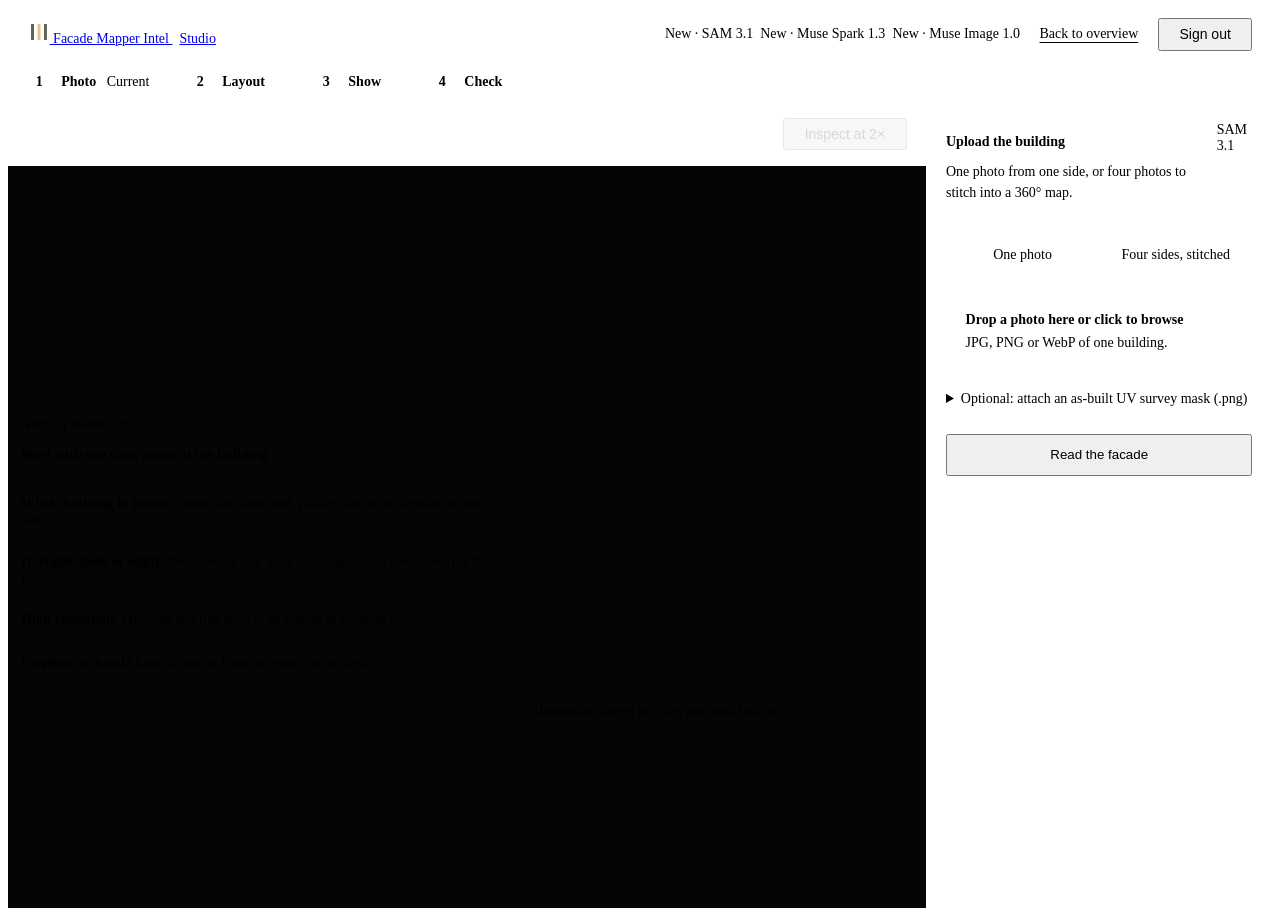
==== commit cf36bf44: "fix(ui): Studio fits the viewport and scales with it; show plan docked and collapsible Co-Authored-B" ====
--- a/app/static/index.html
+++ b/app/static/index.html
@@ -11,10 +11,16 @@
   <link rel="stylesheet" href="/static/theme.css">
   <style>
     /* Local token (not in theme.css): darker backdrop so the building image is the brightest thing on screen. */
-    :root { --surface-stage: oklch(0.12 0.006 70); }
-
-    html, body { height: 100%; }
+    :root {
+      --surface-stage: oklch(0.12 0.006 70);
+      /* Spacing in rem so the whole UI scales with the root font-size (4pt scale at 17px base). */
+      --space-3xs: 0.25rem; --space-2xs: 0.5rem; --space-xs: 0.75rem; --space-sm: 0.94rem;
+      --space-md: 1.4rem; --space-lg: 1.9rem; --space-xl: 2.8rem;
+    }
+    /* Root size follows the smaller of width/height: 14px at 1280x720, ~17px at 1080p, ~23px at 1440p. */
+    html { font-size: clamp(14px, min(1.05vw, 1.6vh), 24px); height: 100%; }
     body {
+      height: 100dvh;
       display: grid;
       grid-template-rows: auto auto minmax(0, 1fr);
       overflow: hidden;
@@ -25,30 +31,34 @@
     /* ---------- top bar ---------- */
     .topbar {
       display: flex; align-items: center; justify-content: space-between; gap: var(--space-md);
-      height: 64px; padding: 0 var(--space-lg);
+      height: 3.75rem; padding: 0 var(--space-md); min-width: 0;
       border-bottom: 1px solid var(--line-subtle);
     }
-    .topbar-right { display: flex; align-items: center; gap: var(--space-md); }
+    .topbar-right { display: flex; align-items: center; gap: var(--space-md); min-width: 0; }
+    @media (max-width: 1180px) { .topbar .overview { display: none; } }
     .models { display: flex; gap: var(--space-2xs); }
     .topbar .overview { color: var(--text-secondary); font-size: var(--text-sm); text-underline-offset: 4px; }
     .topbar .overview:hover { color: var(--text-primary); }
     .topbar form { margin: 0; }
-    .btn--sm { min-height: 40px; padding: 0 var(--space-md); font-size: var(--text-sm); }
+    .btn { min-height: 3rem; }
+    .input { min-height: 3rem; }
+    .btn--sm { min-height: 2.35rem; padding: 0 var(--space-md); font-size: var(--text-sm); }
     .btn:disabled { opacity: 0.45; cursor: not-allowed; }
     .btn--block { width: 100%; white-space: normal; text-align: center; padding-top: var(--space-2xs); padding-bottom: var(--space-2xs); }
 
     /* ---------- 4-step flow ---------- */
     .flow { border-bottom: 1px solid var(--line-subtle); background: var(--surface-raised); }
-    .flow ol { list-style: none; margin: 0; padding: 0 var(--space-lg); display: flex; gap: var(--space-xl); }
+    .flow ol { list-style: none; margin: 0; padding: 0 var(--space-md); display: flex; gap: var(--space-xl); overflow-x: auto; }
+    .flow button { white-space: nowrap; }
     .flow button {
       display: flex; align-items: center; gap: var(--space-xs);
-      min-height: 56px; padding: 0; border: 0; background: none; cursor: pointer;
+      min-height: 3rem; padding: 0; border: 0; background: none; cursor: pointer;
       font-family: var(--font-display); font-stretch: 112%; font-size: var(--text-base); font-weight: 600;
       color: var(--text-tertiary);
     }
     .flow button:disabled { cursor: default; }
     .flow .num {
-      display: inline-grid; place-items: center; width: 28px; height: 28px; border-radius: 50%;
+      display: inline-grid; place-items: center; width: 1.65rem; height: 1.65rem; border-radius: 50%;
       border: 1px solid var(--line-strong); font-size: var(--text-sm); font-variant-numeric: tabular-nums;
     }
     .flow .state { font-family: var(--font-body); font-stretch: 100%; font-weight: 400; font-size: var(--text-sm); }
@@ -60,15 +70,16 @@
     .flow li.current .state { color: var(--accent); }
 
     /* ---------- workspace ---------- */
-    .workspace { display: grid; grid-template-columns: minmax(0, 1fr) 460px; min-height: 0; }
+    .workspace { display: grid; grid-template-columns: minmax(0, 1fr) clamp(22rem, 27vw, 42rem); min-height: 0; overflow: hidden; }
     .stage { display: flex; flex-direction: column; min-width: 0; min-height: 0; border-right: 1px solid var(--line-subtle); }
     .stage-bar {
       display: flex; align-items: center; justify-content: space-between; gap: var(--space-md);
-      padding: var(--space-xs) var(--space-md); border-bottom: 1px solid var(--line-subtle); min-height: 60px;
-    }
-    .view-tabs { display: flex; gap: var(--space-2xs); flex-wrap: wrap; }
+      padding: var(--space-2xs) var(--space-md); border-bottom: 1px solid var(--line-subtle); min-height: 3.5rem; flex: none;
+    }
+    .view-tabs { display: flex; gap: var(--space-3xs); flex-wrap: nowrap; flex: 1 1 0; min-width: 0; overflow-x: auto; scrollbar-width: thin; padding-bottom: 2px; }
+    .stage-bar > .btn { flex: none; }
     .tab-btn {
-      min-height: 40px; padding: 0 var(--space-sm); border: 1px solid transparent; border-radius: var(--radius-control);
+      flex: none; white-space: nowrap; min-height: 2.35rem; padding: 0 var(--space-sm); border: 1px solid transparent; border-radius: var(--radius-control);
       background: none; color: var(--text-secondary); cursor: pointer;
       font: 500 var(--text-sm) var(--font-body);
       transition: background-color var(--dur-fast) var(--ease-out), color var(--dur-fast) var(--ease-out);
@@ -78,7 +89,7 @@
 
     .progress {
       display: grid; grid-template-columns: minmax(0, 1fr) auto; gap: var(--space-2xs) var(--space-lg); align-items: center;
-      padding: var(--space-sm) var(--space-md); border-bottom: 1px solid var(--line-subtle); background: var(--surface-raised);
+      padding: var(--space-xs) var(--space-md); border-bottom: 1px solid var(--line-subtle); background: var(--surface-raised); flex: none;
     }
     .progress .p-name { font-family: var(--font-display); font-stretch: 112%; font-weight: 600; font-size: var(--text-base); display: flex; align-items: center; gap: var(--space-sm); flex-wrap: wrap; }
     .progress .p-what { grid-column: 1; color: var(--text-secondary); font-size: var(--text-sm); }
@@ -89,18 +100,19 @@
     @keyframes sweep { from { transform: translateX(-100%); } to { transform: translateX(360%); } }
 
     .stage-canvas {
-      flex: 1; min-height: 0; overflow: auto; background: var(--surface-stage);
-      display: grid; place-items: center; padding: var(--space-md);
-    }
-    .stage-canvas figure { margin: 0; display: flex; flex-direction: column; align-items: center; gap: var(--space-sm); width: 100%; height: 100%; min-height: 0; }
+      flex: 1 1 0; min-height: 0; min-width: 0; overflow: auto; background: var(--surface-stage);
+      display: grid; place-items: center; justify-items: safe center; align-items: safe center; padding: var(--space-sm);
+    }
+    /* The figure is exactly the stage box; the media scales to the largest size that fits (portrait, landscape or 360 strip). */
+    .stage-canvas figure { margin: 0; display: flex; flex-direction: column; align-items: center; gap: var(--space-xs); width: 100%; height: 100%; min-height: 0; min-width: 0; }
     .media-frame {
-      flex: 1 1 0; min-height: 0; max-width: 100%; object-fit: contain;
-      border: 1px solid var(--line-subtle); border-radius: var(--radius-control); background: var(--surface-base);
-    }
-    .media-frame.zoomed { flex: none; max-width: none; width: 1150px; height: auto; cursor: zoom-out; }
-    .stage-canvas figure:has(.zoomed) { height: auto; }
+      flex: 1 1 0; min-height: 0; width: 100%; max-width: 100%; object-fit: contain; object-position: center;
+      background: var(--surface-stage);
+    }
+    .media-frame.zoomed { flex: none; max-width: none; width: 72rem; height: auto; cursor: zoom-out; }
+    .stage-canvas figure:has(.zoomed) { height: auto; width: auto; }
     .media-frame.pickable { cursor: crosshair; }
-    figcaption.stage-cap { flex: none; max-width: 90ch; text-align: center; color: var(--text-secondary); font-size: var(--text-sm); line-height: 1.5; }
+    figcaption.stage-cap { flex: none; max-width: 90ch; display: -webkit-box; -webkit-line-clamp: 2; -webkit-box-orient: vertical; overflow: hidden; text-align: center; color: var(--text-secondary); font-size: var(--text-sm); line-height: 1.5; }
     .stage-hint { flex: none; max-width: 90ch; text-align: center; font-size: var(--text-sm); color: var(--accent); }
 
     #add-el-box {
@@ -108,30 +120,39 @@
       padding: var(--space-xs); border: 1px solid var(--accent); border-radius: var(--radius-control); background: var(--surface-overlay);
     }
     #add-el-box span { font-size: var(--text-sm); color: var(--text-secondary); white-space: nowrap; }
-    #add-el-box input { min-height: 44px; width: 260px; padding: 0 var(--space-sm); border: 1px solid var(--line-strong); border-radius: var(--radius-control); background: var(--surface-base); color: var(--text-primary); font: inherit; }
-    #add-el-box button { min-height: 44px; padding: 0 var(--space-md); border-radius: var(--radius-control); border: 1px solid var(--line-strong); background: none; color: var(--text-primary); font: 600 var(--text-sm) var(--font-display); cursor: pointer; }
+    #add-el-box input { min-height: 2.5rem; width: 15rem; padding: 0 var(--space-sm); border: 1px solid var(--line-strong); border-radius: var(--radius-control); background: var(--surface-base); color: var(--text-primary); font: inherit; }
+    #add-el-box button { min-height: 2.5rem; padding: 0 var(--space-md); border-radius: var(--radius-control); border: 1px solid var(--line-strong); background: none; color: var(--text-primary); font: 600 var(--text-sm) var(--font-display); cursor: pointer; }
     #add-el-box button[type="submit"] { background: var(--accent); border-color: var(--accent); color: var(--on-accent); }
 
     /* empty state */
-    .empty { display: grid; grid-template-columns: minmax(0, 5fr) minmax(0, 4fr); gap: var(--space-xl); align-items: center; width: min(100%, 1080px); }
+    .empty { display: grid; grid-template-columns: minmax(0, 5fr) minmax(0, 4fr); gap: var(--space-xl); align-items: center; width: min(100%, 68rem); }
     .empty h2 { font-size: var(--text-xl); margin: var(--space-xs) 0 var(--space-md); }
     .empty ul { margin: 0; padding: 0; list-style: none; display: grid; gap: var(--space-sm); color: var(--text-secondary); }
     .empty li { padding-top: var(--space-sm); border-top: 1px solid var(--line-subtle); }
     .empty li b { color: var(--text-primary); font-weight: 600; }
-    .empty figure { position: relative; margin: 0; height: 420px; min-height: 0; width: auto; display: block; }
+    .empty figure { position: relative; margin: 0; height: min(26rem, 55dvh); min-height: 0; width: auto; display: block; }
     .empty canvas { position: absolute; inset: 0; width: 100%; height: 100%; }
     .empty figcaption { position: absolute; bottom: 0; left: 0; font-size: var(--text-xs); color: var(--text-tertiary); text-align: left; }
 
     /* timeline */
-    .timeline { border-top: 1px solid var(--line-subtle); padding: var(--space-sm) var(--space-md); max-height: 230px; overflow: auto; }
-    .timeline-head { display: flex; justify-content: space-between; align-items: center; gap: var(--space-md); margin-bottom: var(--space-2xs); }
-    .timeline-head strong { font-family: var(--font-display); font-stretch: 112%; font-weight: 600; }
-    .step-row { display: grid; grid-template-columns: 110px 190px minmax(0, 1fr); gap: var(--space-sm); padding: var(--space-2xs) 0; border-top: 1px solid var(--line-subtle); font-size: var(--text-sm); align-items: baseline; }
+    /* Docked at the bottom of the stage; collapsed to one line by default so it never pushes the preview off-screen. */
+    .timeline { flex: none; border-top: 1px solid var(--line-subtle); background: var(--surface-raised); display: flex; flex-direction: column; max-height: 42%; min-height: 0; }
+    .timeline-head {
+      display: flex; align-items: center; gap: var(--space-sm); width: 100%; min-height: 2.75rem; padding: 0 var(--space-md);
+      border: 0; background: none; color: var(--text-primary); font: inherit; text-align: left; cursor: pointer;
+    }
+    .timeline-head:hover { background: var(--surface-overlay); }
+    .timeline-head strong { font-family: var(--font-display); font-stretch: 112%; font-weight: 600; font-size: var(--text-sm); white-space: nowrap; overflow: hidden; text-overflow: ellipsis; min-width: 0; }
+    .timeline-head .t-sum { flex: 1; min-width: 0; color: var(--text-secondary); font-size: var(--text-sm); white-space: nowrap; overflow: hidden; text-overflow: ellipsis; }
+    .timeline-head .t-act { color: var(--accent); font-size: var(--text-sm); white-space: nowrap; }
+    #timeline-rows { overflow: auto; min-height: 0; padding: 0 var(--space-md) var(--space-xs); }
+    .timeline:not(.open) #timeline-rows { display: none; }
+    .step-row { display: grid; grid-template-columns: 7rem 11rem minmax(0, 1fr); gap: var(--space-sm); padding: var(--space-2xs) 0; border-top: 1px solid var(--line-subtle); font-size: var(--text-sm); align-items: baseline; }
     .step-row .t { color: var(--text-tertiary); font-variant-numeric: tabular-nums; }
     .step-row .z { color: var(--text-tertiary); }
 
     /* ---------- side panel ---------- */
-    .panel { overflow-y: auto; padding: var(--space-lg); display: grid; grid-template-columns: minmax(0, 1fr); align-content: start; gap: var(--space-lg); background: var(--surface-base); }
+    .panel { overflow-y: auto; min-height: 0; padding: var(--space-md); display: grid; grid-template-columns: minmax(0, 1fr); align-content: start; gap: var(--space-lg); background: var(--surface-base); }
     .panel h2 { font-size: var(--text-lg); }
     .panel h3 { font-size: var(--text-base); font-stretch: 112%; margin-bottom: var(--space-xs); }
     .head { display: flex; justify-content: space-between; align-items: flex-start; gap: var(--space-sm); }
@@ -155,13 +176,13 @@
     .dropzone:hover, .dropzone.dragover, .dropzone:focus-within { border-color: var(--accent); background: var(--surface-raised); }
     .dropzone .d-title { font-weight: 600; color: var(--text-primary); }
     .dropzone .d-hint { font-size: var(--text-sm); color: var(--text-secondary); }
-    .dropzone .d-thumb { width: 100%; max-height: 150px; object-fit: cover; border-radius: var(--radius-control); border: 1px solid var(--line-subtle); }
+    .dropzone .d-thumb { width: 100%; max-height: 9rem; object-fit: cover; border-radius: var(--radius-control); border: 1px solid var(--line-subtle); }
     details.adv summary { cursor: pointer; font-size: var(--text-sm); color: var(--text-secondary); padding: var(--space-2xs) 0; }
     details.adv summary:hover { color: var(--text-primary); }
     details.adv input[type=file] { margin-top: var(--space-2xs); font-size: var(--text-sm); color: var(--text-secondary); max-width: 100%; }
 
     .seg { display: grid; grid-template-columns: 1fr 1fr; gap: 0; border: 1px solid var(--line-strong); border-radius: var(--radius-control); overflow: hidden; }
-    .seg button { min-height: 44px; border: 0; background: none; color: var(--text-secondary); font: 600 var(--text-sm) var(--font-display); cursor: pointer; }
+    .seg button { min-height: 2.6rem; border: 0; background: none; color: var(--text-secondary); font: 600 var(--text-sm) var(--font-display); cursor: pointer; }
     .seg button + button { border-left: 1px solid var(--line-strong); }
     .seg button.active { background: var(--surface-overlay); color: var(--text-primary); }
     .seg button:hover:not(.active) { color: var(--text-primary); }
@@ -174,9 +195,9 @@
     .side-slot.dragover { border-color: var(--accent); }
     .side-head { display: flex; justify-content: space-between; font-size: var(--text-sm); font-weight: 600; }
     .side-head span:last-child { color: var(--text-tertiary); font-weight: 400; }
-    .side-pick { display: grid; place-items: center; min-height: 72px; cursor: pointer; background: var(--surface-raised); border-radius: var(--radius-control); overflow: hidden; text-align: center; padding: var(--space-2xs); }
+    .side-pick { display: grid; place-items: center; min-height: 4.2rem; cursor: pointer; background: var(--surface-raised); border-radius: var(--radius-control); overflow: hidden; text-align: center; padding: var(--space-2xs); }
     .side-pick:focus-within { outline: 2px solid var(--accent); }
-    .side-thumb { width: 100%; height: 72px; object-fit: cover; display: block; }
+    .side-thumb { width: 100%; height: 4.2rem; object-fit: cover; display: block; }
     .side-name { font-size: var(--text-sm); color: var(--text-secondary); max-width: 100%; overflow: hidden; text-overflow: ellipsis; white-space: nowrap; }
     .side-swap { display: flex; justify-content: space-between; gap: var(--space-2xs); }
     .mini-btn { min-height: 32px; padding: 0 var(--space-xs); border: 1px solid var(--line-strong); border-radius: var(--radius-control); background: none; color: var(--text-secondary); font: 500 var(--text-sm) var(--font-body); cursor: pointer; }
@@ -187,14 +208,14 @@
 
     .option-list { display: grid; gap: var(--space-xs); }
     .opt-card {
-      display: grid; grid-template-columns: 76px minmax(0, 1fr); gap: var(--space-sm); align-items: start; text-align: left; width: 100%;
+      display: grid; grid-template-columns: 4.5rem minmax(0, 1fr); gap: var(--space-sm); align-items: start; text-align: left; width: 100%;
       padding: var(--space-xs); border: 1px solid var(--line-subtle); border-radius: var(--radius-control);
       background: var(--surface-raised); color: var(--text-primary); font: inherit; cursor: pointer;
       transition: border-color var(--dur-fast) var(--ease-out), background-color var(--dur-fast) var(--ease-out);
     }
     .opt-card:hover { border-color: var(--line-strong); }
     .opt-card.selected { border-color: var(--accent); background: var(--surface-overlay); }
-    .opt-thumb { width: 76px; height: 96px; object-fit: cover; border-radius: var(--radius-control); background: var(--surface-stage); }
+    .opt-thumb { width: 4.5rem; height: 5.6rem; object-fit: cover; border-radius: var(--radius-control); background: var(--surface-stage); }
     .opt-title-row { display: flex; align-items: center; gap: var(--space-2xs); flex-wrap: wrap; }
     .opt-title { font-family: var(--font-display); font-stretch: 108%; font-weight: 600; }
     .opt-sub { font-size: var(--text-sm); color: var(--text-secondary); line-height: 1.4; margin: 2px 0 var(--space-2xs); }
@@ -202,7 +223,7 @@
     .opt-meta b { color: var(--text-primary); font-weight: 600; font-variant-numeric: tabular-nums; }
     .chip--solid { background: var(--accent); border-color: var(--accent); color: var(--on-accent); }
     .swatches { display: inline-flex; gap: 4px; }
-    .swatch { width: 16px; height: 16px; border-radius: 50%; border: 1px solid var(--line-strong); }
+    .swatch { width: 1rem; height: 1rem; border-radius: 50%; border: 1px solid var(--line-strong); }
 
     .zone-chips { display: flex; flex-wrap: wrap; gap: var(--space-2xs); }
     .zone-chip { display: inline-flex; align-items: center; border: 1px solid var(--line-strong); border-radius: var(--radius-control); font-size: var(--text-sm); }
@@ -214,7 +235,7 @@
 
     .row2 { display: grid; grid-template-columns: 1fr 1fr; gap: var(--space-sm); }
     select.input { padding-right: var(--space-sm); }
-    textarea.input { padding: var(--space-xs) var(--space-sm); min-height: 120px; resize: vertical; line-height: 1.5; }
+    textarea.input { padding: var(--space-xs) var(--space-sm); min-height: 6.5rem; resize: vertical; line-height: 1.5; }
 
     .check { display: grid; gap: var(--space-xs); padding: var(--space-sm); border: 1px solid var(--line-subtle); border-radius: var(--radius-control); font-size: var(--text-sm); }
     .check.fail { border-color: var(--danger); }
@@ -234,7 +255,7 @@
     .tex { display: grid; gap: var(--space-2xs); font-size: var(--text-sm); color: var(--text-secondary); }
     .tex.fallback { color: var(--text-primary); }
     .exports { display: grid; gap: var(--space-2xs); }
-    .exports .btn { justify-content: space-between; min-height: 48px; padding: 0 var(--space-md); font-size: var(--text-sm); }
+    .exports .btn { justify-content: space-between; min-height: 2.8rem; padding: 0 var(--space-md); font-size: var(--text-sm); }
     .exports .btn span:last-child { color: var(--text-tertiary); font-family: var(--font-body); font-weight: 400; }
 
     @media (prefers-reduced-motion: reduce) {
@@ -310,10 +331,12 @@
       </div>
 
       <div id="timeline-panel" class="timeline hidden">
-        <div class="timeline-head">
+        <button type="button" class="timeline-head" id="timeline-toggle" aria-expanded="false" aria-controls="timeline-rows">
           <strong id="plan-title">Show timeline</strong>
+          <span class="t-sum" id="plan-summary"></span>
           <span class="chip" id="tex-badge">Muse Spark 1.3 plan</span>
-        </div>
+          <span class="t-act" id="timeline-act">Show plan ▴</span>
+        </button>
         <div id="timeline-rows"></div>
       </div>
     </section>
@@ -1177,6 +1200,7 @@
       $('timeline-panel').classList.remove('hidden');
       $('plan-title').textContent = `${g.plan.title} · ${g.plan.duration_s} s show plan`;
       $('tex-badge').textContent = `F3: ${g.texture_source}`;
+      $('plan-summary').textContent = `${g.plan.steps.length} steps`;
       const rows = $('timeline-rows');
       rows.innerHTML = '';
       g.plan.steps.forEach((s) => {
@@ -1269,6 +1293,11 @@
       }
     }
 
+    $('timeline-toggle').addEventListener('click', () => {
+      const open = $('timeline-panel').classList.toggle('open');
+      $('timeline-toggle').setAttribute('aria-expanded', open);
+      $('timeline-act').textContent = open ? 'Hide plan ▾' : 'Show plan ▴';
+    });
     $('btn-back-concepts').addEventListener('click', () => { goFlow(3); renderConceptsStep(); });
     goFlow(1);
   </script>
